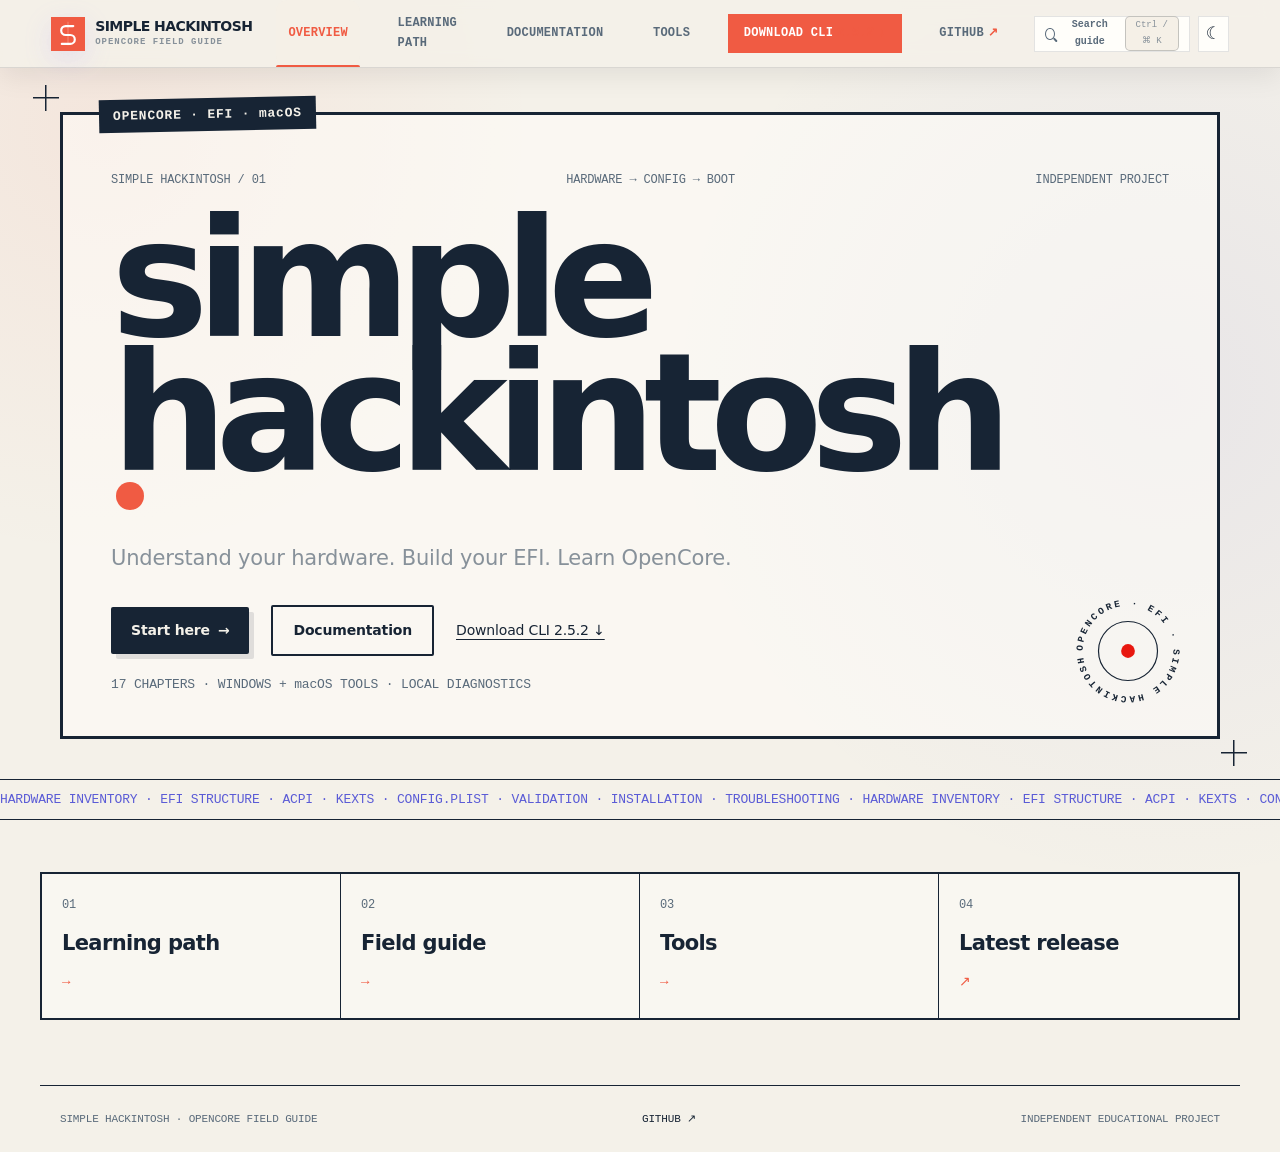
==== site/index.html @ 99a2e86b "Restore homepage navigation and progress hooks" ====
<!doctype html>
<html lang="en">
<head>
  <meta charset="utf-8">
  <meta name="viewport" content="width=device-width, initial-scale=1">
  <meta name="theme-color" content="#f4f1e9">
  <meta name="description" content="A hardware-first OpenCore learning studio with practical diagnostics, clear documentation, and a cross-platform CLI.">
  <meta property="og:type" content="website">
  <meta property="og:title" content="Simple Hackintosh — Hardware & OpenCore Studio">
  <meta property="og:description" content="Know your machine. Understand every check. Keep control of your tools.">
  <meta property="og:image" content="https://zevri1.github.io/Simple-Hackintosh/social-preview.jpg">
  <meta property="og:url" content="https://zevri1.github.io/Simple-Hackintosh/">
  <meta name="twitter:card" content="summary_large_image">
  <link rel="canonical" href="https://zevri1.github.io/Simple-Hackintosh/">
  <link rel="icon" href="favicon.svg" type="image/svg+xml">
  <script>
    try {
      const saved = localStorage.getItem("simple-hackintosh-theme");
      const light = window.matchMedia && window.matchMedia("(prefers-color-scheme: light)").matches;
      document.documentElement.dataset.theme = saved === "light" || saved === "dark" ? saved : (light ? "light" : "dark");
    } catch (error) {}
  </script>
  <link rel="stylesheet" href="styles.css?v=studio-20261110"><link rel="stylesheet" href="studio.css?v=2">
  <script defer src="app.js"></script><script defer src="release.js?v=1"></script>
  <title>Simple Hackintosh — Hardware & OpenCore Studio</title>
</head>
<body>
  <a id="legacy-release-fallback" hidden href="https://github.com/Zevri1/Simple-Hackintosh/releases/download/v2.5.2/Simple-Hackintosh-CLI-v2.5.2.zip">Fallback CLI v2.5.2</a>
  <a class="skip-link" href="#main-content">Skip to content</a>
  <div class="reading-progress" id="reading-progress" aria-hidden="true"><span></span></div>

  <header class="topbar">
    <a class="brand" href="#home" aria-label="Simple Hackintosh home">
      <span class="brand-symbol" aria-hidden="true">
        <svg viewBox="0 0 42 42" fill="none"><path d="M29.5 9H17.2a7.2 7.2 0 0 0 0 14.4h7.6a7.2 7.2 0 0 1 0 14.4H11" stroke="currentColor" stroke-width="3.5" stroke-linecap="round"/><path d="M21 2v38" stroke="currentColor" stroke-width="1.3" opacity=".35"/></svg>
      </span>
      <span class="brand-copy"><b>SIMPLE HACKINTOSH</b><small>OPENCORE FIELD GUIDE</small></span>
    </a>

    <nav class="top-nav" id="top-nav" aria-label="Main navigation">
      <a class="top-link active" href="#home" data-home-link>Overview</a>
      <a class="top-link" href="#chapters" data-learning-link>Learning path</a>
      <a class="top-link" href="#guide" data-guide-link>Documentation</a>
      <a class="top-link" href="tools.html">Tools</a>
      <a class="top-link top-download" href="https://github.com/Zevri1/Simple-Hackintosh/releases/latest" data-release-download data-fallback-download="https://github.com/Zevri1/Simple-Hackintosh/releases/download/v2.5.2/Simple-Hackintosh-CLI-v2.5.2.zip">Download CLI <span data-release-version>latest</span> <span>↓</span></a>
      <a class="top-link" href="https://github.com/Zevri1/Simple-Hackintosh" target="_blank" rel="noopener noreferrer">GitHub <span>↗</span></a>
    </nav>

    <div class="top-actions">
      <button class="search-trigger" id="search-open" type="button" aria-haspopup="dialog" aria-controls="search-dialog">
        <span class="search-glass" aria-hidden="true"></span><span class="search-label">Search guide</span><kbd>Ctrl / ⌘ K</kbd>
      </button>
      <button class="icon-button" id="theme-toggle" type="button" aria-label="Switch theme" title="Switch theme">◐</button>
      <button class="mobile-menu-button" id="mobile-menu" type="button" aria-label="Open navigation" aria-controls="top-nav" aria-expanded="false">☰</button>
    </div>
  </header>

  <main id="main-content">
    <section class="home-view" id="home-view">
      <div class="sh-wide">
        <section class="sh-poster" aria-labelledby="sh-title">
          <span class="sh-stamp">OPENCORE · EFI · macOS</span>
          <p class="sh-poster-meta"><span>SIMPLE HACKINTOSH / 01</span><span>HARDWARE → CONFIG → BOOT</span><span>INDEPENDENT PROJECT</span></p>
          <h1 class="sh-title" id="sh-title">simple hackintosh<span class="sh-dot" aria-hidden="true"></span></h1>
          <p class="sh-lead">Understand your hardware. Build your EFI. Learn OpenCore.</p>
          <p class="sh-links">
            <a class="sh-btn" href="#chapter/00-read-first">Start here <span>→</span></a>
            <a class="sh-btn sh-ghost" href="#guide">Documentation</a>
            <a class="sh-text-link" href="https://github.com/Zevri1/Simple-Hackintosh/releases/latest" data-release-download>Download CLI <span data-release-version>latest</span> ↓</a>
          </p>
          <p class="sh-meta">17 CHAPTERS · WINDOWS + macOS TOOLS · LOCAL DIAGNOSTICS</p>
          <svg class="sh-seal" viewBox="0 0 120 120" aria-hidden="true"><defs><path id="sh-ring" d="M60 60 m-46 0 a46 46 0 1 1 92 0 a46 46 0 1 1 -92 0"/></defs><text font-family="monospace" font-weight="700" font-size="9.6" letter-spacing="2.6" fill="currentColor"><textPath href="#sh-ring">OPENCORE · EFI · SIMPLE HACKINTOSH · </textPath></text><circle cx="60" cy="60" r="30" fill="none" stroke="currentColor" stroke-width="1.2"/><circle cx="60" cy="60" r="7" fill="#e8170f"/></svg>
        </section>
      </div>
      <div class="sh-ticker" aria-hidden="true"><span>HARDWARE INVENTORY · EFI STRUCTURE · ACPI · KEXTS · CONFIG.PLIST · VALIDATION · INSTALLATION · TROUBLESHOOTING · HARDWARE INVENTORY · EFI STRUCTURE · ACPI · KEXTS · CONFIG.PLIST · VALIDATION · INSTALLATION · TROUBLESHOOTING ·</span></div>
      <div id="chapter-grid" hidden></div><div id="chapter-filters" hidden></div><span id="completed-count" hidden>00</span>
      <div class="sh-wide sh-home-links" id="chapters">
        <a href="#chapters"><span>01</span><strong>Learning path</strong><b>→</b></a>
        <a href="#guide"><span>02</span><strong>Field guide</strong><b>→</b></a>
        <a href="tools.html"><span>03</span><strong>Tools</strong><b>→</b></a>
        <a href="https://github.com/Zevri1/Simple-Hackintosh/releases/latest"><span>04</span><strong>Latest release</strong><b>↗</b></a>
      </div>
      <footer class="sh-footer"><span>SIMPLE HACKINTOSH · OPENCORE FIELD GUIDE</span><a href="https://github.com/Zevri1/Simple-Hackintosh">GITHUB ↗</a><span>INDEPENDENT EDUCATIONAL PROJECT</span></footer>
    </section>

    <section class="docs-view" id="docs-view" hidden>
      <div class="docs-toolbar">
        <a href="#home" class="back-home">← <span>Back to overview</span></a>
        <div class="docs-toolbar-right"><span class="docs-label">FIELD GUIDE / DOCUMENTATION</span><button class="sidebar-toggle" id="sidebar-toggle" type="button" aria-controls="docs-sidebar" aria-expanded="false">☷ Chapters</button></div>
      </div>
      <div class="docs-layout">
        <aside class="docs-sidebar" id="docs-sidebar">
          <div class="docs-sidebar-top"><span class="section-kicker">CONTENTS</span><span class="docs-count">17 CHAPTERS</span></div>
          <label class="docs-search"><span>⌕</span><input id="docs-search" type="search" placeholder="Find a chapter…" autocomplete="off"></label>
          <nav id="chapter-nav" class="chapter-nav" aria-label="Chapter list"></nav>
          <div class="sidebar-progress"><div class="progress-caption"><span>YOUR PROGRESS</span><b id="progress-label">0 / 17</b></div><div class="progress-track"><span id="chapter-progress"></span></div></div>
        </aside>
        <div class="docs-main">
          <div class="doc-breadcrumb"><a href="#home">Home</a><span>/</span><span>Documentation</span><span>/</span><b id="breadcrumb-title">Read this first</b></div>
          <div class="article-layout">
            <article class="doc-article" id="doc-article">
              <div class="loading-state"><span class="loading-dot"></span><p>Loading chapter…</p></div>
            </article>
            <aside class="doc-toc" id="doc-toc"><span class="toc-label">ON THIS PAGE</span><nav id="toc-links"></nav><div class="toc-help"><b>Need help?</b><p>Prepare a redacted report with the exact hardware and failure stage.</p><a href="https://github.com/Zevri1/Simple-Hackintosh/blob/main/templates/problem-report.md" target="_blank" rel="noopener noreferrer">Problem report ↗</a></div></aside>
          </div>
          <div class="chapter-pagination" id="chapter-pagination"></div>
        </div>
      </div>
      <footer class="docs-footer"><span> SIMPLE HACKINTOSH / OPENCORE FIELD GUIDE</span><a href="https://github.com/Zevri1/Simple-Hackintosh" target="_blank" rel="noopener noreferrer">View source on GitHub ↗</a></footer>
    </section>
  </main>

  <dialog class="search-dialog" id="search-dialog" aria-labelledby="search-title">
    <div class="search-dialog-head"><div><span class="section-kicker">QUICK FIND</span><h2 id="search-title">Search the field guide.</h2></div><button type="button" id="search-close" class="dialog-close" aria-label="Close search">×</button></div>
    <label class="search-dialog-input"><span>⌕</span><input id="global-search" type="search" placeholder="Try ACPI, config.plist, Wi-Fi…" autocomplete="off"></label>
    <div class="search-dialog-hint"><span>SEARCH ALL 17 CHAPTERS</span><kbd>ESC</kbd></div>
    <div class="global-results" id="global-results" aria-live="polite"><p>Type to search chapter titles and content.</p></div>
  </dialog>

  <div class="sr-only" id="site-announcer" aria-live="polite" aria-atomic="true"></div>
  <noscript><div class="noscript-note">This guide uses JavaScript to load chapters. Enable JavaScript, or <a href="https://github.com/Zevri1/Simple-Hackintosh/tree/main/docs">read the Markdown chapters on GitHub</a>.</div></noscript>
</body>
</html>
---- site/styles.css ----
:root {
  color-scheme: dark;
  --bg: #0b1117;
  --bg-2: #101922;
  --panel: #141f29;
  --panel-2: #1a2934;
  --panel-3: #20313d;
  --line: rgba(191, 209, 218, .12);
  --line-strong: rgba(191, 209, 218, .22);
  --text: #eff5f4;
  --muted: #99a9ad;
  --soft: #687d84;
  --accent: #c6f36c;
  --accent-2: #78dbc1;
  --warm: #f0a66b;
  --danger: #f18c83;
  --accent-ink: #142016;
  --topbar: 76px;
  --sidebar: 258px;
  --radius: 18px;
  --shadow: 0 24px 80px rgba(0,0,0,.28);
}
:root[data-theme="light"] {
  color-scheme: light;
  --bg: #f4f6f2;
  --bg-2: #eaf0eb;
  --panel: #fff;
  --panel-2: #f1f5f0;
  --panel-3: #e6eee8;
  --line: rgba(33, 54, 46, .12);
  --line-strong: rgba(33, 54, 46, .22);
  --text: #17251f;
  --muted: #5f7168;
  --soft: #82928a;
  --accent: #578d27;
  --accent-2: #267e69;
  --warm: #b66c35;
  --danger: #b7423a;
  --accent-ink: #f4faef;
  --shadow: 0 24px 80px rgba(34,54,43,.10);
}
* { box-sizing: border-box; }
html { scroll-behavior: smooth; scroll-padding-top: 100px; }
body {
  margin: 0;
  min-width: 320px;
  background:
    radial-gradient(ellipse at 78% -20%, rgba(120,219,193,.055), transparent 34rem),
    var(--bg);
  color: var(--text);
  font: 15px/1.65 Inter, ui-sans-serif, system-ui, -apple-system, BlinkMacSystemFont, "Segoe UI", sans-serif;
}
body, button, input { font-family: Inter, ui-sans-serif, system-ui, -apple-system, BlinkMacSystemFont, "Segoe UI", sans-serif; }
a { color: inherit; text-decoration: none; }
button, input { color: inherit; font: inherit; }
button { cursor: pointer; }
::selection { color: var(--accent-ink); background: var(--accent); }
:focus-visible { outline: 2px solid var(--accent); outline-offset: 3px; }
[hidden] { display: none !important; }
.skip-link {
  position: fixed; z-index: 1000; top: 10px; left: 14px;
  padding: 10px 15px; border-radius: 9px; background: var(--accent);
  color: var(--accent-ink); font-size: 12px; font-weight: 800;
  transform: translateY(-150%);
}
.skip-link:focus { transform: translateY(0); }
.sr-only {
  position: absolute !important; width: 1px !important; height: 1px !important;
  padding: 0 !important; margin: -1px !important; overflow: hidden !important;
  clip: rect(0,0,0,0) !important; white-space: nowrap !important; border: 0 !important;
}
.reading-progress { position: fixed; z-index: 1001; inset: 0 0 auto; height: 3px; pointer-events: none; }
.reading-progress span {
  display: block; height: 100%; width: 100%; background: var(--accent);
  transform: scaleX(0); transform-origin: left center; box-shadow: 0 0 16px rgba(198,243,108,.4);
}
.topbar {
  height: var(--topbar); position: sticky; top: 0; z-index: 100;
  display: flex; align-items: center; justify-content: space-between;
  padding: 0 clamp(20px, 4vw, 64px);
  background: color-mix(in srgb, var(--bg) 88%, transparent);
  border-bottom: 1px solid var(--line); backdrop-filter: blur(18px);
}
.brand { display: inline-flex; align-items: center; gap: 11px; flex: 0 0 auto; }
.brand-symbol {
  display: grid; place-items: center; width: 39px; height: 39px;
  border: 1px solid color-mix(in srgb, var(--accent) 50%, transparent);
  border-radius: 12px; color: var(--accent);
  background: linear-gradient(145deg, color-mix(in srgb, var(--accent) 12%, transparent), transparent);
}
.brand-symbol svg { display: block; width: 27px; height: 27px; }
.brand-copy { display: flex; flex-direction: column; gap: 3px; line-height: 1.1; }
.brand-copy b { font-size: 10px; font-weight: 850; letter-spacing: .16em; }
.brand-copy small { color: var(--soft); font-size: 8px; font-weight: 700; letter-spacing: .22em; }
.top-nav { display: flex; align-items: center; gap: clamp(18px, 3vw, 38px); height: 100%; }
.top-link {
  position: relative; display: inline-flex; align-items: center; height: 100%;
  color: var(--muted); font-size: 12px; font-weight: 650; transition: color .18s ease;
}
.top-link:hover, .top-link.active { color: var(--text); }
.top-link.active::after {
  content: ""; position: absolute; height: 2px; bottom: 0; left: 0; right: 0; background: var(--accent);
}
.top-link span { color: var(--accent); padding-left: 4px; }
.top-actions { display: flex; align-items: center; gap: 9px; }
.search-trigger {
  height: 38px; display: inline-flex; align-items: center; gap: 9px;
  padding: 0 10px; border: 1px solid var(--line-strong); border-radius: 10px;
  background: var(--panel); color: var(--muted); font-size: 10px; font-weight: 650;
}
.search-trigger:hover, .icon-button:hover { color: var(--accent); border-color: var(--accent); }
.search-glass {
  width: 12px; height: 12px; position: relative; display: inline-block;
  border: 1.6px solid currentColor; border-radius: 50%;
}
.search-glass::after {
  content: ""; position: absolute; width: 5px; height: 1.5px; right: -4px; bottom: -2px;
  background: currentColor; transform: rotate(48deg); border-radius: 2px;
}
kbd {
  border: 1px solid var(--line-strong); border-radius: 5px; padding: 1px 5px;
  color: var(--soft); background: var(--panel-2); font: 9px/1.7 ui-monospace, SFMono-Regular, Menlo, monospace;
}
.icon-button, .mobile-menu-button {
  width: 38px; height: 38px; display: grid; place-items: center;
  border: 1px solid var(--line-strong); border-radius: 10px;
  background: transparent; color: var(--muted); font-size: 17px;
}
.mobile-menu-button { display: none; }

main { min-height: calc(100vh - var(--topbar)); }
.home-view { overflow: hidden; }
.hero-wrap {
  max-width: 1440px; min-height: 580px; margin: 0 auto;
  padding: 88px clamp(24px, 7.2vw, 112px) 74px;
  display: grid; grid-template-columns: minmax(0, 1.04fr) minmax(400px, .96fr);
  align-items: center; gap: clamp(34px, 6vw, 94px); position: relative; isolation: isolate;
}
.hero-gridline {
  position: absolute; z-index: -1; inset: 0 0 0 46%;
  opacity: .26; pointer-events: none;
  background-image: linear-gradient(var(--line) 1px, transparent 1px), linear-gradient(90deg, var(--line) 1px, transparent 1px);
  background-size: 46px 46px;
  mask-image: linear-gradient(90deg, transparent, #000 24%, #000 80%, transparent);
}
.hero-copy { max-width: 610px; position: relative; z-index: 2; }
.eyebrow, .section-kicker {
  display: inline-flex; align-items: center; gap: 9px;
  color: var(--accent); font-size: 9px; font-weight: 850; letter-spacing: .18em;
}
.eyebrow-pulse { width: 7px; height: 7px; border-radius: 50%; background: var(--accent); box-shadow: 0 0 13px color-mix(in srgb, var(--accent) 70%, transparent); }
.eyebrow-year { color: var(--soft); font-weight: 650; }
.hero-copy h1 {
  margin: 25px 0 19px; font-size: clamp(57px, 7.3vw, 98px); line-height: .99;
  letter-spacing: -.075em; font-weight: 780;
}
.hero-copy h1 em, .section-heading h2 em, .principle-lead h2 em, .closing-cta h2 em {
  color: var(--accent); font-family: Georgia, "Times New Roman", serif; font-weight: 500; letter-spacing: -.065em;
}
.hero-lede { max-width: 550px; color: var(--muted); font-size: 15px; line-height: 1.9; }
.hero-actions { display: flex; flex-wrap: wrap; gap: 11px; margin-top: 29px; }
.button {
  min-height: 46px; display: inline-flex; align-items: center; justify-content: center; gap: 16px;
  padding: 0 17px; border: 1px solid transparent; border-radius: 10px;
  font-size: 11px; font-weight: 800; transition: transform .2s ease, border-color .2s ease, background .2s ease;
}
.button:hover { transform: translateY(-2px); }
.button-primary { color: var(--accent-ink); background: var(--accent); box-shadow: 0 8px 28px color-mix(in srgb, var(--accent) 17%, transparent); }
.button-primary:hover { background: color-mix(in srgb, var(--accent) 85%, white); }
.button-primary span { font-size: 16px; line-height: 1; }
.button-secondary { border-color: var(--line-strong); background: var(--panel); color: var(--text); }
.button-secondary:hover { border-color: var(--accent); }
.hero-footnote { display: flex; gap: 9px; align-items: center; margin-top: 25px; color: var(--soft); font-size: 10px; }
.footnote-mark { width: 17px; height: 17px; display: grid; place-items: center; border: 1px solid var(--line-strong); border-radius: 50%; color: var(--warm); font-size: 10px; font-weight: 800; }

.hero-visual {
  position: relative; min-height: 410px; border: 1px solid var(--line-strong);
  border-radius: 22px; overflow: hidden; background:
    radial-gradient(circle at 50% 46%, color-mix(in srgb, var(--accent-2) 14%, transparent), transparent 44%),
    linear-gradient(145deg, var(--panel), color-mix(in srgb, var(--panel) 74%, var(--bg)));
  box-shadow: var(--shadow);
}
.hero-visual::before {
  content: ""; position: absolute; inset: 0; pointer-events: none; opacity: .4;
  background-image: linear-gradient(var(--line) 1px, transparent 1px), linear-gradient(90deg, var(--line) 1px, transparent 1px);
  background-size: 28px 28px;
}
.visual-topline, .visual-bottom {
  position: absolute; left: 22px; right: 22px; z-index: 3;
  display: flex; justify-content: space-between; color: var(--soft);
  font: 750 8px/1.4 ui-monospace, SFMono-Regular, Menlo, monospace; letter-spacing: .13em;
}
.visual-topline { top: 21px; }
.visual-bottom { bottom: 19px; padding-top: 14px; border-top: 1px solid var(--line); }
.live-indicator { display: inline-flex; gap: 7px; align-items: center; color: var(--accent-2); }
.live-indicator i { width: 6px; height: 6px; border-radius: 50%; background: var(--accent-2); box-shadow: 0 0 9px var(--accent-2); }
.visual-center { position: absolute; inset: 45px 0 38px; display: grid; place-items: center; }
.visual-orbit { position: absolute; border: 1px solid var(--line-strong); border-radius: 50%; }
.orbit-a { width: 245px; height: 245px; border-style: dashed; animation: rotate 50s linear infinite; }
.orbit-b { width: 325px; height: 325px; border-color: color-mix(in srgb, var(--accent-2) 20%, transparent); }
.orbit-c { width: 180px; height: 180px; border-color: color-mix(in srgb, var(--accent) 25%, transparent); }
.visual-core {
  width: 120px; height: 120px; display: grid; place-items: center; z-index: 1;
  border: 1px solid color-mix(in srgb, var(--accent) 55%, transparent); border-radius: 30px;
  background: linear-gradient(145deg, color-mix(in srgb, var(--accent) 17%, var(--panel)), var(--panel));
  transform: rotate(45deg); box-shadow: 0 0 65px color-mix(in srgb, var(--accent-2) 12%, transparent), inset 0 0 25px rgba(255,255,255,.025);
}
.core-inner { transform: rotate(-45deg); display: flex; flex-direction: column; align-items: center; }
.core-inner span { color: var(--accent); font-size: 37px; font-weight: 850; letter-spacing: -.1em; }
.core-inner small { color: var(--soft); font: 750 7px/1.3 ui-monospace, monospace; letter-spacing: .19em; }
.visual-lines { position: absolute; inset: 0; width: 100%; height: 100%; color: var(--accent-2); }
.visual-node {
  position: absolute; z-index: 2; min-width: 106px; padding: 9px 11px;
  display: flex; align-items: center; gap: 8px; border: 1px solid var(--line-strong);
  border-radius: 8px; background: color-mix(in srgb, var(--panel) 92%, transparent);
  box-shadow: 0 9px 24px rgba(0,0,0,.12);
}
.visual-node b { color: var(--accent); font: 800 9px/1 ui-monospace, monospace; }
.visual-node span { color: var(--muted); font: 800 7px/1.3 ui-monospace, monospace; letter-spacing: .07em; }
.node-a { top: 15%; left: 8%; }
.node-b { top: 15%; right: 7%; }
.node-c { bottom: 13%; left: 8%; }
.node-d { bottom: 13%; right: 7%; }
.visual-index { position: absolute; bottom: 60px; right: 24px; color: var(--soft); font: 800 9px/1 ui-monospace, monospace; }
.visual-index span { color: var(--accent); }

.proof-strip {
  max-width: 1240px; margin: 0 auto; padding: 25px 28px;
  border: 1px solid var(--line); border-radius: 15px; background: var(--panel);
  display: grid; grid-template-columns: 1.7fr repeat(4, 1fr); align-items: center; gap: 18px;
}
.proof-intro { display: flex; flex-direction: column; gap: 5px; }
.proof-intro span { color: var(--soft); font-size: 8px; font-weight: 850; letter-spacing: .16em; }
.proof-intro b { font-size: 13px; letter-spacing: -.02em; }
.proof-metric { padding-left: 20px; border-left: 1px solid var(--line); display: flex; flex-direction: column; gap: 1px; }
.proof-metric strong { font-size: 24px; line-height: 1.1; font-weight: 800; letter-spacing: -.06em; }
.proof-metric span { color: var(--soft); font-size: 8px; font-weight: 800; letter-spacing: .11em; }
.proof-open strong { color: var(--accent); font-size: 16px; letter-spacing: .02em; }

.section { max-width: 1240px; margin: 0 auto; padding: 112px 0 30px; }
.section-heading { display: flex; align-items: end; justify-content: space-between; gap: 36px; margin-bottom: 38px; }
.section-kicker { color: var(--accent-2); font-size: 8px; }
.section-heading h2, .principle-lead h2, .closing-cta h2 {
  margin: 13px 0 0; font-size: clamp(34px, 4vw, 49px); line-height: 1.1;
  letter-spacing: -.065em; font-weight: 760;
}
.section-heading > p { max-width: 340px; margin: 0 0 4px; color: var(--muted); font-size: 12px; line-height: 1.85; }
.pathway { display: grid; grid-template-columns: 1fr 24px 1fr 24px 1fr 24px 1fr; align-items: stretch; gap: 9px; }
.path-step {
  min-height: 258px; padding: 20px 19px; position: relative; overflow: hidden;
  border: 1px solid var(--line); border-radius: 14px; background: var(--panel);
  transition: transform .2s ease, border-color .2s ease, background .2s ease;
}
.path-step:hover { transform: translateY(-4px); border-color: color-mix(in srgb, var(--accent) 42%, var(--line)); background: var(--panel-2); }
.path-head { display: flex; justify-content: space-between; color: var(--soft); font: 800 8px/1.4 ui-monospace, monospace; letter-spacing: .1em; }
.path-no { color: var(--accent); }
.path-icon { width: 44px; height: 44px; display: grid; place-items: center; margin: 23px 0 14px; border: 1px solid var(--line-strong); border-radius: 12px; color: var(--accent); background: var(--panel-2); font-size: 22px; }
.icon-config { font: 700 16px/1 ui-monospace, monospace; }
.path-step h3 { margin: 0 0 6px; font-size: 17px; letter-spacing: -.035em; }
.path-step p { min-height: 58px; margin: 0; color: var(--muted); font-size: 10px; line-height: 1.75; }
.path-step a { display: inline-flex; gap: 8px; align-items: center; margin-top: 15px; color: var(--accent); font-size: 9px; font-weight: 800; }
.path-step a b { font-size: 14px; }
.path-connector { align-self: center; height: 1px; background: linear-gradient(90deg, var(--line-strong), var(--accent), var(--line-strong)); position: relative; }
.path-connector::after { content: "›"; position: absolute; right: -2px; top: -11px; color: var(--accent); font-size: 15px; }

.library-section { padding-top: 124px; }
.library-heading { margin-bottom: 24px; }
.inline-link { display: inline-flex; gap: 10px; align-items: center; color: var(--accent); font-size: 10px; font-weight: 800; }
.inline-link span { font-size: 16px; }
.library-toolbar { display: flex; justify-content: space-between; align-items: center; gap: 24px; padding: 16px 0; border-top: 1px solid var(--line); border-bottom: 1px solid var(--line); }
.library-toolbar p { margin: 0; color: var(--muted); font-size: 10px; }
.filter-pills { display: flex; flex-wrap: wrap; gap: 5px; }
.filter-pill {
  min-height: 31px; padding: 0 11px; border: 1px solid transparent; border-radius: 7px;
  background: transparent; color: var(--muted); font-size: 9px; font-weight: 750;
}
.filter-pill:hover { color: var(--text); background: var(--panel-2); }
.filter-pill.active { color: var(--accent); border-color: color-mix(in srgb, var(--accent) 25%, transparent); background: var(--accent-dark, color-mix(in srgb, var(--accent) 10%, var(--panel))); }
.chapter-grid { display: grid; grid-template-columns: repeat(3, 1fr); gap: 11px; padding-top: 18px; }
.chapter-card {
  min-height: 154px; padding: 17px 18px; display: flex; flex-direction: column;
  border: 1px solid var(--line); border-radius: 12px; background: var(--panel);
  transition: transform .2s ease, border-color .2s ease, background .2s ease;
}
.chapter-card:hover { transform: translateY(-3px); border-color: color-mix(in srgb, var(--accent) 45%, var(--line)); background: var(--panel-2); }
.chapter-card-top { display: flex; align-items: center; justify-content: space-between; gap: 10px; }
.chapter-card-number { color: var(--accent); font: 800 10px/1 ui-monospace, monospace; }
.chapter-card-group { color: var(--soft); font: 750 7px/1 ui-monospace, monospace; letter-spacing: .11em; text-align: right; }
.chapter-card h3 { margin: 16px 0 6px; font-size: 14px; font-weight: 760; letter-spacing: -.02em; }
.chapter-card p { margin: 0; color: var(--muted); font-size: 9px; line-height: 1.65; }
.chapter-card-bottom { display: flex; align-items: center; justify-content: space-between; margin-top: auto; padding-top: 14px; color: var(--soft); font-size: 8px; }
.chapter-card-bottom b { color: var(--accent); font-size: 13px; }
.chapter-card.is-complete { border-color: color-mix(in srgb, var(--accent) 32%, var(--line)); }
.chapter-card.is-complete .chapter-card-number::after { content: " ✓"; color: var(--accent-2); }
.library-footer { display: flex; align-items: center; justify-content: space-between; gap: 20px; margin-top: 18px; color: var(--soft); font-size: 8px; font-weight: 750; letter-spacing: .08em; }
.library-footer > span:first-child { display: inline-flex; align-items: center; gap: 8px; }
.status-dot { width: 6px; height: 6px; border-radius: 50%; background: var(--accent-2); box-shadow: 0 0 9px var(--accent-2); }

.principles-section { display: grid; grid-template-columns: .78fr 1.22fr; gap: clamp(50px, 9vw, 130px); padding-top: 140px; padding-bottom: 120px; }
.principle-lead h2 { font-size: clamp(36px, 4.4vw, 52px); }
.principle-lead p { max-width: 275px; margin-top: 17px; color: var(--muted); font-size: 11px; line-height: 1.8; }
.principle-list { border-top: 1px solid var(--line-strong); }
.principle { display: grid; grid-template-columns: 42px 1fr 20px; gap: 14px; align-items: start; padding: 23px 0; border-bottom: 1px solid var(--line); }
.principle > span { color: var(--accent); font: 800 10px/1.8 ui-monospace, monospace; }
.principle h3 { margin: 0 0 5px; font-size: 15px; letter-spacing: -.025em; }
.principle p { max-width: 550px; margin: 0; color: var(--muted); font-size: 10px; line-height: 1.8; }
.principle > b { color: var(--soft); font-size: 13px; }

.closing-cta {
  max-width: 1240px; min-height: 250px; margin: 0 auto 100px; padding: 40px 50px;
  display: flex; align-items: center; justify-content: space-between; gap: 34px;
  position: relative; overflow: hidden; border: 1px solid color-mix(in srgb, var(--accent) 25%, var(--line));
  border-radius: 19px; background:
    radial-gradient(ellipse at 82% 50%, color-mix(in srgb, var(--accent-2) 13%, transparent), transparent 26rem),
    var(--panel);
}
.closing-cta > div:first-child { position: relative; z-index: 2; }
.closing-cta h2 { margin-top: 10px; font-size: 39px; }
.closing-cta p { max-width: 420px; margin: 11px 0 0; color: var(--muted); font-size: 10px; line-height: 1.8; }
.closing-cta .button { position: relative; z-index: 2; flex: 0 0 auto; }
.cta-decoration { position: absolute; right: 21%; top: -55px; color: color-mix(in srgb, var(--accent) 7%, transparent); font-size: 260px; font-weight: 900; letter-spacing: -.15em; line-height: 1; pointer-events: none; }
.site-footer { max-width: 1240px; margin: 0 auto; padding: 26px 0 40px; border-top: 1px solid var(--line); display: flex; justify-content: space-between; gap: 30px; align-items: center; }
.footer-brand .brand-symbol { width: 33px; height: 33px; }
.footer-brand .brand-symbol svg { width: 22px; height: 22px; }
.footer-brand .brand-copy b { font-size: 9px; }
.footer-brand .brand-copy small { font-size: 7px; }
.footer-right { text-align: right; }
.footer-links { display: flex; gap: 20px; justify-content: flex-end; }
.footer-links a { color: var(--muted); font-size: 9px; font-weight: 700; }
.footer-links a:hover { color: var(--accent); }
.footer-right p { max-width: 560px; margin: 9px 0 0 auto; color: var(--soft); font-size: 8px; line-height: 1.6; }

/* Documentation reader */
.docs-view { min-height: calc(100vh - var(--topbar)); }
.docs-toolbar {
  min-height: 57px; padding: 0 clamp(20px, 4vw, 64px); display: flex; justify-content: space-between; align-items: center;
  border-bottom: 1px solid var(--line); background: var(--bg-2);
}
.back-home { color: var(--muted); font-size: 10px; font-weight: 700; }
.back-home:hover { color: var(--accent); }
.docs-toolbar-right { display: flex; gap: 16px; align-items: center; }
.docs-label { color: var(--soft); font: 750 8px/1 ui-monospace, monospace; letter-spacing: .14em; }
.sidebar-toggle { display: none; border: 1px solid var(--line-strong); border-radius: 8px; padding: 7px 10px; background: var(--panel); color: var(--muted); font-size: 10px; font-weight: 700; }
.docs-layout { display: grid; grid-template-columns: var(--sidebar) minmax(0, 1fr); max-width: 1600px; margin: 0 auto; }
.docs-sidebar {
  height: calc(100vh - var(--topbar) - 57px); min-height: 560px; position: sticky; top: calc(var(--topbar) + 57px);
  padding: 26px 17px 18px 23px; overflow-y: auto; display: flex; flex-direction: column;
  border-right: 1px solid var(--line); background: var(--bg);
}
.docs-sidebar-top { display: flex; justify-content: space-between; align-items: center; margin-bottom: 16px; }
.docs-count { color: var(--soft); font: 750 7px/1 ui-monospace, monospace; letter-spacing: .08em; }
.docs-search { height: 38px; display: flex; align-items: center; gap: 8px; padding: 0 10px; border: 1px solid var(--line); border-radius: 8px; background: var(--panel); color: var(--soft); }
.docs-search > span { font-size: 18px; line-height: 1; }
.docs-search input { min-width: 0; width: 100%; border: 0; outline: 0; background: transparent; color: var(--text); font-size: 10px; }
.docs-search input::placeholder { color: var(--soft); }
.chapter-nav { padding: 19px 0 24px; }
.nav-group { margin-bottom: 19px; }
.nav-label { display: block; padding: 0 8px 8px; color: var(--soft); font: 800 8px/1.3 ui-monospace, monospace; letter-spacing: .13em; }
.chapter-link {
  min-height: 34px; display: flex; align-items: center; gap: 9px; padding: 5px 8px;
  border-radius: 7px; color: var(--muted); font-size: 9px; font-weight: 620; transition: background .16s ease, color .16s ease;
}
.chapter-link:hover { color: var(--text); background: var(--panel); }
.chapter-link.active { color: var(--accent); background: color-mix(in srgb, var(--accent) 10%, var(--panel)); }
.chapter-number { width: 23px; height: 22px; flex: 0 0 23px; display: grid; place-items: center; border: 1px solid var(--line); border-radius: 5px; color: var(--soft); font: 800 8px/1 ui-monospace, monospace; }
.chapter-link.active .chapter-number { color: var(--accent); border-color: color-mix(in srgb, var(--accent) 35%, transparent); }
.chapter-link.is-complete .chapter-number::after { content: "✓"; font-size: 8px; color: var(--accent-2); }
.chapter-link.is-complete .chapter-number { font-size: 0; }
.sidebar-progress { margin-top: auto; padding: 15px 9px 3px; border-top: 1px solid var(--line); }
.progress-caption { display: flex; justify-content: space-between; gap: 8px; color: var(--soft); font: 750 8px/1.4 ui-monospace, monospace; letter-spacing: .08em; }
.progress-caption b { color: var(--accent); }
.progress-track { height: 4px; margin-top: 10px; overflow: hidden; border-radius: 10px; background: var(--panel-3); }
.progress-track span { display: block; height: 100%; width: 0; border-radius: inherit; background: var(--accent); transition: width .25s ease; }

.docs-main { min-width: 0; padding: 0 clamp(23px, 4.5vw, 72px) 48px; }
.doc-breadcrumb { min-height: 63px; display: flex; gap: 10px; align-items: center; border-bottom: 1px solid var(--line); color: var(--soft); font-size: 9px; }
.doc-breadcrumb a:hover { color: var(--accent); }
.doc-breadcrumb b { color: var(--muted); font-weight: 700; }
.article-layout { display: grid; grid-template-columns: minmax(0, 820px) 180px; justify-content: space-between; gap: 42px; max-width: 1120px; margin: 0 auto; }
.doc-article { min-width: 0; padding: 42px 0 16px; color: var(--text); }
.article-meta { display: flex; flex-wrap: wrap; justify-content: space-between; align-items: center; gap: 12px; margin-bottom: 20px; padding-bottom: 12px; border-bottom: 1px solid var(--line); color: var(--soft); font: 800 8px/1.4 ui-monospace, monospace; letter-spacing: .1em; }
.article-meta button { min-height: 28px; padding: 4px 9px; border: 1px solid var(--line); border-radius: 7px; background: var(--panel); color: var(--muted); font: 700 8px/1.3 ui-monospace, SFMono-Regular, Menlo, monospace; letter-spacing: 0; }
.article-meta button:hover { color: var(--accent); border-color: var(--accent); }
.doc-article h1 { margin: 0 0 20px; font-size: clamp(34px, 4vw, 46px); font-weight: 780; line-height: 1.12; letter-spacing: -.06em; }
.doc-article h2 { margin: 40px 0 13px; padding-top: 4px; font-size: 24px; line-height: 1.25; letter-spacing: -.045em; }
.doc-article h3 { margin: 29px 0 10px; font-size: 17px; line-height: 1.3; letter-spacing: -.025em; }
.doc-article h4 { margin: 23px 0 8px; font-size: 13px; line-height: 1.3; }
.doc-article p { margin: 0 0 17px; color: var(--muted); font-size: 13px; line-height: 1.9; }
.doc-article strong { color: var(--text); font-weight: 760; }
.doc-article a { color: var(--accent-2); text-decoration: underline; text-decoration-color: color-mix(in srgb, var(--accent-2) 35%, transparent); text-underline-offset: 3px; }
.doc-article a:hover { text-decoration-color: currentColor; }
.doc-article ul, .doc-article ol { margin: 8px 0 21px; padding-left: 22px; color: var(--muted); }
.doc-article li { margin: 6px 0; padding-left: 3px; font-size: 12px; line-height: 1.8; }
.doc-article li::marker { color: var(--accent); }
.doc-article blockquote { margin: 21px 0; padding: 14px 18px; border-left: 3px solid var(--accent); border-radius: 0 9px 9px 0; background: var(--panel); }
.doc-article blockquote p { margin: 0; }
.doc-article hr { border: 0; border-top: 1px solid var(--line); margin: 34px 0; }
.doc-article code { padding: 2px 5px; border: 1px solid var(--line); border-radius: 5px; background: var(--panel-2); color: var(--accent-2); font: 11px/1.5 ui-monospace, SFMono-Regular, Menlo, monospace; overflow-wrap: anywhere; }
.doc-article pre { position: relative; margin: 18px 0 23px; padding: 43px 16px 16px; overflow: auto; border: 1px solid var(--line-strong); border-radius: 11px; background: #091016; color: #d6e3de; }
.doc-article pre code { padding: 0; border: 0; background: transparent; color: inherit; font-size: 11px; white-space: pre; }
.copy-code { position: absolute; top: 9px; right: 10px; min-height: 26px; padding: 3px 8px; border: 1px solid rgba(255,255,255,.16); border-radius: 6px; background: #16242b; color: #c0d1c9; font-size: 9px; font-weight: 750; }
.copy-code:hover { color: var(--accent); border-color: var(--accent); }
.doc-article table { width: 100%; margin: 20px 0 26px; border-collapse: collapse; font-size: 10px; }
.doc-article th, .doc-article td { padding: 10px 11px; border: 1px solid var(--line); text-align: left; vertical-align: top; }
.doc-article th { background: var(--panel-2); color: var(--text); font-weight: 800; }
.doc-article td { color: var(--muted); }
.doc-article img { display: block; max-width: 100%; height: auto; margin: 18px auto; border: 1px solid var(--line); border-radius: 10px; }
.doc-article h2, .doc-article h3 { scroll-margin-top: 100px; }
.heading-anchor { margin-left: 8px; border: 0; background: transparent; color: var(--soft); opacity: 0; font-size: 14px; }
.doc-article h2:hover .heading-anchor, .doc-article h3:hover .heading-anchor, .heading-anchor:focus-visible { opacity: 1; }
.doc-article h2 .heading-anchor:hover, .doc-article h3 .heading-anchor:hover { color: var(--accent); }
.doc-toc { position: sticky; top: calc(var(--topbar) + 85px); align-self: start; padding-top: 48px; }
.toc-label { display: block; margin-bottom: 12px; color: var(--soft); font: 800 8px/1.4 ui-monospace, monospace; letter-spacing: .13em; }
.doc-toc nav { display: flex; flex-direction: column; gap: 4px; padding-left: 8px; border-left: 1px solid var(--line-strong); }
.doc-toc nav a { padding: 5px 7px; border-left: 2px solid transparent; margin-left: -9px; color: var(--soft); font-size: 9px; line-height: 1.45; }
.doc-toc nav a:hover, .doc-toc nav a.active { color: var(--accent); border-left-color: var(--accent); }
.doc-toc nav a.toc-sub { padding-left: 17px; }
.toc-help { margin-top: 30px; padding: 13px; border: 1px solid var(--line); border-radius: 9px; background: var(--panel); }
.toc-help b { font-size: 10px; }
.toc-help p { margin: 6px 0 9px; color: var(--muted); font-size: 9px; line-height: 1.65; }
.toc-help a { color: var(--accent); font-size: 8px; font-weight: 800; }
.chapter-pagination { display: grid; grid-template-columns: 1fr 1fr; gap: 12px; max-width: 1120px; margin: 32px auto 0; }
.page-nav { min-height: 76px; padding: 14px 16px; display: flex; flex-direction: column; justify-content: center; gap: 5px; border: 1px solid var(--line); border-radius: 10px; background: var(--panel); }
.page-nav:hover { border-color: color-mix(in srgb, var(--accent) 42%, var(--line)); background: var(--panel-2); }
.page-nav.next { text-align: right; align-items: flex-end; }
.page-nav small { color: var(--soft); font: 800 7px/1.4 ui-monospace, monospace; letter-spacing: .1em; }
.page-nav b { font-size: 12px; }
.docs-footer { display: flex; justify-content: space-between; gap: 20px; padding: 19px clamp(20px, 4vw, 64px); border-top: 1px solid var(--line); color: var(--soft); font: 750 8px/1.4 ui-monospace, monospace; letter-spacing: .08em; }
.docs-footer a { color: var(--accent); }

.loading-state, .error-state { min-height: 220px; display: grid; place-content: center; justify-items: center; text-align: center; color: var(--muted); }
.loading-dot { width: 9px; height: 9px; margin-bottom: 12px; border-radius: 50%; background: var(--accent); box-shadow: 0 0 0 7px color-mix(in srgb, var(--accent) 14%, transparent); animation: pulse 1.2s ease-in-out infinite; }
.loading-state p, .error-state p { font-size: 11px; }
.error-state h2 { font-size: 21px; }

.search-dialog {
  width: min(580px, calc(100vw - 30px)); max-height: min(680px, calc(100vh - 34px));
  padding: 0; overflow: hidden; border: 1px solid var(--line-strong); border-radius: 17px;
  background: var(--panel); color: var(--text); box-shadow: 0 30px 120px rgba(0,0,0,.45);
}
.search-dialog::backdrop { background: rgba(4,9,12,.72); backdrop-filter: blur(8px); }
.search-dialog-head { display: flex; justify-content: space-between; align-items: flex-start; padding: 22px 23px 16px; }
.search-dialog-head h2 { margin: 7px 0 0; font-size: 21px; letter-spacing: -.04em; }
.dialog-close { width: 30px; height: 30px; border: 1px solid var(--line); border-radius: 8px; background: var(--panel-2); color: var(--muted); font-size: 20px; line-height: 1; }
.search-dialog-input { display: flex; align-items: center; gap: 11px; margin: 0 22px; padding: 0 14px; height: 50px; border: 1px solid color-mix(in srgb, var(--accent) 46%, var(--line)); border-radius: 10px; background: var(--bg); color: var(--accent); }
.search-dialog-input > span { font-size: 23px; }
.search-dialog-input input { width: 100%; border: 0; outline: 0; background: transparent; color: var(--text); font-size: 12px; }
.search-dialog-input input::placeholder { color: var(--soft); }
.search-dialog-hint { display: flex; justify-content: space-between; padding: 15px 24px 9px; color: var(--soft); font: 750 8px/1.3 ui-monospace, monospace; letter-spacing: .12em; }
.global-results { max-height: 390px; padding: 4px 12px 16px; overflow: auto; }
.global-results > p { margin: 12px; color: var(--muted); font-size: 10px; }
.global-result { display: block; padding: 11px 12px; border-radius: 8px; }
.global-result:hover, .global-result:focus-visible { background: var(--panel-2); }
.global-result strong { display: block; font-size: 11px; }
.global-result small { display: block; margin-top: 4px; color: var(--muted); font-size: 9px; line-height: 1.6; }
.noscript-note { padding: 15px; text-align: center; background: var(--panel); color: var(--muted); font-size: 12px; }
.noscript-note a { color: var(--accent); text-decoration: underline; }

@keyframes rotate { to { transform: rotate(360deg); } }
@keyframes pulse { 50% { opacity: .35; transform: scale(.8); } }

@media (max-width: 1320px) {
  .section, .proof-strip, .closing-cta, .site-footer { max-width: calc(100% - 72px); }
  .hero-wrap { padding-left: 60px; padding-right: 60px; }
  .article-layout { grid-template-columns: minmax(0, 1fr) 160px; gap: 26px; }
}
@media (max-width: 1050px) {
  .hero-wrap { grid-template-columns: minmax(0, 1fr) minmax(330px, .88fr); gap: 32px; padding-top: 68px; }
  .hero-visual { min-height: 360px; }
  .visual-node { min-width: 90px; padding: 7px 8px; }
  .visual-node span { font-size: 6px; }
  .proof-strip { grid-template-columns: 1.5fr repeat(4,1fr); padding: 22px; gap: 10px; }
  .section { padding-top: 92px; }
  .pathway { grid-template-columns: repeat(2,1fr); gap: 12px; }
  .path-connector { display: none; }
  .path-step { min-height: 230px; }
  .chapter-grid { grid-template-columns: repeat(2,1fr); }
}
@media (max-width: 760px) {
  :root { --topbar: 66px; }
  .topbar { padding: 0 17px; }
  .brand-symbol { width: 35px; height: 35px; }
  .brand-copy b { font-size: 9px; }
  .brand-copy small { font-size: 7px; }
  .top-nav {
    position: absolute; display: none; top: calc(100% + 1px); left: 10px; right: 10px; height: auto;
    padding: 9px; border: 1px solid var(--line-strong); border-radius: 12px;
    background: var(--panel); box-shadow: var(--shadow); flex-direction: column; align-items: stretch; gap: 0;
  }
  body.nav-open .top-nav { display: flex; }
  .top-link { height: auto; min-height: 42px; padding: 0 10px; border-radius: 7px; }
  .top-link.active::after { display: none; }
  .top-link.active { background: var(--panel-2); color: var(--accent); }
  .search-trigger { width: 38px; justify-content: center; padding: 0; }
  .search-label, .search-trigger kbd { display: none; }
  .mobile-menu-button { display: grid; }
  .hero-wrap { min-height: 0; grid-template-columns: 1fr; padding: 66px 22px 38px; gap: 38px; }
  .hero-gridline { inset: 0; }
  .hero-copy h1 { font-size: clamp(55px, 14vw, 78px); }
  .hero-lede { max-width: 600px; font-size: 13px; }
  .hero-visual { min-height: 340px; }
  .proof-strip { max-width: calc(100% - 34px); grid-template-columns: repeat(4,1fr); gap: 12px 6px; padding: 18px 13px; }
  .proof-intro { grid-column: 1/-1; padding-bottom: 11px; border-bottom: 1px solid var(--line); }
  .proof-intro b { font-size: 12px; }
  .proof-metric { padding-left: 9px; }
  .proof-metric:first-of-type { border-left: 0; padding-left: 0; }
  .proof-metric strong { font-size: 20px; }
  .proof-metric span { font-size: 7px; letter-spacing: .05em; }
  .proof-open strong { font-size: 14px; }
  .section, .closing-cta, .site-footer { max-width: calc(100% - 36px); }
  .section { padding-top: 78px; }
  .section-heading { align-items: flex-start; flex-direction: column; gap: 13px; margin-bottom: 24px; }
  .section-heading h2 { font-size: 37px; }
  .section-heading > p { max-width: 520px; font-size: 11px; }
  .pathway { grid-template-columns: 1fr 1fr; gap: 9px; }
  .path-step { min-height: 220px; padding: 15px; }
  .path-step h3 { font-size: 15px; }
  .path-step p { min-height: 70px; font-size: 9px; }
  .path-icon { margin: 16px 0 11px; }
  .library-section { padding-top: 87px; }
  .library-heading { flex-direction: row; align-items: end; }
  .library-heading .inline-link { font-size: 9px; }
  .library-toolbar { align-items: flex-start; flex-direction: column; gap: 13px; }
  .chapter-grid { grid-template-columns: 1fr 1fr; gap: 8px; }
  .chapter-card { min-height: 164px; padding: 13px; }
  .chapter-card h3 { margin-top: 13px; font-size: 12px; }
  .chapter-card p { font-size: 8px; }
  .chapter-card-group { font-size: 6px; }
  .library-footer { align-items: flex-start; flex-direction: column; gap: 8px; }
  .principles-section { grid-template-columns: 1fr; gap: 25px; padding-top: 93px; padding-bottom: 75px; }
  .principle-lead h2 { font-size: 43px; }
  .closing-cta { min-height: 0; margin-bottom: 60px; padding: 26px 24px; flex-direction: column; align-items: flex-start; gap: 23px; }
  .closing-cta h2 { font-size: 35px; }
  .cta-decoration { right: 4%; top: 28px; font-size: 165px; }
  .site-footer { padding-bottom: 30px; align-items: flex-start; flex-direction: column; }
  .footer-right { text-align: left; }
  .footer-links { justify-content: flex-start; flex-wrap: wrap; gap: 12px 17px; }
  .footer-right p { margin-left: 0; }
  .docs-toolbar { padding: 0 17px; }
  .docs-label { display: none; }
  .sidebar-toggle { display: block; }
  .docs-layout { display: block; }
  .docs-sidebar {
    position: fixed; z-index: 90; top: var(--topbar); bottom: 0; left: 0;
    width: min(315px, 86vw); height: auto; min-height: 0; padding: 23px 17px 20px;
    background: var(--bg); box-shadow: var(--shadow); transform: translateX(-105%);
    transition: transform .22s ease;
  }
  body.docs-menu-open .docs-sidebar { transform: translateX(0); }
  body.docs-menu-open::after {
    content: ""; position: fixed; z-index: 80; inset: var(--topbar) 0 0;
    background: rgba(0,0,0,.52); backdrop-filter: blur(2px);
  }
  .docs-main { padding: 0 20px 38px; }
  .doc-breadcrumb { min-height: 54px; font-size: 8px; }
  .article-layout { display: block; }
  .doc-article { padding-top: 30px; }
  .doc-article h1 { font-size: 35px; }
  .doc-article h2 { font-size: 22px; margin-top: 33px; }
  .doc-article p { font-size: 12px; }
  .doc-article li { font-size: 11px; }
  .doc-toc { position: static; padding: 18px 0 22px; }
  .doc-toc nav { display: grid; grid-template-columns: 1fr 1fr; gap: 3px 9px; }
  .toc-help { display: none; }
  .chapter-pagination { margin-top: 18px; grid-template-columns: 1fr 1fr; }
  .page-nav { min-height: 68px; padding: 10px; }
  .page-nav b { font-size: 10px; }
  .docs-footer { padding: 16px 20px; font-size: 7px; }
}
@media (max-width: 440px) {
  .hero-visual { min-height: 290px; }
  .orbit-a { width: 190px; height: 190px; }
  .orbit-b { width: 255px; height: 255px; }
  .orbit-c { width: 145px; height: 145px; }
  .visual-core { width: 95px; height: 95px; }
  .core-inner span { font-size: 29px; }
  .visual-node { min-width: 80px; padding: 6px; gap: 5px; }
  .visual-node b { font-size: 7px; }
  .visual-node span { font-size: 5px; }
  .node-a, .node-c { left: 3%; }
  .node-b, .node-d { right: 3%; }
  .visual-topline, .visual-bottom { left: 12px; right: 12px; font-size: 6px; }
  .pathway { grid-template-columns: 1fr; }
  .path-step { min-height: 0; }
  .path-step p { min-height: 0; }
  .path-step a { margin-top: 11px; }
  .chapter-grid { grid-template-columns: 1fr; }
  .chapter-card { min-height: 140px; }
  .filter-pill { padding: 0 8px; font-size: 8px; }
  .library-heading { flex-direction: column; align-items: flex-start; }
  .docs-toolbar { min-height: 52px; }
  .chapter-pagination { grid-template-columns: 1fr; }
  .docs-footer { flex-direction: column; gap: 8px; }
  .search-dialog-head { padding: 18px 17px 14px; }
  .search-dialog-input { margin: 0 16px; }
}
@media (prefers-reduced-motion: reduce) {
  *, *::before, *::after { scroll-behavior: auto !important; animation-duration: .01ms !important; animation-iteration-count: 1 !important; transition-duration: .01ms !important; }
}
@media print {
  :root, :root[data-theme="light"] {
    color-scheme: light; --bg: #fff; --panel: #fff; --panel-2: #f6f6f6;
    --text: #111; --muted: #444; --soft: #666; --line: rgba(0,0,0,.2); --accent: #315d19;
  }
  .topbar, .docs-sidebar, .doc-toc, .docs-toolbar, .chapter-pagination, .docs-footer,
  .reading-progress, .copy-code, .heading-anchor, .article-meta button { display: none !important; }
  .docs-layout, .docs-main, .article-layout, .doc-article { display: block !important; width: 100% !important; max-width: none !important; margin: 0 !important; padding: 0 !important; border: 0 !important; }
  body { background: #fff !important; color: #111 !important; }
  .doc-article pre { white-space: pre-wrap; overflow-wrap: anywhere; }
  a { color: #111 !important; text-decoration: underline !important; }
}

.nav-empty { padding: 12px 8px; color: var(--soft); font-size: 10px; }
.error-state a { color: var(--accent); text-decoration: underline; text-underline-offset: 3px; }

/* ── 2026 visual identity: Hardware Studio ───────────────────────────── */
:root {
  color-scheme: light;
  --bg:#f4f1e9 !important; --bg-2:#ebe7dd !important;
  --panel:#fffefa !important; --panel-2:#f5f0e7 !important; --panel-3:#e9e2d5 !important;
  --line:rgba(24,35,49,.12) !important; --line-strong:rgba(24,35,49,.22) !important;
  --text:#172434 !important; --muted:#596a7a !important; --soft:#87919a !important;
  --accent:#f05b43 !important; --accent-2:#5a5bd6 !important; --warm:#dda83f !important;
  --danger:#c64c42 !important; --accent-ink:#fffaf4 !important;
  --shadow:0 24px 70px rgba(32,42,53,.10) !important;
}
:root[data-theme="dark"] {
  color-scheme:dark;
  --bg:#0d1420 !important; --bg-2:#121d2b !important;
  --panel:#172334 !important; --panel-2:#1c2b3e !important; --panel-3:#26384b !important;
  --line:rgba(220,231,241,.12) !important; --line-strong:rgba(220,231,241,.22) !important;
  --text:#f0f3f5 !important; --muted:#a8b7c4 !important; --soft:#7b8d9a !important;
  --accent:#ff765b !important; --accent-2:#9c9bff !important; --warm:#e5b955 !important;
  --danger:#ff897e !important; --accent-ink:#1a1e25 !important;
  --shadow:0 28px 90px rgba(0,0,0,.28) !important;
}
html { scroll-padding-top:94px; }
body {
  background:
    radial-gradient(circle at 8% 11%,rgba(240,91,67,.075),transparent 27rem),
    radial-gradient(circle at 91% 34%,rgba(90,91,214,.075),transparent 31rem),var(--bg) !important;
  font-family:Inter,ui-sans-serif,system-ui,-apple-system,BlinkMacSystemFont,"Segoe UI",sans-serif;
  letter-spacing:-.01em;
}
.topbar {
  height:78px; padding-inline:clamp(18px,5vw,76px);
  background:color-mix(in srgb,var(--bg) 88%,transparent) !important;
  border-color:var(--line) !important; box-shadow:0 5px 28px rgba(30,40,50,.035);
}
.brand { gap:13px; }
.brand-symbol {
  width:42px;height:42px;border-radius:13px;background:var(--accent) !important;color:#fff !important;
  box-shadow:0 9px 25px rgba(240,91,67,.2);
}
.brand-copy b { font-size:11px;letter-spacing:.13em; }
.brand-copy small { letter-spacing:.18em; }
.top-nav { gap:clamp(12px,2vw,28px); }
.top-link { font-weight:700; }
.top-link.active:after { height:3px;border-radius:3px 3px 0 0;background:var(--accent) !important; }
.top-download {
  height:auto !important;align-self:center;padding:9px 15px !important;border-radius:999px;
  background:var(--accent) !important;color:#fff !important;border:1px solid var(--accent) !important;font-weight:850;
}
.top-download:after { display:none !important; }
.search-trigger,.icon-button,.mobile-menu-button { border-radius:12px; }
.hero-wrap {
  width:min(1320px,calc(100% - 64px));min-height:0;margin:36px auto 0;padding:clamp(28px,5vw,70px);
  grid-template-columns:minmax(0,1fr) minmax(390px,.92fr);gap:clamp(30px,5vw,78px);
  border:1px solid var(--line);border-radius:34px;
  background:linear-gradient(120deg,color-mix(in srgb,var(--panel) 96%,transparent),color-mix(in srgb,var(--panel-2) 86%,transparent));
  box-shadow:var(--shadow);overflow:hidden;
}
.hero-gridline { opacity:.18; }
.eyebrow,.section-kicker,.hero-footnote,.visual-topline,.visual-bottom,.visual-node span,
.proof-intro>span,.proof-metric span,.path-head,.chapter-card-group,.chapter-card-bottom,
.library-footer,.download-kicker,.download-version,.download-notes {
  font-family:ui-monospace,SFMono-Regular,Menlo,Consolas,monospace;letter-spacing:.12em;
}
.eyebrow { color:var(--accent-2) !important;font-weight:850; }
.eyebrow-pulse { background:var(--accent) !important;box-shadow:0 0 0 5px color-mix(in srgb,var(--accent) 15%,transparent); }
.hero-copy h1 {
  max-width:750px;margin:25px 0 22px;font-size:clamp(47px,6.8vw,88px);
  line-height:.99;letter-spacing:-.075em;font-weight:850;
}
.hero-copy h1 em { color:var(--accent) !important; }
.hero-lede { max-width:590px;font-size:clamp(16px,1.55vw,20px);line-height:1.7;color:var(--muted) !important; }
.hero-actions { gap:12px;flex-wrap:wrap;margin-top:30px; }
.button { min-height:49px;padding:0 20px;border-radius:999px;font-weight:850;transition:transform .2s ease,box-shadow .2s ease; }
.button:hover { transform:translateY(-3px);box-shadow:0 12px 26px rgba(25,35,45,.12); }
.button-primary,.button-download { background:var(--accent) !important;color:#fff !important;border-color:var(--accent) !important; }
.button-secondary { background:transparent !important;border:1px solid var(--line-strong) !important;color:var(--text) !important; }
.hero-footnote { margin-top:25px;color:var(--muted) !important;font-size:10px;letter-spacing:.04em; }
.footnote-mark { background:var(--panel-3) !important;color:var(--accent-2) !important; }
.hero-visual {
  min-height:440px;border:0;border-radius:28px;color:#eaf1f6 !important;
  background:radial-gradient(circle at 50% 45%,rgba(255,118,91,.17),transparent 23%),linear-gradient(145deg,#172a41,#111b2d 78%);
  box-shadow:0 28px 65px rgba(13,25,42,.25);
}
.visual-orbit { border-color:rgba(203,222,236,.22) !important; }
.orbit-a { border-style:solid; }
.orbit-b { border-style:dashed; }
.orbit-c { border-color:rgba(255,118,91,.38) !important; }
.visual-core { background:linear-gradient(145deg,#ff8065,#e34c3d);box-shadow:0 0 65px rgba(255,118,91,.32); }
.core-inner { border:1px solid rgba(255,255,255,.35);border-radius:50%; }
.visual-node { background:rgba(18,31,49,.92) !important;border:1px solid rgba(216,230,242,.18) !important;border-radius:12px;box-shadow:0 12px 30px rgba(0,0,0,.22); }
.visual-node b { color:#ff9078 !important; }
.visual-lines { opacity:.55; }
.visual-index { color:rgba(255,255,255,.4) !important; }
.download-band {
  width:min(1320px,calc(100% - 64px));margin:24px auto 0;padding:26px 32px;
  display:grid;grid-template-columns:auto minmax(0,1fr) auto;gap:25px;align-items:center;
  border-radius:26px;color:#f5f4ef;background:linear-gradient(115deg,#172a41,#25375a 70%,#353776);
  box-shadow:0 18px 42px rgba(25,39,59,.14);
}
.download-band-mark {
  width:68px;height:68px;display:grid;place-items:center;border-radius:20px;background:#ff7055;
  color:#fff;font-weight:900;font-size:18px;letter-spacing:-.08em;
}
.download-band-mark span { opacity:.55; }
.download-kicker { color:#ffaf9e !important;font-size:9px;font-weight:850; }
.download-band h2 { margin:6px 0 4px;font-size:clamp(22px,2.5vw,31px);letter-spacing:-.05em; }
.download-band p { max-width:680px;margin:0;color:#bac7d5;font-size:13px; }
.download-band-action { min-width:220px;display:flex;flex-direction:column;align-items:flex-start;gap:8px; }
.download-version { font-size:9px;color:#bfcbd9; }
.download-band-action .button { min-height:44px; }
.download-notes { font-size:9px;color:#d7e0ea;letter-spacing:.04em; }
.proof-strip {
  width:min(1320px,calc(100% - 64px));margin:26px auto 0;padding:22px 26px;
  border:1px solid var(--line);border-radius:22px;background:var(--panel) !important;
  box-shadow:0 10px 30px rgba(20,32,44,.035);
}
.proof-intro b { color:var(--text) !important;font-size:15px; }
.proof-metric strong { color:var(--accent) !important;font-size:29px;letter-spacing:-.08em; }
.proof-metric span { color:var(--muted) !important;font-size:9px; }
.section { width:min(1240px,calc(100% - 64px)); }
.section-heading { align-items:end;margin-bottom:30px; }
.section-heading h2,.principle-lead h2 { font-size:clamp(32px,4.2vw,52px);line-height:1.04;letter-spacing:-.065em; }
.section-heading h2 em,.principle-lead h2 em { color:var(--accent) !important; }
.section-heading>p { color:var(--muted) !important;max-width:430px; }
.pathway { gap:12px; }
.path-step {
  border:1px solid var(--line) !important;border-radius:19px !important;background:var(--panel) !important;
  padding:23px !important;box-shadow:0 10px 30px rgba(20,32,44,.035);transition:transform .2s ease,box-shadow .2s ease;
}
.path-step:hover { transform:translateY(-5px);box-shadow:var(--shadow); }
.path-head,.path-step p { color:var(--muted) !important; }
.path-no { color:var(--accent) !important; }
.path-icon { width:54px;height:54px;display:grid;place-items:center;border-radius:17px;background:color-mix(in srgb,var(--accent) 12%,var(--panel));color:var(--accent) !important; }
.path-step h3 { font-size:23px;letter-spacing:-.045em; }
.path-step a { color:var(--accent-2) !important;font-weight:850; }
.path-connector { display:none; }
.library-toolbar { border-color:var(--line) !important; }
.filter-pill { border-radius:999px !important;border-color:var(--line-strong) !important; }
.filter-pill.active { background:var(--text) !important;color:var(--bg) !important;border-color:var(--text) !important; }
.chapter-grid { gap:14px; }
.chapter-card {
  min-height:210px;border:1px solid var(--line) !important;border-radius:20px !important;
  background:var(--panel) !important;padding:22px !important;
  box-shadow:0 10px 30px rgba(20,32,44,.03);transition:transform .2s ease,box-shadow .2s ease;
}
.chapter-card:hover { transform:translateY(-4px);box-shadow:var(--shadow);border-color:color-mix(in srgb,var(--accent) 44%,var(--line)) !important; }
.chapter-card-number { background:var(--panel-3) !important;color:var(--accent) !important;border-radius:9px; }
.chapter-card h3 { font-size:21px;letter-spacing:-.045em; }
.chapter-card p { color:var(--muted) !important; }
.chapter-card-bottom { border-color:var(--line) !important; }
.chapter-card-bottom b { color:var(--accent) !important; }
.principle { border-color:var(--line) !important; }
.principle>span { color:var(--accent) !important; }
.principle p { color:var(--muted) !important; }
.closing-cta {
  width:min(1320px,calc(100% - 64px));border-radius:28px;overflow:hidden;color:#f5f4ef !important;
  background:linear-gradient(125deg,#172a41,#25375a 70%,#353776) !important;box-shadow:var(--shadow);
}
.closing-cta p { color:#c0ccda !important; }
.closing-cta h2 em { color:#ff987f !important; }
.closing-cta .section-kicker { color:#ffb6a5 !important; }
.closing-cta .button-primary { background:#ff7055 !important;border-color:#ff7055 !important; }
.cta-decoration { color:rgba(255,255,255,.08) !important; }
.site-footer { border-color:var(--line) !important; }
.docs-view { background:var(--bg) !important; }
.docs-toolbar,.docs-sidebar,.doc-article,.doc-toc,.chapter-pagination { border-color:var(--line) !important; }
.docs-sidebar { background:var(--panel) !important; }
.docs-search,.search-dialog { background:var(--panel) !important;border-color:var(--line) !important; }
.doc-article h1,.doc-article h2,.doc-article h3 { letter-spacing:-.045em; }
.doc-article a { color:var(--accent-2) !important; }
.doc-article code { background:var(--panel-3) !important;border-radius:5px; }
.doc-article table { border-color:var(--line) !important; }
.doc-article th { background:var(--panel-2) !important; }
.doc-article td,.doc-article th { border-color:var(--line) !important; }
.search-dialog { border:1px solid var(--line) !important;border-radius:22px;box-shadow:var(--shadow); }
.dialog-close { border-radius:10px; }
@media(max-width:1050px) {
  .hero-wrap { grid-template-columns:1fr; }
  .hero-visual { min-height:390px; }
  .download-band { grid-template-columns:auto 1fr; }
  .download-band-action { grid-column:2; }
}
@media(max-width:760px) {
  .topbar { padding-inline:17px; }
  .hero-wrap,.download-band,.proof-strip,.section,.closing-cta { width:min(100% - 28px,620px); }
  .hero-wrap { margin-top:14px;padding:26px 20px;border-radius:23px; }
  .hero-copy h1 { font-size:clamp(43px,12vw,68px); }
  .hero-visual { min-height:330px; }
  .download-band { grid-template-columns:1fr;padding:22px;gap:14px; }
  .download-band-mark { width:52px;height:52px;border-radius:15px; }
  .download-band-action { grid-column:auto; }
  .proof-strip { grid-template-columns:1fr 1fr;gap:16px;padding:18px; }
  .proof-intro { grid-column:1/-1; }
  .section { padding-top:54px;padding-bottom:20px; }
  .section-heading { display:block; }
  .section-heading>p { margin-top:14px; }
  .pathway { grid-template-columns:1fr 1fr; }
  .closing-cta { padding:27px 22px; }
  .top-download { display:none !important; }
}
@media(max-width:480px) {
  .pathway { grid-template-columns:1fr; }
  .hero-visual { min-height:285px; }
  .download-band p { font-size:12px; }
  .hero-actions .button { width:100%;justify-content:center; }
}

/* v2.5.2 polish: stronger hierarchy, clearer focus, and consistent mobile navigation */
:root { --page-width:1320px; }
body::before {
  content:"";position:fixed;inset:0;z-index:-1;pointer-events:none;opacity:.24;
  background-image:radial-gradient(rgba(40,54,71,.16) .55px,transparent .55px);
  background-size:5px 5px;
  mask-image:linear-gradient(180deg,rgba(0,0,0,.45),transparent 72%);
}
.topbar { box-shadow:0 8px 30px rgba(25,37,50,.055); }
.top-link { transition:color .18s ease,background .18s ease,transform .18s ease; }
.top-link:hover { color:var(--accent) !important; }
.top-link:focus-visible,.button:focus-visible,.filter-pill:focus-visible {
  outline:3px solid color-mix(in srgb,var(--accent) 72%,white) !important;outline-offset:3px;
}
.hero-wrap {
  position:relative;isolation:isolate;
  background:
    radial-gradient(ellipse at 95% 12%,color-mix(in srgb,var(--accent-2) 8%,transparent),transparent 35%),
    linear-gradient(135deg,color-mix(in srgb,var(--panel) 96%,white),var(--panel-2));
}
.hero-wrap::after {
  content:"";position:absolute;z-index:-1;right:-100px;top:-160px;width:430px;height:430px;
  border:1px solid color-mix(in srgb,var(--accent) 22%,transparent);border-radius:50%;
  box-shadow:0 0 0 38px color-mix(in srgb,var(--accent-2) 4%,transparent),0 0 0 78px color-mix(in srgb,var(--accent) 3%,transparent);
  pointer-events:none;
}
.hero-copy h1 { max-width:720px;text-wrap:balance; }
.hero-lede { max-width:610px; }
.hero-actions { align-items:center; }
.hero-actions .button { box-shadow:0 5px 15px rgba(22,34,49,.055); }
.hero-visual {
  border:1px solid rgba(255,255,255,.1);
  background:
    radial-gradient(circle at 50% 45%,rgba(255,118,91,.2),transparent 27%),
    radial-gradient(circle at 15% 10%,rgba(120,139,255,.16),transparent 32%),
    linear-gradient(145deg,#1b2b43,#101a2a 78%);
}
.visual-node { backdrop-filter:blur(12px); }
.visual-core { border:1px solid rgba(255,255,255,.32); }
.download-band {
  position:relative;overflow:hidden;
  background:
    radial-gradient(circle at 92% 12%,rgba(255,125,96,.2),transparent 19rem),
    linear-gradient(115deg,#172a41,#25375a 70%,#353776);
}
.download-band::after {
  content:"";position:absolute;right:25%;top:-100px;width:260px;height:260px;border:1px solid rgba(255,255,255,.09);
  border-radius:50%;box-shadow:0 0 0 28px rgba(255,255,255,.025),0 0 0 58px rgba(255,255,255,.02);pointer-events:none;
}
.download-band-action { position:relative;z-index:1; }
.proof-metric { border-left:1px solid var(--line);padding-left:20px; }
.proof-intro { min-width:190px; }
.path-step { position:relative;overflow:hidden; }
.path-step::after {
  content:"";position:absolute;width:110px;height:110px;right:-45px;bottom:-55px;border:1px solid color-mix(in srgb,var(--accent) 18%,transparent);
  border-radius:50%;pointer-events:none;
}
.chapter-card { transition:transform .22s ease,border-color .22s ease,box-shadow .22s ease; }
.chapter-card:focus-visible { outline:3px solid var(--accent);outline-offset:3px; }
.site-footer { margin-top:50px; }
@media(max-width:760px) {
  .hero-wrap::after { right:-210px;top:-140px; }
  .proof-metric { border-left:0;padding-left:0; }
  .download-band::after { right:-60px;top:-115px; }
}


/* ─────────────────────────────────────────────────────────────
   SIMPLE HACKINTOSH — 2026 visual refresh
   Editorial dark UI · indigo / cyan accents · responsive
   ───────────────────────────────────────────────────────────── */
:root {
  --bg:#080b12; --bg-2:#0c111b; --panel:#101725; --panel-2:#151e2e; --panel-3:#1b2940;
  --line:rgba(174,193,226,.12); --line-strong:rgba(174,193,226,.22);
  --text:#edf2ff; --muted:#a0aec7; --soft:#687895;
  --accent:#a78bfa; --accent-2:#67e8f9; --warm:#fbbf74; --danger:#fb7185;
  --accent-ink:#100b20; --topbar:72px; --sidebar:270px; --radius:20px;
  --shadow:0 28px 90px rgba(0,0,0,.42);
}
:root[data-theme="light"] {
  --bg:#f6f7fb; --bg-2:#edf0f8; --panel:#fff; --panel-2:#f4f6fc; --panel-3:#e8edfa;
  --line:rgba(43,54,89,.11); --line-strong:rgba(43,54,89,.2);
  --text:#171c31; --muted:#606b88; --soft:#8993aa;
  --accent:#7252d5; --accent-2:#087e9c; --warm:#a85c13; --danger:#be3453;
  --accent-ink:#fff; --shadow:0 22px 70px rgba(39,48,88,.11);
}
html{scroll-padding-top:90px}
body{
 background:radial-gradient(ellipse at 82% 0%,rgba(103,232,249,.075),transparent 34rem),
 radial-gradient(ellipse at 12% 16%,rgba(167,139,250,.09),transparent 30rem),var(--bg);
 font-family:Inter,ui-sans-serif,system-ui,-apple-system,"Segoe UI",sans-serif;
 letter-spacing:-.012em;
}
::selection{background:rgba(167,139,250,.35);color:var(--text)}
a{transition:color .18s ease,background .18s ease,border-color .18s ease,transform .18s ease}
.topbar{
 height:var(--topbar);padding-inline:clamp(18px,4vw,64px);
 background:color-mix(in srgb,var(--bg) 82%,transparent);backdrop-filter:blur(22px);
 border-bottom:1px solid var(--line);box-shadow:0 8px 28px rgba(0,0,0,.08)
}
.brand{gap:12px}.brand-symbol{width:42px;height:42px;border-radius:14px;background:linear-gradient(135deg,var(--accent),var(--accent-2));color:#090c15;box-shadow:0 8px 28px rgba(167,139,250,.2)}
.brand-copy b{letter-spacing:.14em;font-size:12px}.brand-copy small{letter-spacing:.16em;color:var(--soft)}
.top-nav{gap:5px}.top-link{border-radius:11px;padding:9px 12px;color:var(--muted);font-size:13px}
.top-link:hover,.top-link.active{color:var(--text);background:var(--panel-2)}
.top-link.top-download{background:linear-gradient(120deg,var(--accent),var(--accent-2));color:#0b1020;font-weight:750}
.search-trigger,.icon-button,.mobile-menu-button{border:1px solid var(--line);background:var(--panel);border-radius:12px;color:var(--muted)}
.search-trigger:hover,.icon-button:hover{border-color:var(--accent);color:var(--text)}
.hero-wrap{max-width:1440px;padding:clamp(54px,8vw,112px) clamp(20px,5vw,76px) 70px;gap:clamp(30px,5vw,80px)}
.hero-copy{max-width:660px}.eyebrow,.section-kicker,.download-kicker{letter-spacing:.16em;color:var(--accent-2);font-size:11px;font-weight:800}
.eyebrow-pulse{background:var(--accent-2);box-shadow:0 0 0 5px rgba(103,232,249,.1)}
.hero-copy h1{font-size:clamp(46px,7.1vw,94px);line-height:.98;letter-spacing:-.075em;font-weight:800}
.hero-copy h1 em,.section-heading h2 em,.principle-lead h2 em,.closing-cta h2 em{color:var(--accent);font-family:Georgia,serif;font-weight:500}
.hero-lede{font-size:clamp(16px,1.5vw,19px);line-height:1.8;color:var(--muted);max-width:580px}
.button{border-radius:13px;padding:13px 18px;font-weight:720;letter-spacing:-.02em}
.button-primary{background:linear-gradient(115deg,var(--accent),#8b9cfb 55%,var(--accent-2));color:#090c16;border:0;box-shadow:0 12px 32px rgba(139,156,251,.2)}
.button-primary:hover{transform:translateY(-2px);box-shadow:0 16px 38px rgba(139,156,251,.3)}
.button-secondary,.button-download{border:1px solid var(--line-strong);background:var(--panel);color:var(--text)}
.button-secondary:hover,.button-download:hover{border-color:var(--accent);background:var(--panel-2)}
.hero-visual{border:1px solid var(--line-strong);border-radius:28px;background:linear-gradient(145deg,rgba(167,139,250,.1),transparent 46%),var(--panel);box-shadow:var(--shadow);overflow:hidden}
.visual-topline,.visual-bottom{padding:17px 22px;color:var(--soft);letter-spacing:.13em;font-size:10px}
.visual-center{min-height:360px}.visual-core{background:linear-gradient(145deg,var(--accent),var(--accent-2));box-shadow:0 0 65px rgba(167,139,250,.22);border:0}
.core-inner{background:var(--bg);border-radius:50%;color:var(--text)}
.core-inner span{color:var(--accent);font-weight:850}.core-inner small{color:var(--muted)}
.visual-orbit{border-color:rgba(167,139,250,.25)}.visual-node{background:var(--bg-2);border:1px solid var(--line-strong);border-radius:12px;box-shadow:0 12px 30px rgba(0,0,0,.18)}
.visual-node b{color:var(--accent-2)}.visual-node span{color:var(--muted)}
.visual-index{color:var(--accent);opacity:.6}
.download-band{max-width:1320px;margin:0 auto 40px;border:1px solid var(--line-strong);border-radius:22px;background:linear-gradient(110deg,rgba(167,139,250,.1),rgba(103,232,249,.035)),var(--panel);padding:clamp(22px,4vw,38px);gap:24px}
.download-band-mark{color:var(--accent);font-weight:900}.download-band-copy h2{letter-spacing:-.05em;font-size:clamp(23px,3vw,34px)}
.download-band-copy p{color:var(--muted)}.download-version{color:var(--accent-2);letter-spacing:.12em;font-size:10px;font-weight:800}
.proof-strip{max-width:1320px;margin:0 auto 90px;border:1px solid var(--line);border-radius:18px;background:var(--panel);padding:22px 28px}
.proof-intro b{color:var(--text)}.proof-metric strong{color:var(--accent);font-size:26px;letter-spacing:-.06em}.proof-metric span{color:var(--soft);letter-spacing:.12em;font-size:10px}
.section{max-width:1320px;padding-inline:clamp(20px,4vw,56px);margin-bottom:110px}
.section-heading h2,.principle-lead h2{font-size:clamp(32px,4.5vw,58px);letter-spacing:-.065em;line-height:1.06}
.section-heading>p{color:var(--muted);max-width:440px}
.path-step{background:linear-gradient(150deg,rgba(167,139,250,.055),transparent 45%),var(--panel);border:1px solid var(--line);border-radius:18px;padding:24px;transition:transform .2s,border-color .2s}
.path-step:hover{transform:translateY(-4px);border-color:rgba(167,139,250,.45)}
.path-head{color:var(--soft);font-size:10px;letter-spacing:.13em}.path-no{color:var(--accent-2)}
.path-icon{width:46px;height:46px;border-radius:14px;background:var(--panel-3);color:var(--accent);font-size:23px}
.path-step h3{font-size:23px;letter-spacing:-.045em}.path-step p{color:var(--muted);line-height:1.7}.path-step>a{color:var(--accent-2);font-weight:700}
.path-connector{background:linear-gradient(var(--accent),var(--accent-2));opacity:.4}
.library-toolbar{border:1px solid var(--line);border-radius:16px;padding:16px 18px;background:var(--panel)}
.library-toolbar p{color:var(--muted)}.filter-pill{border:1px solid var(--line);border-radius:999px;background:var(--bg-2);color:var(--muted);padding:8px 13px}
.filter-pill.active,.filter-pill:hover{background:var(--panel-3);border-color:var(--accent);color:var(--text)}
.chapter-grid{gap:13px}.chapter-card{background:var(--panel);border:1px solid var(--line);border-radius:17px;transition:transform .18s,border-color .18s,background .18s}
.chapter-card:hover{transform:translateY(-3px);border-color:rgba(167,139,250,.42);background:var(--panel-2)}
.chapter-card .chapter-number{color:var(--accent-2)}.chapter-card h3{letter-spacing:-.035em}.chapter-card p{color:var(--muted)}
.library-footer{color:var(--soft);border-top:1px solid var(--line)}.status-dot{background:var(--accent-2);box-shadow:0 0 0 4px rgba(103,232,249,.1)}
.principle-list{border-top:1px solid var(--line)}.principle{border-bottom:1px solid var(--line);padding:25px 0}.principle>span{color:var(--accent);font-weight:800}.principle h3{letter-spacing:-.035em}.principle p{color:var(--muted)}.principle>b{color:var(--accent-2)}
.closing-cta{max-width:1320px;margin:0 auto 90px;border:1px solid var(--line-strong);border-radius:26px;padding:clamp(28px,5vw,58px);background:radial-gradient(ellipse at 90% 10%,rgba(103,232,249,.12),transparent 24rem),linear-gradient(120deg,rgba(167,139,250,.12),transparent 65%),var(--panel);position:relative;overflow:hidden}
.closing-cta h2{font-size:clamp(36px,5vw,66px);letter-spacing:-.065em;line-height:1.02}.closing-cta p{color:var(--muted);max-width:530px}.cta-decoration{color:var(--accent);opacity:.08;font-weight:900}
.site-footer,.docs-footer{border-top:1px solid var(--line);padding:30px clamp(20px,4vw,64px);color:var(--muted)}
.footer-links a{color:var(--text)}.footer-links a:hover{color:var(--accent-2)}
.docs-toolbar{border-bottom:1px solid var(--line);padding:20px clamp(20px,4vw,64px)}
.back-home{color:var(--muted)}.docs-label{color:var(--accent-2);letter-spacing:.14em;font-size:10px}
.docs-sidebar{background:var(--panel);border-right:1px solid var(--line)}
.docs-sidebar-top{color:var(--muted)}.docs-search{background:var(--bg-2);border:1px solid var(--line);border-radius:12px}
.chapter-nav a{border-radius:10px;color:var(--muted)}.chapter-nav a:hover,.chapter-nav a.active{background:var(--panel-3);color:var(--text)}.chapter-nav a.active{border-left:2px solid var(--accent)}
.progress-track{background:var(--panel-3)}.progress-track span{background:linear-gradient(90deg,var(--accent),var(--accent-2))}
.doc-breadcrumb{color:var(--soft)}.doc-breadcrumb b{color:var(--text)}
.doc-article{background:var(--panel);border:1px solid var(--line);border-radius:22px;padding:clamp(24px,4vw,52px)}
.doc-article h1,.doc-article h2,.doc-article h3{letter-spacing:-.045em;line-height:1.15}
.doc-article h1{font-size:clamp(34px,4vw,52px)}.doc-article h2{font-size:clamp(25px,3vw,34px);border-bottom:1px solid var(--line);padding-bottom:12px;margin-top:2.2em}
.doc-article p,.doc-article li{color:var(--muted);line-height:1.85}.doc-article strong{color:var(--text)}
.doc-article a{color:var(--accent-2);text-decoration:underline;text-decoration-color:rgba(103,232,249,.35);text-underline-offset:3px}
.doc-article blockquote{border-left:3px solid var(--accent);background:var(--panel-2);padding:14px 18px;border-radius:0 12px 12px 0;color:var(--muted)}
.doc-article pre{border:1px solid var(--line);border-radius:14px;background:#070a10;padding:18px;overflow:auto}
.doc-article code{color:var(--accent-2);font-size:.9em}.doc-article table{border-collapse:collapse;width:100%;display:block;overflow-x:auto}.doc-article th,.doc-article td{border:1px solid var(--line);padding:10px 12px;text-align:left}
.doc-toc{color:var(--muted)}.toc-label{color:var(--accent-2);letter-spacing:.13em;font-size:10px}.doc-toc a{color:var(--muted)}.doc-toc a:hover{color:var(--accent)}
.chapter-pagination a{border:1px solid var(--line);border-radius:14px;background:var(--panel);padding:16px}
.search-dialog{background:var(--panel);color:var(--text);border:1px solid var(--line-strong);border-radius:22px;box-shadow:var(--shadow)}
.search-dialog::backdrop{background:rgba(3,5,12,.7);backdrop-filter:blur(8px)}
.search-dialog-input{background:var(--bg-2);border:1px solid var(--line);border-radius:14px}
.global-results a{border-radius:12px}.global-results a:hover{background:var(--panel-2)}
:focus-visible{outline:2px solid var(--accent-2);outline-offset:3px}
@media(max-width:1100px){.topbar{padding-inline:20px}.top-nav{gap:2px}.top-link{padding:8px}.search-label,.search-trigger kbd{display:none}.hero-wrap{padding-top:70px}.download-band,.proof-strip,.closing-cta{margin-inline:20px}}
@media(max-width:760px){.topbar{height:64px}.hero-wrap{grid-template-columns:1fr;padding:52px 20px 48px}.hero-copy h1{font-size:clamp(48px,13vw,76px)}.hero-visual{min-height:420px}.visual-center{min-height:330px}.download-band{grid-template-columns:1fr;margin-inline:16px}.proof-strip{grid-template-columns:1fr 1fr;margin-inline:16px;gap:18px}.proof-intro{grid-column:1/-1}.section{padding-inline:20px;margin-bottom:76px}.section-heading{align-items:flex-start;gap:18px}.pathway{grid-template-columns:1fr}.path-connector{height:22px;width:1px;margin-inline:auto}.chapter-grid{grid-template-columns:1fr}.library-toolbar{align-items:flex-start;gap:12px}.filter-pills{flex-wrap:wrap}.closing-cta{margin-inline:16px}.site-footer{align-items:flex-start;gap:24px}.docs-layout{grid-template-columns:1fr}.docs-sidebar{position:relative;max-height:none;border-right:0;border-bottom:1px solid var(--line)}.article-layout{grid-template-columns:1fr}.doc-toc{display:none}.doc-article{padding:24px 20px}.docs-toolbar{padding-inline:20px}}
@media(prefers-reduced-motion:reduce){*,*::before,*::after{animation-duration:.01ms!important;animation-iteration-count:1!important;scroll-behavior:auto!important;transition-duration:.01ms!important}}
---- site/studio.css ----
/* HakiOS-inspired editorial system: warm paper, olive ink, red signal, grid + mono labels. */
:root{
 --bg:#ece6d3;--bg-2:#e2dbc4;--panel:#f3eedf;--panel-2:#e9e2cd;--text:#24251c;--soft:#45473a;--muted:#6f705b;--line:#cfc6a8;--line-strong:#aaa17e;
 --accent:#e8170f;--accent-2:#585c3e;--accent-ink:#fff;--warm:#9a6a00;--grid:rgba(36,37,28,.055);
 --radius:3px;--shadow:0 18px 50px rgba(42,39,24,.10);
 --sans:system-ui,-apple-system,"Segoe UI",sans-serif;--mono:ui-monospace,"SFMono-Regular",Consolas,monospace;
 color-scheme:light;
}
:root[data-theme=dark]{
 --bg:#17180f;--bg-2:#212318;--panel:#1d1e15;--panel-2:#28291d;--text:#ece6d3;--soft:#cfc8b0;--muted:#9a967c;--line:#36382b;--line-strong:#555742;
 --accent:#f04435;--accent-2:#b7b08e;--accent-ink:#fff;--warm:#e0b04a;--grid:rgba(236,230,211,.045);--shadow:0 18px 50px rgba(0,0,0,.28);color-scheme:dark;
}
html{background:var(--bg);scroll-behavior:smooth}
body{font-family:var(--sans);background-color:var(--bg);background-image:linear-gradient(var(--grid) 1px,transparent 1px),linear-gradient(90deg,var(--grid) 1px,transparent 1px);background-size:96px 96;background-position:-1px -1px;color:var(--text);line-height:1.65}
body::before{content:"";position:fixed;inset:0;pointer-events:none;z-index:-1;opacity:.16;background-image:url("data:image/svg+xml,%3Csvg xmlns='http://www.w3.org/2000/svg' width='160' height='160'%3E%3Cfilter id='n'%3E%3CfeTurbulence type='fractalNoise' baseFrequency='.9' numOctaves='3' stitchTiles='stitch'/%3E%3C/filter%3E%3Crect width='160' height='160' filter='url(%23n)' opacity='.5'/%3E%3C/svg%3E")}
a{color:var(--text);text-decoration-color:var(--line-strong);text-underline-offset:4px}a:hover{ text-decoration-color:var(--accent);color:var(--accent)}
::selection{background:var(--accent);color:#fff}
h1,h2,h3{letter-spacing:-.055em}
code,kbd,.eyebrow,.section-kicker,.download-kicker,.download-version,.visual-topline,.visual-bottom,.proof-intro>span,.proof-metric>span,.path-head,.chapter-card-number,.chapter-meta,.site-footer,.release-state{font-family:var(--mono)}
.topbar{background:color-mix(in srgb,var(--bg) 92%,transparent);backdrop-filter:blur(10px);border-bottom:1.5px solid var(--text);height:68px;padding-inline:clamp(18px,4vw,64px)}
.brand-symbol{background:var(--text);color:var(--bg);border:0;border-radius:0;width:34px;height:34px}.brand-symbol svg{width:26px}
.brand-copy b{letter-spacing:-.04em;font-size:14px}.brand-copy small{letter-spacing:.11em;font-family:var(--mono);font-size:9px}
.top-nav{gap:clamp(12px,2vw,26px)}.top-link{font-size:12px;font-family:var(--mono);text-transform:uppercase;letter-spacing:.02em}.top-link.active{color:var(--accent)}.top-link.active::after{height:2px;background:var(--accent)}
.top-download{border:1px solid var(--text);border-radius:0;background:var(--text);color:var(--bg);padding:9px 12px}.top-download:hover{background:var(--accent);border-color:var(--accent);color:#fff}
.search-trigger,.icon-button,.mobile-menu-button{border-radius:0;border-color:var(--line);background:var(--panel)}
.hero-wrap{max-width:1440px;min-height:620px;padding:clamp(55px,8vw,112px) clamp(22px,6vw,92px) 80px;grid-template-columns:1.05fr .95fr;gap:clamp(28px,5vw,76px)}
.hero-gridline{inset:0 0 0 45%;opacity:.38;background-size:48px 48%;background-image:linear-gradient(var(--line) 1px,transparent 1px),linear-gradient(90deg,var(--line) 1px,transparent 1px)}
.eyebrow,.section-kicker{font-family:var(--mono);font-size:11px;letter-spacing:.07em;color:var(--muted)}.eyebrow-pulse{background:var(--accent);box-shadow:none;width:8px;height:8px;border-radius:0}
.hero-copy h1{font-size:clamp(58px,8.3vw,112px);letter-spacing:-.09em;line-height:.91;margin:30px 0}
.hero-copy h1 em,.section-heading h2 em,.principle-lead h2 em,.closing-cta h2 em{color:var(--accent);background:none;-webkit-text-fill-color:currentColor}
.hero-lede{font-size:16px;line-height:1.8;max-width:560px;color:var(--soft)}
.button{border-radius:0;min-height:45px;padding:12px 16px;font-family:var(--mono);font-size:11px;text-transform:uppercase;letter-spacing:.025em}
.button-primary{background:var(--text);color:var(--bg);box-shadow:none;border:1px solid var(--text)}.button-primary:hover{background:var(--accent);border-color:var(--accent);color:white}
.button-secondary{border:1px solid var(--text);background:transparent}.button-secondary:hover{background:var(--panel-2)}
.button-download{border:1px solid var(--line-strong);border-radius:0;background:transparent;color:var(--accent-2)}
.hero-footnote{font-family:var(--mono);font-size:10px;color:var(--muted)}
.hero-visual{background:var(--panel);border:1px solid var(--text);border-radius:0;box-shadow:8px 8px 0 var(--line);min-height:420px}
.visual-topline,.visual-bottom{padding:14px 18px;border-color:var(--line);font-size:10px;letter-spacing:.06em}
.live-indicator{color:var(--accent)}.live-indicator i{background:var(--accent);box-shadow:none}
.visual-center{min-height:330px}.visual-core{border:1px solid var(--text);border-radius:0;background:var(--text);box-shadow:none}.core-inner span{color:var(--bg);font-family:var(--mono);letter-spacing:-.08em}.core-inner small{color:var(--bg);font-family:var(--mono)}
.visual-orbit{border-color:var(--line);border-radius:0}.visual-node{border:1px solid var(--text);border-radius:0;background:var(--bg);box-shadow:3px 3px 0 var(--line);font-family:var(--mono)}.visual-node b{color:var(--accent)}.visual-node span{font-size:9px}.visual-index{color:var(--accent);font-family:var(--mono)}
.download-band{max-width:1240px;border:1px solid var(--text);border-radius:0;background:var(--panel);box-shadow:6px 6px 0 var(--line);padding:28px clamp(20px,4vw,48px);margin:0 auto 55px}
.download-band-mark{font-family:var(--mono);font-weight:900;color:var(--accent);font-size:15px}.download-kicker,.download-version{font-size:10px;letter-spacing:.04em;color:var(--muted)}
.download-band-copy h2{font-size:clamp(24px,3.3vw,38px);letter-spacing:-.07em}.download-band-copy p{color:var(--soft);font-size:14px}.download-band-action .button{white-space:nowrap}.download-notes{font-family:var(--mono);font-size:10px;color:var(--muted)}
.latest-pill{border-radius:0;border:1px solid var(--accent);background:transparent;color:var(--accent);font:10px var(--mono);padding:4px 7px}.latest-pill i{border-radius:0;width:6px;height:6px;background:var(--accent)}
.release-state{font-size:10px;color:var(--muted)}
.proof-strip{max-width:1240px;border-block:1px solid var(--text);margin:0 auto 90px;padding:20px 0}.proof-intro>span{font-size:10px;color:var(--muted)}.proof-intro b{font-size:14px}.proof-metric strong{color:var(--accent);font-family:var(--mono);font-size:28px}.proof-metric>span{font-size:9px;letter-spacing:.06em;color:var(--muted)}
.section{max-width:1240px;padding-inline:clamp(22px,5vw,65px)}.section-heading h2,.principle-lead h2,.closing-cta h2{font-size:clamp(38px,5.5vw,68px);line-height:.98;letter-spacing:-.08em}.section-heading>p{font-size:14px;color:var(--muted)}
.path-step,.chapter-card,.principle{border:1px solid var(--line);border-radius:0;background:var(--panel);box-shadow:3px 3px 0 var(--line);transition:transform .15s,border-color .15s}
.path-step:hover,.chapter-card:hover{transform:translate(-2px,-2px);border-color:var(--text);box-shadow:5px 5px 0 var(--text)}
.path-head,.chapter-card-number{color:var(--muted);font-size:10px}.path-no{color:var(--accent)}.path-icon{border-radius:0;background:var(--text);color:var(--bg)}.path-step a,.inline-link{color:var(--accent)}
.filter-pill{border-radius:0;font-family:var(--mono);font-size:10px;text-transform:uppercase}.filter-pill.active{background:var(--text);color:var(--bg);border-color:var(--text)}
.chapter-card{padding:22px}.chapter-card-number{color:var(--accent)}.chapter-card h3{letter-spacing:-.045em}
.principle-list{gap:10px}.principle{padding:20px}.principle>span{color:var(--accent)}
.closing-cta{max-width:1240px;margin:35px auto 85px;padding:clamp(28px,5vw,60px);border:1px solid var(--text);border-radius:0;background:var(--panel);box-shadow:7px 7px 0 var(--line)}
.site-footer{border-top:1px solid var(--text);font-size:10px;color:var(--muted);padding:26px clamp(20px,5vw,70px)}
.docs-toolbar,.docs-sidebar,.doc-article,.doc-toc{border-color:var(--line)}.docs-sidebar{background:var(--bg-2)}.doc-article{background:var(--panel);border:1px solid var(--line);border-radius:0;padding:clamp(20px,4vw,48px)}.doc-article a{color:var(--accent)}
.search-dialog{background:var(--panel);border:1px solid var(--text);border-radius:0;box-shadow:8px 8px 0 var(--line)}.search-dialog input{border-radius:0;background:var(--bg-2)}
@media(max-width:1100px){.hero-wrap{grid-template-columns:1fr minmax(280px,.9fr);padding-top:70px}.top-nav{gap:12px}.search-label,.search-trigger kbd{display:none}}
@media(max-width:850px){.hero-wrap{grid-template-columns:1fr;min-height:auto;padding-top:65px}.hero-visual{max-width:650px;width:100%;margin-inline:auto}.download-band{margin-inline:20px;grid-template-columns:auto 1fr}.download-band-action{grid-column:2}.proof-strip{margin-inline:24px}.top-nav{display:none;position:absolute;top:68px;left:16px;right:16px;height:auto;padding:12px;flex-direction:column;align-items:stretch;background:var(--panel);border:1px solid var(--text);border-radius:0;box-shadow:4px 4px 0 var(--line)}.top-nav.open{display:flex}.top-link{height:42px;padding:0 12px}.top-link.active::after{display:none}.mobile-menu-button{display:grid}}
@media(max-width:560px){.hero-wrap{padding:48px 20px}.hero-copy h1{font-size:clamp(58px,17vw,82px)}.hero-actions .button{width:100%;justify-content:space-between}.hero-visual{min-height:360px}.visual-center{min-height:280px;transform:scale(.82);transform-origin:center}.download-band{display:flex;flex-direction:column;align-items:flex-start;padding:22px}.download-band-action{display:flex;flex-direction:column;align-items:flex-start}.proof-strip{flex-wrap:wrap;gap:18px}.proof-intro{width:100%}.section-heading{display:block}.section-heading>p{margin-top:18px}.closing-cta{margin-inline:20px}.site-footer{gap:20px}}
@media(prefers-reduced-motion:reduce){*,*::before,*::after{animation-duration:.01ms!important;transition-duration:.01ms!important;scroll-behavior:auto!important}}

/* tools page: matching the same printed technical-manual language */
.tools-skip-link{font-family:var(--mono)}
.tools-menu-toggle,.tools-theme-toggle,.header-download{border-radius:0;font-family:var(--mono);font-size:10px;text-transform:uppercase}
.header-download{background:var(--text);color:var(--bg);border:1px solid var(--text)}
.header-download:hover{background:var(--accent);border-color:var(--accent);color:#fff}
.page{max-width:1240px}
.intro{border-bottom:1.5px solid var(--text)}
.intro h1{font-size:clamp(50px,7vw,92px);letter-spacing:-.085em;font-weight:850;line-height:.92}
.intro h1 em{color:var(--accent)}
.privacy-card{border:1px solid var(--text);border-radius:0;background:var(--panel);box-shadow:4px 4px 0 var(--line)}
.privacy-icon{border-radius:0;background:var(--text);color:var(--bg);border:0}
.privacy-lock{color:var(--accent)}
.intro-meta{font-family:var(--mono)}
.tool-rail,.tool-stage{border:1px solid var(--text);border-radius:0;background:var(--panel);box-shadow:4px 4px 0 var(--line)}
.tool-rail{padding:18px 12px}
.tool-tab{border-radius:0;font-family:var(--mono)}
.tool-tab.active{background:var(--bg-2);border-color:var(--text);box-shadow:3px 3px 0 var(--line)}
.tool-tab.active .tool-icon{background:var(--text);color:var(--bg);border-radius:0}
.tool-icon,.path-icon{border-radius:0}
.rail-note{border-top:1px solid var(--line)}
.panel-heading{border-bottom:1px solid var(--line)}
.panel-tag,.panel-kicker{font-family:var(--mono)}
.dropzone{border:1px dashed var(--line-strong);border-radius:0;background:var(--bg)}
.drop-icon{border-radius:0;background:var(--text);color:var(--bg)}
.action-button,.run-button,.file-actions label{border-radius:0;font-family:var(--mono);text-transform:uppercase;font-size:10px;letter-spacing:.02em}
.action-button.primary,.run-button{background:var(--text);color:var(--bg);border-color:var(--text)}
.action-button.primary:hover,.run-button:hover{background:var(--accent);border-color:var(--accent);color:#fff}
.action-button.secondary{border-color:var(--text);background:transparent}
.tool-download-banner{border:1px solid var(--text);border-radius:0;background:var(--panel);box-shadow:5px 5px 0 var(--line)}
.tool-download-icon{border-radius:0;background:var(--text);color:var(--bg)}
.tool-download-icon span{color:var(--accent)}
.tool-download-banner h2{letter-spacing:-.06em}
.results,.result-card,.privacy-card,.tool-panel{border-radius:0}
@media(max-width:850px){.tool-rail,.tool-stage{box-shadow:3px 3px 0 var(--line)}}


/* Editorial HakiOS-like polish — layout, rhythm, and responsive behavior */
:root{--paper-edge:color-mix(in srgb,var(--text) 14%,var(--bg));--accent-red:var(--accent)}
*{box-sizing:border-box}
body{margin:0;min-width:320px;font-size:14px;letter-spacing:-.012em}
main{isolation:isolate}
.topbar{position:sticky;top:0;z-index:100;display:flex;align-items:center;justify-content:space-between;gap:24px}
.brand{gap:10px;text-decoration:none!important}
.brand-symbol{flex:0 0 auto}
.top-actions{gap:8px}
.search-trigger{height:36px;padding-inline:10px;font-family:var(--mono);font-size:10px}
.icon-button,.mobile-menu-button{width:36px;height:36px;display:grid;place-items:center;border:1px solid var(--line);color:var(--text)}
.mobile-menu-button{display:none}
.hero-wrap{position:relative;overflow:hidden;align-items:center}
.hero-copy,.hero-visual{position:relative;z-index:1}
.hero-copy h1{max-width:760px;font-weight:900;text-wrap:balance}
.hero-copy h1 em{font-style:normal}
.hero-actions{display:flex;flex-wrap:wrap;gap:9px;margin-top:28px}
.hero-actions .button{display:inline-flex;align-items:center;justify-content:center;gap:10px;text-decoration:none}
.hero-footnote{display:flex;flex-wrap:wrap;gap:12px;margin-top:25px}
.hero-footnote span{border-top:1px solid var(--line);padding-top:8px}
.hero-visual{overflow:hidden}
.visual-topline,.visual-bottom{display:flex;align-items:center;justify-content:space-between;gap:12px}
.visual-center{position:relative;display:grid;place-items:center}
.visual-core{display:grid;place-items:center;width:150px;height:150px;position:relative;z-index:2}
.core-inner{display:flex;flex-direction:column;align-items:center;gap:4px}
.core-inner span{font-size:44px;font-weight:900;line-height:1}
.core-inner small{font-size:9px;letter-spacing:.12em}
.visual-orbit{position:absolute;width:270px;height:270px;border:1px solid;border-radius:50%;opacity:.7}
.visual-node{position:absolute;z-index:3;padding:10px 12px;min-width:92px;display:flex;flex-direction:column;gap:3px}
.visual-node b{font-size:10px}.visual-node span{color:var(--muted)}
.node-one{top:12%;left:8%}.node-two{right:7%;top:18%}.node-three{bottom:12%;left:37%}
.visual-index{position:absolute;right:18px;bottom:18px;font-size:10px}
.download-band{display:grid;grid-template-columns:auto minmax(0,1fr) auto;align-items:center;gap:22px}
.download-band-copy h2{margin:5px 0 8px}.download-band-copy p{margin:0;max-width:650px}
.download-band-action{display:flex;align-items:center;gap:12px}
.download-notes{margin-top:9px}
.proof-strip{display:grid;grid-template-columns:1.3fr repeat(3,1fr);align-items:center;gap:28px}
.proof-intro{display:flex;flex-direction:column;gap:4px}.proof-intro b{font-weight:750}
.proof-metric{display:flex;flex-direction:column;gap:2px}
.section{margin-inline:auto}
.section-heading{display:flex;align-items:end;justify-content:space-between;gap:30px;margin-bottom:32px}
.section-heading h2{margin:0}
.section-heading>p{max-width:420px;margin:0}
.path-grid,.chapter-grid{display:grid;gap:14px}
.path-step{padding:22px;min-height:180px}
.chapter-card{display:flex;flex-direction:column;gap:12px;min-height:220px;text-decoration:none!important}
.chapter-card h3{margin:0;font-size:22px}.chapter-card p{margin:0;color:var(--muted)}
.chapter-card .inline-link{margin-top:auto;font-family:var(--mono);font-size:11px}
.principle-lead h2{margin:0}.principle{display:flex;gap:14px;align-items:flex-start}.principle>span{font-family:var(--mono);font-size:11px;padding-top:3px}
.closing-cta{display:flex;align-items:center;justify-content:space-between;gap:28px}.closing-cta h2{margin:0}
.site-footer{display:flex;align-items:center;justify-content:space-between;gap:18px}
button,a{transition:color .18s ease,background-color .18s ease,border-color .18s ease,transform .18s ease}
button:focus-visible,a:focus-visible{outline:2px solid var(--accent);outline-offset:4px}
.top-download{white-space:nowrap;text-decoration:none!important}
.top-link{text-decoration:none!important}
.docs-toolbar{background:var(--bg);backdrop-filter:blur(12px)}
.doc-article h1,.doc-article h2,.doc-article h3{font-weight:850}
.doc-article pre{border:1px solid var(--line);border-radius:0;background:var(--bg-2)}
.doc-article code{font-size:.9em}
.search-dialog{max-width:min(650px,calc(100vw - 28px))}
@media(min-width:1000px){.path-grid{grid-template-columns:repeat(4,minmax(0,1fr))}.chapter-grid{grid-template-columns:repeat(3,minmax(0,1fr))}}
@media(min-width:650px) and (max-width:999px){.path-grid{grid-template-columns:repeat(2,minmax(0,1fr))}.chapter-grid{grid-template-columns:repeat(2,minmax(0,1fr))}}
@media(max-width:850px){
 .topbar{height:68px}.mobile-menu-button{display:grid}
 .top-actions{margin-left:auto}.top-nav{top:68px}
 .download-band{grid-template-columns:auto minmax(0,1fr)}
 .download-band-action{grid-column:2;justify-content:flex-start}
 .proof-strip{grid-template-columns:repeat(3,minmax(0,1fr))}.proof-intro{grid-column:1/-1}
 .section-heading{align-items:flex-start;flex-direction:column}
 .closing-cta{align-items:flex-start;flex-direction:column}
}
@media(max-width:560px){
 .brand-copy b{font-size:11px}.brand-copy small{font-size:8px}
 .search-trigger{width:36px;justify-content:center;padding:0}.search-label,.search-trigger kbd{display:none}
 .hero-actions{display:grid;grid-template-columns:1fr}
 .download-band{display:flex;align-items:flex-start;flex-direction:column}
 .download-band-action{display:flex;flex-direction:column;align-items:flex-start}
 .proof-strip{grid-template-columns:repeat(2,minmax(0,1fr))}
 .section{padding-inline:20px}
 .chapter-card{min-height:190px}
 .site-footer{align-items:flex-start;flex-direction:column}
}

/* Homepage rebuilt from the HakiOS poster/landing composition (not a font-only skin). */
.sh-wide{max-width:1200px;margin:0 auto;padding-inline:20px}
.sh-poster{position:relative;margin-top:44px;border:3px solid var(--text);padding:56px 48px 40px;background:color-mix(in srgb,var(--panel) 55%,transparent)}
.sh-poster:before,.sh-poster:after{content:"";position:absolute;width:26px;height:26px;background:linear-gradient(var(--text),var(--text)) center/100% 1.5px no-repeat,linear-gradient(var(--text),var(--text)) center/1.5px 100% no-repeat}
.sh-poster:before{left:-30px;top:-30px}.sh-poster:after{right:-30px;bottom:-30px}
.sh-stamp{position:absolute;top:-17px;left:36px;background:var(--text);color:var(--bg);font-family:var(--mono);font-weight:700;font-size:13px;letter-spacing:.06em;padding:6px 14px;transform:rotate(-1.2deg)}
.sh-poster-meta{display:flex;justify-content:space-between;gap:16px;flex-wrap:wrap;font-family:var(--mono);font-size:12px;color:var(--muted);margin:0 0 22px}
.sh-title{font-size:clamp(65px,13.8vw,164px)!important;font-weight:900!important;letter-spacing:-.075em!important;line-height:.82!important;margin:0 0 26px!important;display:flex;align-items:flex-end;flex-wrap:wrap}
.sh-dot{display:inline-block;width:.17em;height:.17em;border-radius:50%;background:var(--accent);margin-left:.03em;margin-bottom:.03em}
.sh-lead{font-size:clamp(17px,2.1vw,21px);color:var(--soft);margin:0 0 30px;max-width:760px}
.sh-links{display:flex;flex-wrap:wrap;align-items:center;gap:10px 22px;margin:0 0 6px}
.sh-btn{display:inline-flex;align-items:center;gap:8px;background:var(--text);color:var(--bg)!important;text-decoration:none!important;font-weight:700;padding:12px 20px;border-radius:2px;box-shadow:5px 5px 0 var(--line);transition:transform .12s,box-shadow .12s}
.sh-btn:hover{background:var(--accent);color:#fff!important;transform:translate(-2px,-2px);box-shadow:7px 7px 0 var(--line)}
.sh-btn.sh-ghost{background:none;color:var(--text)!important;border:2px solid var(--text);box-shadow:none}
.sh-btn.sh-ghost:hover{border-color:var(--accent);color:var(--accent)!important;background:none;transform:none}
.sh-text-link{text-decoration:underline!important;text-underline-offset:4px}
.sh-meta{font-family:var(--mono);font-size:13px;color:var(--muted);margin:18px 0 0}
.sh-seal{position:absolute;right:30px;bottom:26px;width:118px;height:118px;color:var(--text);animation:sh-turn 30s linear infinite}
@keyframes sh-turn{to{transform:rotate(360deg)}}
.sh-ticker{overflow:hidden;border-block:1.5px solid var(--text);margin-top:40px;white-space:nowrap;font-family:var(--mono);font-size:13px;color:var(--accent-2)}
.sh-ticker span{display:inline-block;padding:9px 0;animation:sh-tick 60s linear infinite}
@keyframes sh-tick{to{transform:translateX(-50%)}}
.sh-home-links{display:grid;grid-template-columns:repeat(4,1fr);margin-top:52px;margin-bottom:65px;border:2px solid var(--text);padding:0}
.sh-home-links a{display:flex;flex-direction:column;gap:10px;padding:22px 20px 24px;text-decoration:none!important;border-right:1.5px solid var(--text);background:color-mix(in srgb,var(--panel) 50%,transparent)}
.sh-home-links a:last-child{border-right:0}
.sh-home-links a:hover{background:var(--panel)}
.sh-home-links span{font-family:var(--mono);font-size:12px;color:var(--muted)}
.sh-home-links strong{font-size:21px;font-weight:800;letter-spacing:-.03em}
.sh-home-links b{font-family:var(--mono);font-weight:500;color:var(--accent)}
.sh-footer{max-width:1200px;margin:0 auto;padding:24px 20px;border-top:1.5px solid var(--text);display:flex;justify-content:space-between;align-items:center;gap:20px;font-family:var(--mono);font-size:11px;color:var(--muted)}
.sh-footer a{text-decoration:none}
@media(max-width:760px){.sh-poster{padding:44px 20px 30px}.sh-seal{display:none}.sh-poster:before,.sh-poster:after{display:none}.sh-home-links{grid-template-columns:1fr 1fr}.sh-home-links a:nth-child(2){border-right:0}.sh-home-links a:nth-child(-n+2){border-bottom:1.5px solid var(--text)}.sh-footer{flex-wrap:wrap}}
@media(max-width:520px){.sh-title{font-size:clamp(54px,16vw,82px)!important}.sh-poster-meta{flex-direction:column;gap:5px}.sh-links{align-items:stretch;flex-direction:column}.sh-btn{justify-content:center}.sh-home-links{grid-template-columns:1fr}.sh-home-links a{border-right:0!important;border-bottom:1.5px solid var(--text)}.sh-home-links a:last-child{border-bottom:0}}
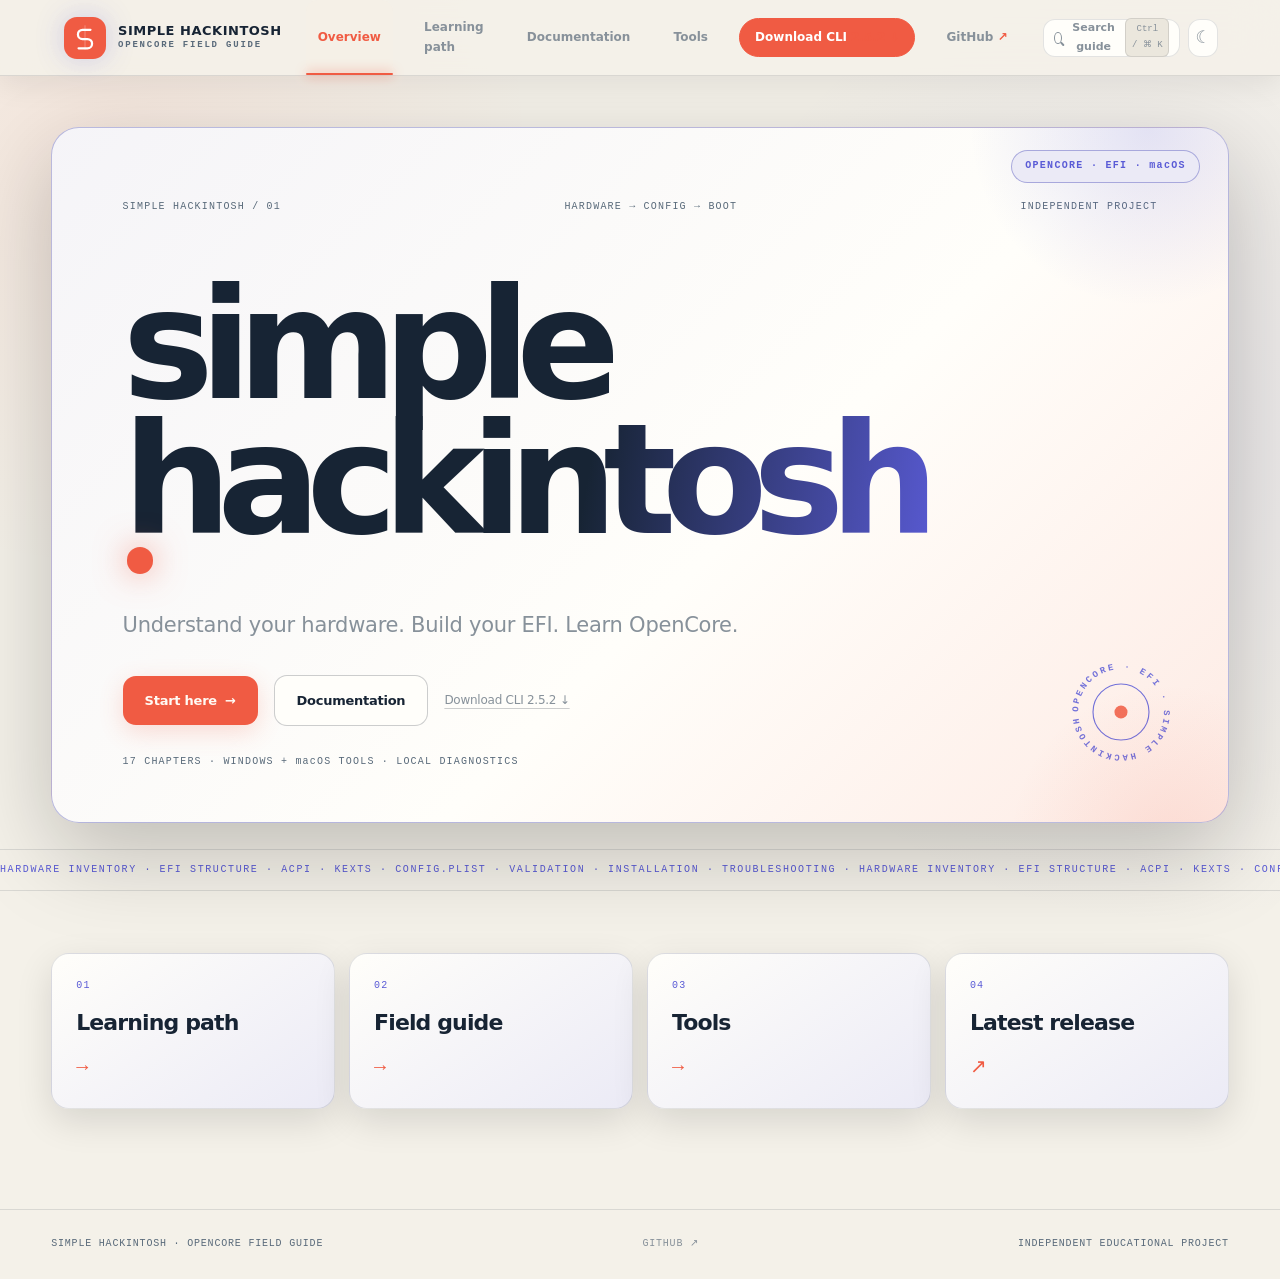
==== commit 89ec41d1: "Refresh Signal Studio stylesheet cache" ====
--- a/site/index.html
+++ b/site/index.html
@@ -20,8 +20,8 @@
       document.documentElement.dataset.theme = saved === "light" || saved === "dark" ? saved : (light ? "light" : "dark");
     } catch (error) {}
   </script>
-  <link rel="stylesheet" href="styles.css?v=studio-20261110"><link rel="stylesheet" href="studio.css?v=2">
-  <script defer src="app.js"></script><script defer src="release.js?v=1"></script>
+  <link rel="stylesheet" href="styles.css?v=studio-20261111"><link rel="stylesheet" href="studio.css?v=4">
+  <script defer src="app.js"></script><script defer src="release.js?v=2"></script>
   <title>Simple Hackintosh — Hardware & OpenCore Studio</title>
 </head>
 <body>
--- a/site/studio.css
+++ b/site/studio.css
@@ -213,3 +213,40 @@
 .sh-footer a{text-decoration:none}
 @media(max-width:760px){.sh-poster{padding:44px 20px 30px}.sh-seal{display:none}.sh-poster:before,.sh-poster:after{display:none}.sh-home-links{grid-template-columns:1fr 1fr}.sh-home-links a:nth-child(2){border-right:0}.sh-home-links a:nth-child(-n+2){border-bottom:1.5px solid var(--text)}.sh-footer{flex-wrap:wrap}}
 @media(max-width:520px){.sh-title{font-size:clamp(54px,16vw,82px)!important}.sh-poster-meta{flex-direction:column;gap:5px}.sh-links{align-items:stretch;flex-direction:column}.sh-btn{justify-content:center}.sh-home-links{grid-template-columns:1fr}.sh-home-links a{border-right:0!important;border-bottom:1.5px solid var(--text)}.sh-home-links a:last-child{border-bottom:0}}
+
+/* Signal Studio v4 — modern neon/gradient visual refresh */
+:root{--bg:#080b12;--bg-2:#0d1220;--panel:#111827;--panel-2:#151e30;--text:#f4f7ff;--soft:#b4bfd7;--muted:#7f8ba8;--line:#273249;--line-strong:#3b4b69;--accent:#a6ff5b;--accent-2:#64e7ff;--accent-ink:#07110a;--warm:#ffb86b;--grid:rgba(137,165,218,.055);--radius:18px;--shadow:0 24px 80px rgba(0,0,0,.38);--sans:Inter,ui-sans-serif,system-ui,-apple-system,"Segoe UI",sans-serif;color-scheme:dark}
+:root[data-theme=light]{--bg:#f5f7fc;--bg-2:#eaf0fb;--panel:#fff;--panel-2:#f0f5ff;--text:#10182b;--soft:#44516c;--muted:#75819b;--line:#dce4f2;--line-strong:#bdcbe2;--accent:#4d9d13;--accent-2:#087fa5;--accent-ink:#fff;--warm:#a75b16;--grid:rgba(42,72,120,.045);--shadow:0 22px 70px rgba(38,58,92,.12);color-scheme:light}
+html{background:var(--bg);scroll-padding-top:92px}
+body{background:radial-gradient(ellipse at 50% -22%,color-mix(in srgb,var(--accent-2) 15%,transparent),transparent 42rem),radial-gradient(ellipse at 100% 20%,color-mix(in srgb,var(--accent) 8%,transparent),transparent 34rem),var(--bg);font-family:var(--sans);letter-spacing:-.018em}
+body::before{opacity:.06}h1,h2,h3{letter-spacing:-.065em}
+.topbar{height:76px;padding-inline:clamp(18px,5vw,76px);background:color-mix(in srgb,var(--bg) 78%,transparent);backdrop-filter:blur(22px);border-bottom:1px solid var(--line);box-shadow:0 8px 30px rgba(0,0,0,.08)}
+.brand{gap:12px}.brand-symbol{width:42px;height:42px;border-radius:13px;background:linear-gradient(135deg,var(--accent),var(--accent-2));color:#07110a;box-shadow:0 0 28px color-mix(in srgb,var(--accent-2) 25%,transparent)}.brand-symbol svg{width:30px}
+.brand-copy b{font-size:13px;letter-spacing:.04em;font-weight:850}.brand-copy small{font-size:9px;letter-spacing:.2em;color:var(--muted)}
+.top-nav{gap:clamp(10px,1.5vw,22px)}.top-link{font-family:var(--sans);font-size:12px;font-weight:650;letter-spacing:0;text-transform:none;color:var(--soft)}.top-link.active{color:var(--accent)}.top-link.active::after{height:2px;border-radius:8px;background:var(--accent);box-shadow:0 0 12px var(--accent)}
+.top-download{border:1px solid color-mix(in srgb,var(--accent) 35%,var(--line));background:color-mix(in srgb,var(--accent) 12%,var(--panel));color:var(--accent);border-radius:999px;padding:10px 15px}.top-download:hover{background:var(--accent);color:var(--accent-ink);border-color:var(--accent);box-shadow:0 0 24px color-mix(in srgb,var(--accent) 25%,transparent)}
+.search-trigger,.icon-button,.mobile-menu-button{border-radius:12px;border:1px solid var(--line);background:var(--panel);color:var(--soft)}.search-trigger{height:38px;font-family:var(--sans);font-size:11px}.search-trigger kbd{border-radius:6px;background:var(--bg-2);border:1px solid var(--line);padding:3px 5px}.icon-button,.mobile-menu-button{width:38px;height:38px}
+.sh-wide{max-width:1320px;padding-inline:clamp(18px,4vw,56px)}
+.sh-poster{margin-top:clamp(24px,4vw,54px);padding:clamp(30px,5.5vw,78px) clamp(24px,5.5vw,76px) clamp(28px,4vw,56px);border:1px solid color-mix(in srgb,var(--accent-2) 30%,var(--line));border-radius:28px;background:linear-gradient(135deg,color-mix(in srgb,var(--panel) 94%,var(--accent-2) 6%),var(--panel) 58%,color-mix(in srgb,var(--panel) 88%,var(--accent) 12%));box-shadow:0 30px 90px rgba(0,0,0,.22),inset 0 1px 0 rgba(255,255,255,.05);overflow:hidden}
+.sh-poster:before{width:360px;height:360px;left:auto;right:-100px;top:-180px;background:radial-gradient(circle,color-mix(in srgb,var(--accent-2) 17%,transparent),transparent 70%);border:0;pointer-events:none}.sh-poster:after{width:320px;height:320px;right:-100px;bottom:-180px;background:radial-gradient(circle,color-mix(in srgb,var(--accent) 11%,transparent),transparent 70%);border:0;pointer-events:none}
+.sh-stamp{top:22px;left:auto;right:28px;background:color-mix(in srgb,var(--accent-2) 12%,var(--panel));color:var(--accent-2);border:1px solid color-mix(in srgb,var(--accent-2) 35%,var(--line));border-radius:999px;padding:7px 13px;font-size:10px;letter-spacing:.13em;transform:none}
+.sh-poster-meta{font-size:10px;letter-spacing:.12em;color:var(--muted);margin-bottom:clamp(32px,5vw,62px)}
+.sh-title{font-size:clamp(66px,12vw,156px)!important;line-height:.88!important;letter-spacing:-.095em!important;max-width:1100px;font-weight:900!important;background:linear-gradient(100deg,var(--text) 5%,var(--text) 46%,var(--accent-2) 80%,var(--accent));background-clip:text;-webkit-background-clip:text;color:transparent}
+.sh-dot{background:var(--accent);box-shadow:0 0 32px color-mix(in srgb,var(--accent) 55%,transparent)}
+.sh-lead{max-width:680px;font-size:clamp(16px,2vw,21px);line-height:1.65;color:var(--soft);margin:30px 0 32px}.sh-links{gap:12px 16px;position:relative;z-index:2}
+.sh-btn{border-radius:13px;padding:14px 22px;background:var(--accent);color:var(--accent-ink)!important;box-shadow:0 7px 25px color-mix(in srgb,var(--accent) 20%,transparent);font-size:13px;font-weight:800}.sh-btn:hover{background:var(--accent-2);color:#061019!important;box-shadow:0 10px 34px color-mix(in srgb,var(--accent-2) 28%,transparent);transform:translateY(-2px)}
+.sh-btn.sh-ghost{background:var(--panel);border:1px solid var(--line-strong);color:var(--text)!important;border-radius:13px}.sh-btn.sh-ghost:hover{border-color:var(--accent-2);background:color-mix(in srgb,var(--accent-2) 8%,var(--panel));color:var(--accent-2)!important;transform:translateY(-2px)}
+.sh-text-link{font-size:12px;color:var(--soft);text-decoration-color:var(--line-strong)!important}.sh-text-link:hover{color:var(--accent-2)}
+.sh-meta{font-size:10px;letter-spacing:.12em;margin-top:28px;color:var(--muted)}.sh-seal{right:clamp(20px,4vw,52px);bottom:clamp(20px,4vw,52px);width:clamp(72px,9vw,112px);color:var(--accent-2);opacity:.85}.sh-seal circle:last-child{fill:var(--accent)}
+.sh-ticker{border-block:1px solid var(--line);margin-top:26px;color:var(--accent-2);font-size:10px;letter-spacing:.16em}.sh-ticker span{padding:12px 0}
+.sh-home-links{margin-top:clamp(28px,5vw,62px);margin-bottom:clamp(48px,8vw,100px);gap:14px;border:0}
+.sh-home-links a{position:relative;min-height:150px;padding:24px;border:1px solid var(--line)!important;border-radius:18px;background:linear-gradient(145deg,var(--panel),color-mix(in srgb,var(--panel) 88%,var(--accent-2) 12%));box-shadow:0 12px 36px rgba(0,0,0,.12);transition:transform .22s,border-color .22s,box-shadow .22s}
+.sh-home-links a:last-child{border-right:1px solid var(--line)}.sh-home-links a:hover{background:var(--panel);border-color:color-mix(in srgb,var(--accent-2) 55%,var(--line))!important;transform:translateY(-4px);box-shadow:0 20px 45px rgba(0,0,0,.2),0 0 0 1px color-mix(in srgb,var(--accent-2) 12%,transparent)}
+.sh-home-links span{font-size:10px;color:var(--accent-2);letter-spacing:.12em}.sh-home-links strong{font-size:clamp(17px,2vw,22px);letter-spacing:-.04em}.sh-home-links b{font-size:20px;color:var(--accent);margin-top:auto}
+.sh-footer{max-width:1320px;border-top:1px solid var(--line);font-size:10px;letter-spacing:.08em;padding:26px clamp(18px,4vw,56px);color:var(--muted)}.sh-footer a{color:var(--soft)}.sh-footer a:hover{color:var(--accent)}
+.docs-toolbar{background:color-mix(in srgb,var(--bg) 85%,transparent);backdrop-filter:blur(18px)}.docs-sidebar{background:var(--bg-2);border-color:var(--line)}
+.doc-article,.doc-toc,.docs-sidebar,.tool-rail,.tool-stage,.privacy-card,.tool-download-banner{border-radius:18px}.doc-article{background:var(--panel);border:1px solid var(--line);box-shadow:var(--shadow)}.doc-article pre{border-radius:12px;background:var(--bg-2);border-color:var(--line)}
+.search-dialog{background:var(--panel);border:1px solid var(--line-strong);border-radius:22px;box-shadow:0 30px 100px rgba(0,0,0,.5)}.search-dialog input{border-radius:12px;background:var(--bg-2)}
+@media(max-width:850px){.topbar{height:68px}.top-nav{top:68px;border:1px solid var(--line);border-radius:16px;background:var(--panel);box-shadow:var(--shadow);padding:14px}.top-link{border-radius:10px}.top-link:hover{background:var(--panel-2)}.sh-poster{padding-top:62px}.sh-stamp{top:18px;left:22px;right:auto}.sh-home-links{grid-template-columns:repeat(2,minmax(0,1fr))}}
+@media(max-width:560px){.sh-poster{border-radius:20px;padding:56px 22px 28px}.sh-title{font-size:clamp(55px,15.5vw,86px)!important}.sh-poster-meta{gap:7px}.sh-lead{margin:22px 0 26px}.sh-links{display:flex;flex-direction:column;align-items:stretch}.sh-btn{justify-content:center}.sh-home-links{grid-template-columns:1fr;gap:10px}.sh-home-links a{min-height:120px}.sh-footer{gap:12px}}
+@media(prefers-reduced-motion:reduce){.sh-seal,.sh-ticker span{animation:none!important}}
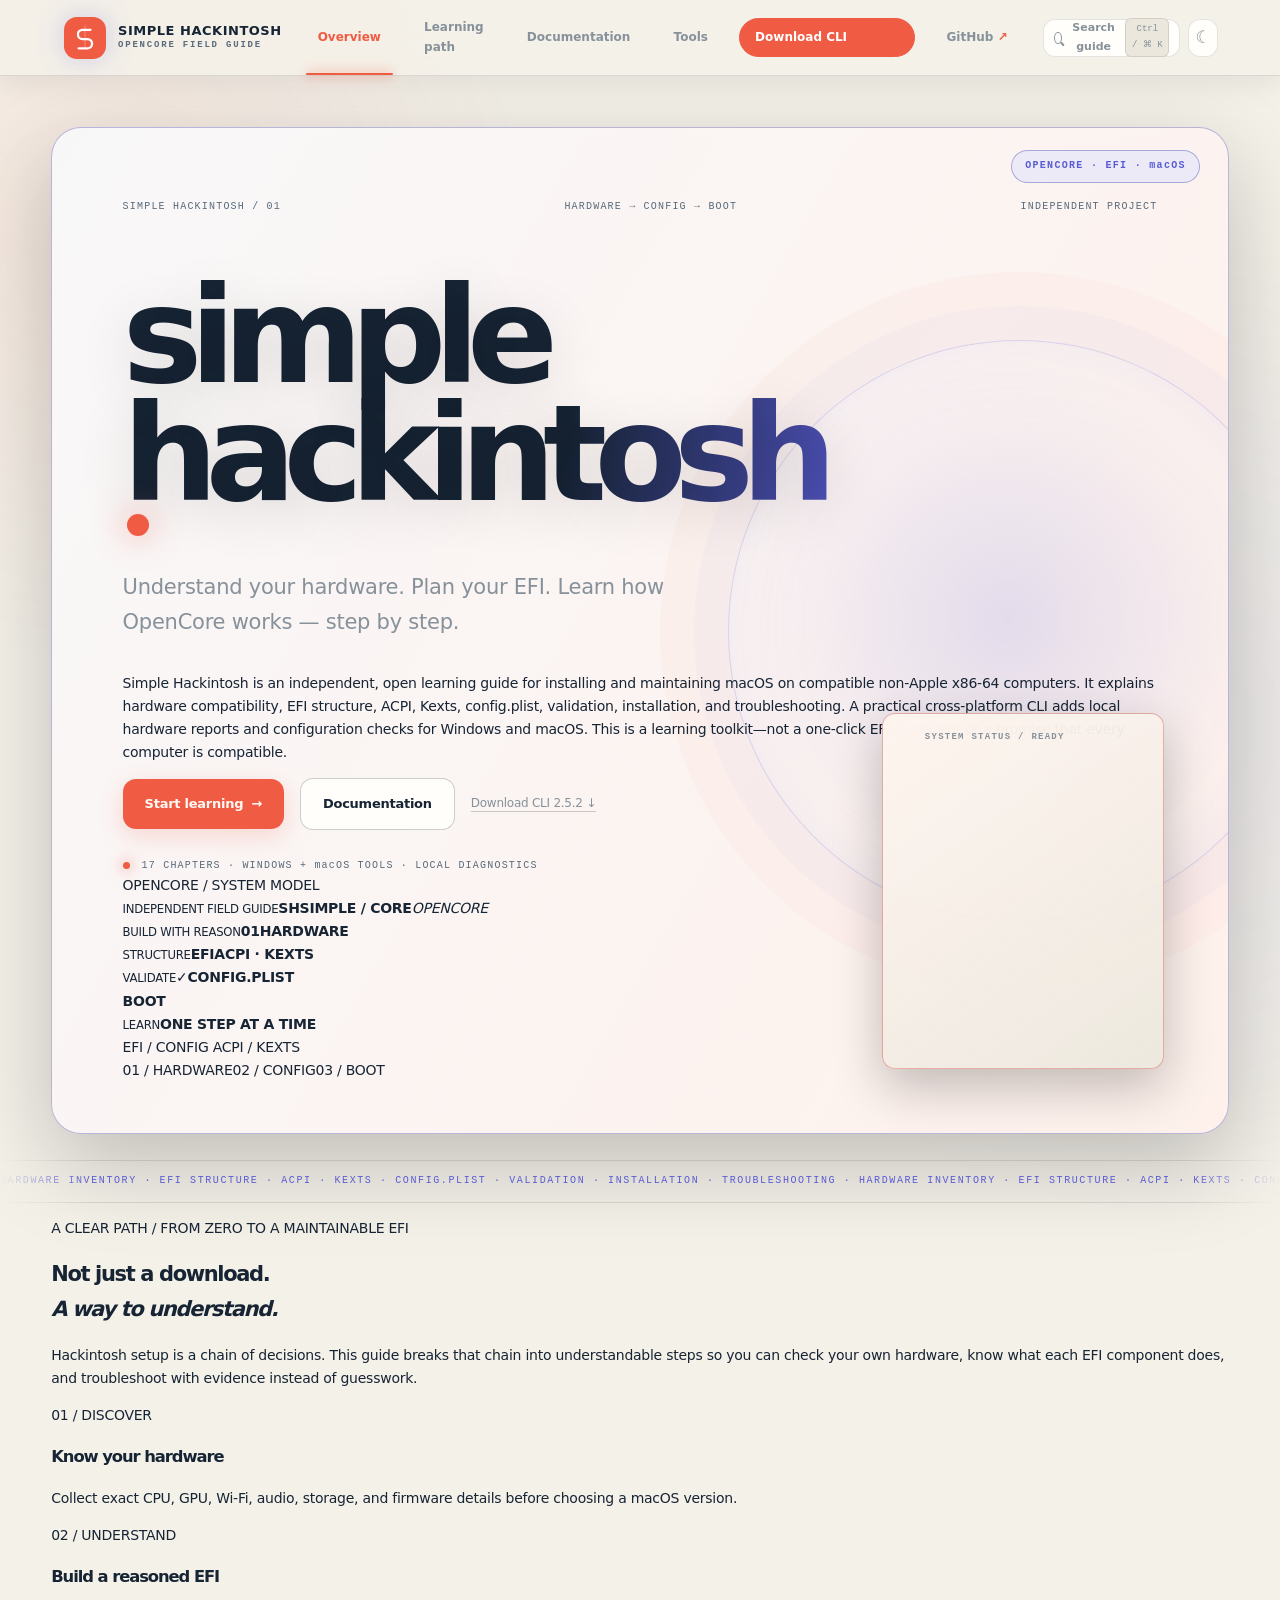
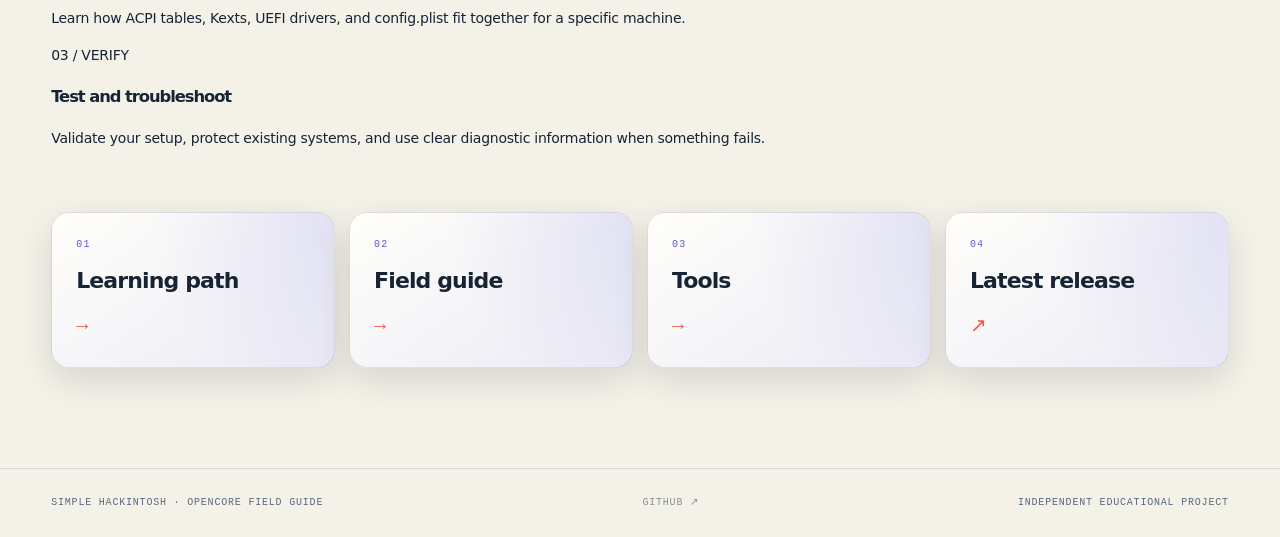
==== commit b0709c4e: "Add real 3D hero and explain the project on homepage" ====
--- a/site/index.html
+++ b/site/index.html
@@ -20,7 +20,7 @@
       document.documentElement.dataset.theme = saved === "light" || saved === "dark" ? saved : (light ? "light" : "dark");
     } catch (error) {}
   </script>
-  <link rel="stylesheet" href="styles.css?v=studio-20261111"><link rel="stylesheet" href="studio.css?v=4">
+  <link rel="stylesheet" href="styles.css?v=studio-20261111"><link rel="stylesheet" href="studio.css?v=6">
   <script defer src="app.js"></script><script defer src="release.js?v=2"></script>
   <title>Simple Hackintosh — Hardware & OpenCore Studio</title>
 </head>
@@ -60,19 +60,53 @@
       <div class="sh-wide">
         <section class="sh-poster" aria-labelledby="sh-title">
           <span class="sh-stamp">OPENCORE · EFI · macOS</span>
-          <p class="sh-poster-meta"><span>SIMPLE HACKINTOSH / 01</span><span>HARDWARE → CONFIG → BOOT</span><span>INDEPENDENT PROJECT</span></p>
-          <h1 class="sh-title" id="sh-title">simple hackintosh<span class="sh-dot" aria-hidden="true"></span></h1>
-          <p class="sh-lead">Understand your hardware. Build your EFI. Learn OpenCore.</p>
-          <p class="sh-links">
-            <a class="sh-btn" href="#chapter/00-read-first">Start here <span>→</span></a>
-            <a class="sh-btn sh-ghost" href="#guide">Documentation</a>
-            <a class="sh-text-link" href="https://github.com/Zevri1/Simple-Hackintosh/releases/latest" data-release-download>Download CLI <span data-release-version>latest</span> ↓</a>
-          </p>
-          <p class="sh-meta">17 CHAPTERS · WINDOWS + macOS TOOLS · LOCAL DIAGNOSTICS</p>
-          <svg class="sh-seal" viewBox="0 0 120 120" aria-hidden="true"><defs><path id="sh-ring" d="M60 60 m-46 0 a46 46 0 1 1 92 0 a46 46 0 1 1 -92 0"/></defs><text font-family="monospace" font-weight="700" font-size="9.6" letter-spacing="2.6" fill="currentColor"><textPath href="#sh-ring">OPENCORE · EFI · SIMPLE HACKINTOSH · </textPath></text><circle cx="60" cy="60" r="30" fill="none" stroke="currentColor" stroke-width="1.2"/><circle cx="60" cy="60" r="7" fill="#e8170f"/></svg>
+          <div class="sh-hero-copy">
+            <p class="sh-poster-meta"><span>SIMPLE HACKINTOSH / 01</span><span>HARDWARE → CONFIG → BOOT</span><span>INDEPENDENT PROJECT</span></p>
+            <h1 class="sh-title" id="sh-title">simple hackintosh<span class="sh-dot" aria-hidden="true"></span></h1>
+            <p class="sh-lead">Understand your hardware. Plan your EFI. Learn how OpenCore works — step by step.</p>
+            <p class="sh-description">Simple Hackintosh is an independent, open learning guide for installing and maintaining macOS on compatible non‑Apple x86‑64 computers. It explains hardware compatibility, EFI structure, ACPI, Kexts, config.plist, validation, installation, and troubleshooting. A practical cross‑platform CLI adds local hardware reports and configuration checks for Windows and macOS. This is a learning toolkit—not a one‑click EFI generator or a promise that every computer is compatible.</p>
+            <p class="sh-links">
+              <a class="sh-btn" href="#chapter/00-read-first">Start learning <span>→</span></a>
+              <a class="sh-btn sh-ghost" href="#guide">Documentation</a>
+              <a class="sh-text-link" href="https://github.com/Zevri1/Simple-Hackintosh/releases/latest" data-release-download>Download CLI <span data-release-version>latest</span> ↓</a>
+            </p>
+            <p class="sh-meta">17 CHAPTERS · WINDOWS + macOS TOOLS · LOCAL DIAGNOSTICS</p>
+          </div>
+          <div class="sh-3d-stage" aria-hidden="true">
+            <span class="sh-stage-label sh-stage-label-top">OPENCORE / SYSTEM MODEL</span>
+            <div class="sh-3d-orbit sh-orbit-one"></div>
+            <div class="sh-3d-orbit sh-orbit-two"></div>
+            <div class="sh-3d-orbit sh-orbit-three"></div>
+            <div class="sh-chip-platform"></div>
+            <div class="sh-chip-float">
+              <div class="sh-chip-cube">
+                <div class="sh-cube-face sh-face-front"><small>INDEPENDENT FIELD GUIDE</small><strong>SH</strong><b>SIMPLE / CORE</b><i>OPENCORE</i></div>
+                <div class="sh-cube-face sh-face-back"><small>BUILD WITH REASON</small><strong>01</strong><b>HARDWARE</b></div>
+                <div class="sh-cube-face sh-face-right"><small>STRUCTURE</small><strong>EFI</strong><b>ACPI · KEXTS</b></div>
+                <div class="sh-cube-face sh-face-left"><small>VALIDATE</small><strong>✓</strong><b>CONFIG.PLIST</b></div>
+                <div class="sh-cube-face sh-face-top"><span class="sh-circuit-mark"></span><b>BOOT</b></div>
+                <div class="sh-cube-face sh-face-bottom"><small>LEARN</small><b>ONE STEP AT A TIME</b></div>
+              </div>
+            </div>
+            <span class="sh-chip-callout sh-callout-a"><i></i> EFI / CONFIG</span>
+            <span class="sh-chip-callout sh-callout-b"><i></i> ACPI / KEXTS</span>
+            <div class="sh-stage-footer"><span>01 / HARDWARE</span><span>02 / CONFIG</span><span>03 / BOOT</span></div>
+          </div>
         </section>
       </div>
       <div class="sh-ticker" aria-hidden="true"><span>HARDWARE INVENTORY · EFI STRUCTURE · ACPI · KEXTS · CONFIG.PLIST · VALIDATION · INSTALLATION · TROUBLESHOOTING · HARDWARE INVENTORY · EFI STRUCTURE · ACPI · KEXTS · CONFIG.PLIST · VALIDATION · INSTALLATION · TROUBLESHOOTING ·</span></div>
+      <section class="sh-about sh-wide" aria-labelledby="sh-about-title">
+        <div class="sh-about-heading">
+          <p class="sh-about-kicker">A CLEAR PATH / FROM ZERO TO A MAINTAINABLE EFI</p>
+          <h2 id="sh-about-title">Not just a download.<br><em>A way to understand.</em></h2>
+          <p>Hackintosh setup is a chain of decisions. This guide breaks that chain into understandable steps so you can check your own hardware, know what each EFI component does, and troubleshoot with evidence instead of guesswork.</p>
+        </div>
+        <div class="sh-about-grid">
+          <article class="sh-about-card"><span>01 / DISCOVER</span><h3>Know your hardware</h3><p>Collect exact CPU, GPU, Wi‑Fi, audio, storage, and firmware details before choosing a macOS version.</p></article>
+          <article class="sh-about-card"><span>02 / UNDERSTAND</span><h3>Build a reasoned EFI</h3><p>Learn how ACPI tables, Kexts, UEFI drivers, and config.plist fit together for a specific machine.</p></article>
+          <article class="sh-about-card"><span>03 / VERIFY</span><h3>Test and troubleshoot</h3><p>Validate your setup, protect existing systems, and use clear diagnostic information when something fails.</p></article>
+        </div>
+      </section>
       <div id="chapter-grid" hidden></div><div id="chapter-filters" hidden></div><span id="completed-count" hidden>00</span>
       <div class="sh-wide sh-home-links" id="chapters">
         <a href="#chapters"><span>01</span><strong>Learning path</strong><b>→</b></a>
--- a/site/studio.css
+++ b/site/studio.css
@@ -250,3 +250,35 @@
 @media(max-width:850px){.topbar{height:68px}.top-nav{top:68px;border:1px solid var(--line);border-radius:16px;background:var(--panel);box-shadow:var(--shadow);padding:14px}.top-link{border-radius:10px}.top-link:hover{background:var(--panel-2)}.sh-poster{padding-top:62px}.sh-stamp{top:18px;left:22px;right:auto}.sh-home-links{grid-template-columns:repeat(2,minmax(0,1fr))}}
 @media(max-width:560px){.sh-poster{border-radius:20px;padding:56px 22px 28px}.sh-title{font-size:clamp(55px,15.5vw,86px)!important}.sh-poster-meta{gap:7px}.sh-lead{margin:22px 0 26px}.sh-links{display:flex;flex-direction:column;align-items:stretch}.sh-btn{justify-content:center}.sh-home-links{grid-template-columns:1fr;gap:10px}.sh-home-links a{min-height:120px}.sh-footer{gap:12px}}
 @media(prefers-reduced-motion:reduce){.sh-seal,.sh-ticker span{animation:none!important}}
+
+
+/* ── Signal Studio v5: cinematic layer ── */
+:root{--signal-glow:color-mix(in srgb,var(--accent-2) 32%,transparent)}
+body{background-image:radial-gradient(ellipse at 12% 8%,color-mix(in srgb,var(--accent) 10%,transparent),transparent 34rem),radial-gradient(ellipse at 88% 28%,color-mix(in srgb,var(--accent-2) 12%,transparent),transparent 40rem),linear-gradient(var(--grid) 1px,transparent 1px),linear-gradient(90deg,var(--grid) 1px,transparent 1px);background-size:auto,auto,72px 72px,72px 72px;background-position:center,center,-1px -1px,-1px -1px}
+.topbar{position:sticky;top:0;z-index:30}
+.brand-symbol{position:relative;overflow:hidden}.brand-symbol:after{content:"";position:absolute;inset:-70%;background:linear-gradient(110deg,transparent 35%,rgba(255,255,255,.48) 50%,transparent 65%);transform:translateX(-70%);animation:sh-sheen 7s ease-in-out infinite}
+.sh-poster{position:relative;isolation:isolate;min-height:clamp(540px,60vw,700px);display:flex;flex-direction:column;justify-content:center;border-radius:30px;background:linear-gradient(120deg,color-mix(in srgb,var(--panel) 96%,var(--accent-2) 4%),color-mix(in srgb,var(--panel) 92%,var(--accent) 8%));}
+.sh-poster:before{content:"";position:absolute;z-index:-1;width:min(48vw,580px);height:min(48vw,580px);right:-7%;top:50%;transform:translateY(-50%);border:1px solid color-mix(in srgb,var(--accent-2) 22%,transparent);border-radius:50%;background:radial-gradient(circle at 48% 48%,color-mix(in srgb,var(--accent-2) 15%,transparent),transparent 62%);box-shadow:0 0 0 34px color-mix(in srgb,var(--accent-2) 3%,transparent),0 0 0 68px color-mix(in srgb,var(--accent) 3%,transparent),inset 0 0 90px color-mix(in srgb,var(--accent-2) 8%,transparent);animation:sh-orbit 26s linear infinite}
+.sh-poster:after{content:"SYSTEM STATUS   /   READY";position:absolute;right:clamp(26px,5vw,72px);bottom:clamp(34px,5vw,68px);width:220px;padding:17px 18px 17px 42px;border:1px solid color-mix(in srgb,var(--accent) 34%,var(--line));border-radius:13px;background:linear-gradient(145deg,color-mix(in srgb,var(--panel) 94%,var(--accent) 6%),color-mix(in srgb,var(--bg-2) 88%,transparent));box-shadow:0 18px 50px rgba(0,0,0,.24),inset 0 1px rgba(255,255,255,.07);font:700 9px/1.5 var(--mono);letter-spacing:.14em;color:var(--soft);text-align:left}
+.sh-poster-meta,.sh-title,.sh-lead,.sh-links,.sh-meta{position:relative;z-index:2}
+.sh-poster-meta{gap:14px}
+.sh-title{max-width:980px;font-size:clamp(64px,10.5vw,142px)!important;text-shadow:0 12px 55px rgba(0,0,0,.12)}
+.sh-lead{max-width:590px}
+.sh-seal{display:none}
+.sh-meta{display:flex;align-items:center;gap:12px}
+.sh-meta:before{content:"";width:7px;height:7px;flex:0 0 7px;border-radius:50%;background:var(--accent);box-shadow:0 0 14px var(--accent);animation:sh-pulse 2s ease-in-out infinite}
+.sh-ticker{overflow:hidden;white-space:nowrap;mask-image:linear-gradient(90deg,transparent,#000 7%,#000 93%,transparent)}
+.sh-ticker span{display:inline-block;min-width:max-content;animation:sh-marquee 44s linear infinite}
+.sh-home-links a{overflow:hidden;isolation:isolate}
+.sh-home-links a:before{content:"";position:absolute;z-index:-1;inset:0;background:radial-gradient(circle at 100% 0%,color-mix(in srgb,var(--accent-2) 16%,transparent),transparent 58%);opacity:.7;transition:opacity .25s}
+.sh-home-links a:after{content:"";position:absolute;left:24px;right:24px;bottom:0;height:2px;background:linear-gradient(90deg,var(--accent),var(--accent-2));transform:scaleX(0);transform-origin:left;transition:transform .3s}
+.sh-home-links a:hover:before{opacity:1}.sh-home-links a:hover:after{transform:scaleX(1)}
+.top-link,.sh-btn,.icon-button,.search-trigger{transition:all .22s cubic-bezier(.2,.75,.25,1)}
+.doc-article{backdrop-filter:blur(12px)}
+@keyframes sh-orbit{to{transform:translateY(-50%) rotate(360deg)}}
+@keyframes sh-pulse{0%,100%{opacity:1;box-shadow:0 0 14px var(--accent)}50%{opacity:.45;box-shadow:0 0 3px var(--accent)}}
+@keyframes sh-marquee{to{transform:translateX(-50%)}}
+@keyframes sh-sheen{0%,72%,100%{transform:translateX(-70%)}84%{transform:translateX(70%)}}
+@media(max-width:850px){.sh-poster{min-height:560px}.sh-poster:before{width:420px;height:420px;right:-220px;top:56%}.sh-poster:after{right:22px;bottom:24px;width:190px}.sh-title{max-width:100%}}
+@media(max-width:560px){.sh-poster{min-height:570px}.sh-poster:before{width:330px;height:330px;right:-210px;top:53%}.sh-poster:after{display:none}.sh-poster-meta{flex-wrap:wrap}.sh-title{font-size:clamp(52px,14vw,78px)!important}.sh-meta{max-width:260px;line-height:1.8}.sh-ticker span{animation-duration:55s}}
+@media(prefers-reduced-motion:reduce){.brand-symbol:after,.sh-poster:before,.sh-meta:before,.sh-ticker span{animation:none!important}.sh-home-links a:after{transition:none}}
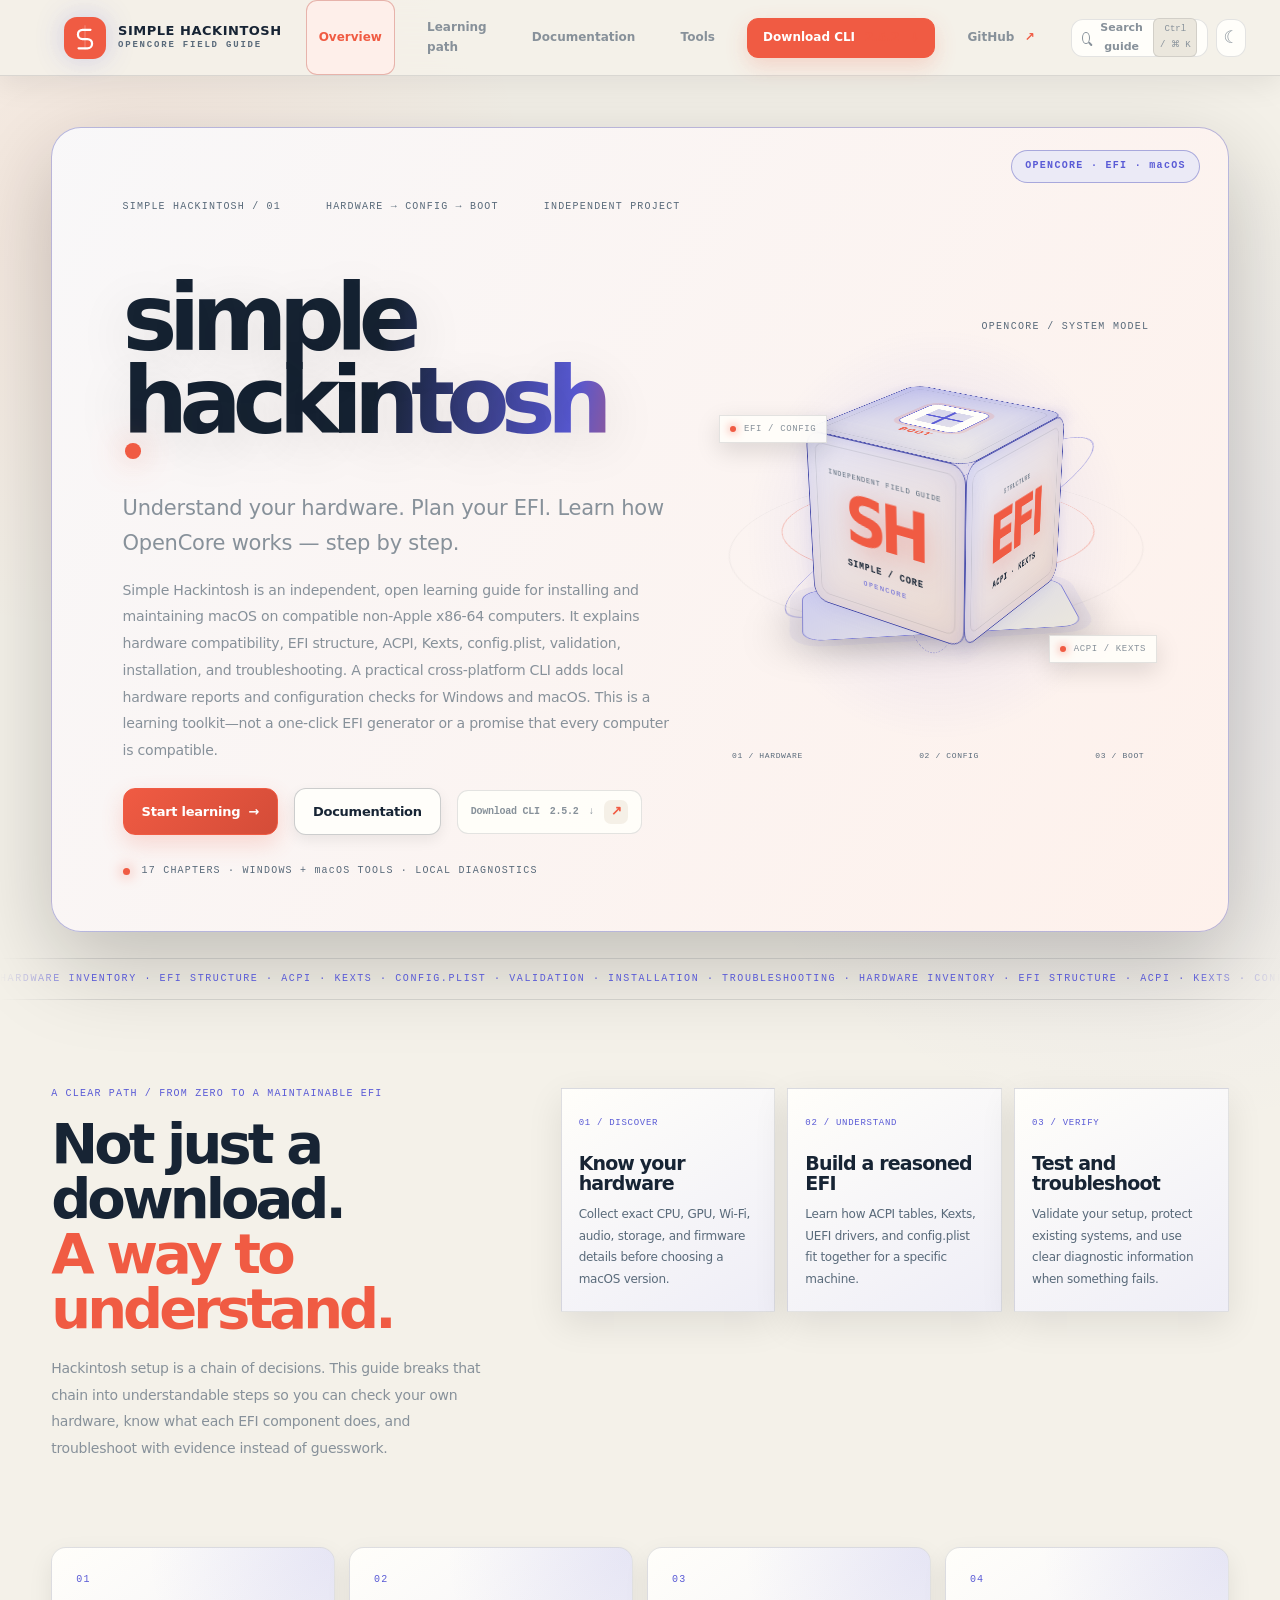
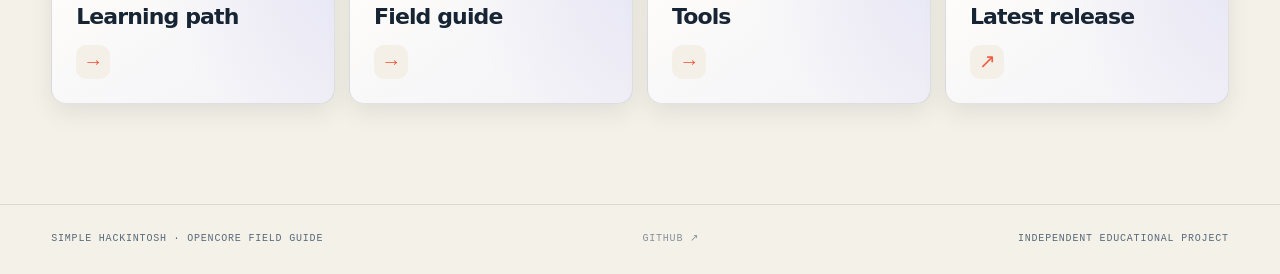
==== commit 4c80c045: "Refresh homepage button stylesheet cache version" ====
--- a/site/index.html
+++ b/site/index.html
@@ -20,7 +20,7 @@
       document.documentElement.dataset.theme = saved === "light" || saved === "dark" ? saved : (light ? "light" : "dark");
     } catch (error) {}
   </script>
-  <link rel="stylesheet" href="styles.css?v=studio-20261111"><link rel="stylesheet" href="studio.css?v=6">
+  <link rel="stylesheet" href="styles.css?v=studio-20261111"><link rel="stylesheet" href="studio.css?v=7">
   <script defer src="app.js"></script><script defer src="release.js?v=2"></script>
   <title>Simple Hackintosh — Hardware & OpenCore Studio</title>
 </head>
--- a/site/studio.css
+++ b/site/studio.css
@@ -282,3 +282,202 @@
 @media(max-width:850px){.sh-poster{min-height:560px}.sh-poster:before{width:420px;height:420px;right:-220px;top:56%}.sh-poster:after{right:22px;bottom:24px;width:190px}.sh-title{max-width:100%}}
 @media(max-width:560px){.sh-poster{min-height:570px}.sh-poster:before{width:330px;height:330px;right:-210px;top:53%}.sh-poster:after{display:none}.sh-poster-meta{flex-wrap:wrap}.sh-title{font-size:clamp(52px,14vw,78px)!important}.sh-meta{max-width:260px;line-height:1.8}.sh-ticker span{animation-duration:55s}}
 @media(prefers-reduced-motion:reduce){.brand-symbol:after,.sh-poster:before,.sh-meta:before,.sh-ticker span{animation:none!important}.sh-home-links a:after{transition:none}}
+
+
+/* ── Signal Studio v6: real CSS 3D scene + project overview ── */
+.sh-poster{
+  display:grid;grid-template-columns:minmax(0,1.12fr) minmax(300px,.88fr);
+  align-items:center;gap:clamp(18px,3vw,42px);min-height:650px;overflow:hidden;
+}
+.sh-poster:before,.sh-poster:after{content:none!important}
+.sh-hero-copy{position:relative;z-index:3;min-width:0}
+.sh-title{font-size:clamp(54px,7.2vw,100px)!important;line-height:.9!important;overflow-wrap:anywhere}
+.sh-lead{font-size:clamp(17px,1.7vw,21px);max-width:620px;margin-bottom:16px}
+.sh-description{max-width:610px;color:var(--soft);font-size:clamp(13px,1.1vw,15px);line-height:1.9;margin:0 0 24px}
+.sh-3d-stage{
+  position:relative;isolation:isolate;display:grid;place-items:center;min-width:0;
+  width:100%;height:460px;perspective:1050px;perspective-origin:50% 48%;
+  background:radial-gradient(ellipse at 50% 49%,color-mix(in srgb,var(--accent-2) 15%,transparent),transparent 62%);
+}
+.sh-3d-stage:before{
+  content:"";position:absolute;inset:9% 3%;border:1px solid color-mix(in srgb,var(--line-strong) 45%,transparent);
+  border-radius:50%;transform:rotateX(68deg) rotateZ(-18deg);opacity:.45;
+}
+.sh-stage-label{position:absolute;z-index:5;font:10px var(--mono);letter-spacing:.13em;color:var(--muted)}
+.sh-stage-label-top{top:12px;right:8px}
+.sh-3d-orbit{position:absolute;left:50%;top:47%;border:1px solid color-mix(in srgb,var(--accent-2) 55%,transparent);border-radius:50%;pointer-events:none}
+.sh-orbit-one{width:350px;height:178px;transform:translate(-50%,-50%) rotate(-29deg) rotateX(67deg);animation:sh-orbit-spin 18s linear infinite}
+.sh-orbit-two{width:310px;height:310px;transform:translate(-50%,-50%) rotateX(72deg) rotateZ(35deg);border-color:color-mix(in srgb,var(--accent) 38%,transparent);animation:sh-orbit-spin-reverse 25s linear infinite}
+.sh-orbit-three{width:255px;height:255px;transform:translate(-50%,-50%) rotateY(72deg) rotateZ(-32deg);border-style:dashed;opacity:.55;animation:sh-orbit-spin 32s linear infinite}
+.sh-chip-platform{
+  position:absolute;left:50%;top:65%;width:270px;height:110px;transform:translate(-50%,-50%) rotateX(68deg) rotateZ(-7deg);
+  border:1px solid color-mix(in srgb,var(--accent-2) 60%,var(--line));border-radius:20px;
+  background:linear-gradient(140deg,color-mix(in srgb,var(--panel) 70%,var(--accent-2) 30%),var(--bg-2));
+  box-shadow:0 0 0 12px color-mix(in srgb,var(--accent-2) 5%,transparent),0 28px 55px rgba(0,0,0,.22);
+}
+.sh-chip-float{position:absolute;left:50%;top:43%;width:180px;height:180px;transform:translate(-50%,-50%);transform-style:preserve-3d;animation:sh-chip-hover 5s ease-in-out infinite}
+.sh-chip-cube{
+  position:absolute;inset:0;width:180px;height:180px;transform-style:preserve-3d;
+  transform:rotateX(-24deg) rotateY(-34deg);animation:sh-cube-turn 19s linear infinite;
+}
+.sh-cube-face{
+  position:absolute;inset:0;display:flex;flex-direction:column;align-items:center;justify-content:center;gap:7px;
+  border:1.5px solid color-mix(in srgb,var(--accent-2) 72%,var(--text));
+  border-radius:17px;background:linear-gradient(145deg,color-mix(in srgb,var(--panel) 86%,var(--accent-2) 14%),color-mix(in srgb,var(--bg-2) 90%,var(--accent) 10%));
+  color:var(--text);box-shadow:inset 0 0 34px color-mix(in srgb,var(--accent-2) 14%,transparent),0 0 24px color-mix(in srgb,var(--accent-2) 14%,transparent);
+  backface-visibility:hidden;overflow:hidden;
+}
+.sh-cube-face:after{content:"";position:absolute;inset:9px;border:1px solid color-mix(in srgb,var(--line-strong) 45%,transparent);border-radius:10px;pointer-events:none}
+.sh-cube-face small{font:8px var(--mono);letter-spacing:.1em;color:var(--muted)}
+.sh-cube-face strong{font:900 67px/1 var(--sans);letter-spacing:-.1em;color:var(--accent);text-shadow:0 7px 28px color-mix(in srgb,var(--accent) 30%,transparent)}
+.sh-cube-face b{font:700 10px var(--mono);letter-spacing:.09em}
+.sh-cube-face i{font:8px var(--mono);letter-spacing:.22em;color:var(--accent-2);font-style:normal}
+.sh-face-front{transform:translateZ(90px)}
+.sh-face-back{transform:rotateY(180deg) translateZ(90px);background:linear-gradient(145deg,var(--panel-2),var(--bg-2))}
+.sh-face-right{transform:rotateY(90deg) translateZ(90px)}
+.sh-face-left{transform:rotateY(-90deg) translateZ(90px)}
+.sh-face-top{transform:rotateX(90deg) translateZ(90px);background:linear-gradient(145deg,color-mix(in srgb,var(--accent-2) 35%,var(--panel)),var(--panel-2))}
+.sh-face-bottom{transform:rotateX(-90deg) translateZ(90px);background:linear-gradient(145deg,var(--bg-2),var(--panel))}
+.sh-face-top b{font-size:13px;color:var(--accent)}
+.sh-circuit-mark{width:70px;height:70px;border:1px solid var(--accent-2);border-radius:12px;background:linear-gradient(90deg,transparent 47%,var(--accent-2) 48%,var(--accent-2) 52%,transparent 53%),linear-gradient(transparent 47%,var(--accent-2) 48%,var(--accent-2) 52%,transparent 53%);box-shadow:inset 0 0 0 13px var(--panel),0 0 0 5px color-mix(in srgb,var(--accent) 14%,transparent)}
+.sh-chip-callout{position:absolute;z-index:6;display:flex;align-items:center;gap:8px;padding:8px 10px;border:1px solid var(--line);background:color-mix(in srgb,var(--panel) 88%,transparent);backdrop-filter:blur(10px);font:9px var(--mono);letter-spacing:.07em;color:var(--soft);box-shadow:0 8px 25px rgba(0,0,0,.13)}
+.sh-chip-callout i{width:6px;height:6px;border-radius:50%;background:var(--accent);box-shadow:0 0 10px var(--accent)}
+.sh-callout-a{top:23%;left:0}.sh-callout-b{right:0;bottom:23%}
+.sh-stage-footer{position:absolute;left:3%;right:3%;bottom:9px;display:flex;justify-content:space-between;gap:8px;font:8px var(--mono);letter-spacing:.08em;color:var(--muted)}
+.sh-about{display:grid;grid-template-columns:minmax(230px,.8fr) minmax(0,1.2fr);gap:clamp(24px,5vw,64px);align-items:start;margin-top:clamp(55px,7vw,88px)}
+.sh-about-kicker{font:10px var(--mono);letter-spacing:.12em;color:var(--accent-2);margin:0 0 18px}
+.sh-about-heading h2{font-size:clamp(32px,4.5vw,56px);line-height:.98;letter-spacing:-.07em;margin:0 0 18px}
+.sh-about-heading h2 em{font-style:normal;color:var(--accent)}
+.sh-about-heading>p:last-child{font-size:14px;line-height:1.9;color:var(--soft);margin:0}
+.sh-about-grid{display:grid;grid-template-columns:repeat(3,minmax(0,1fr));gap:12px}
+.sh-about-card{min-height:205px;padding:20px 17px;border:1px solid var(--line);background:linear-gradient(150deg,var(--panel),color-mix(in srgb,var(--panel) 90%,var(--accent-2) 10%));box-shadow:0 12px 34px rgba(0,0,0,.09)}
+.sh-about-card>span{font:9px var(--mono);letter-spacing:.08em;color:var(--accent-2)}
+.sh-about-card h3{font-size:19px;letter-spacing:-.045em;line-height:1.1;margin:20px 0 10px}
+.sh-about-card p{font-size:12px;line-height:1.8;color:var(--muted);margin:0}
+.sh-home-links{margin-top:clamp(50px,7vw,86px)}
+@keyframes sh-cube-turn{0%{transform:rotateX(-24deg) rotateY(-34deg)}50%{transform:rotateX(336deg) rotateY(146deg)}100%{transform:rotateX(696deg) rotateY(326deg)}}
+@keyframes sh-chip-hover{0%,100%{transform:translate(-50%,-50%) translateY(0)}50%{transform:translate(-50%,-50%) translateY(-13px)}}
+@keyframes sh-orbit-spin{to{rotate:360deg}}
+@keyframes sh-orbit-spin-reverse{to{rotate:-360deg}}
+@media(max-width:980px){
+  .sh-poster{grid-template-columns:1fr;min-height:auto;gap:8px;padding:62px clamp(24px,5vw,48px) 30px}
+  .sh-hero-copy{max-width:760px}.sh-title{font-size:clamp(58px,10vw,105px)!important}
+  .sh-3d-stage{height:390px;max-width:560px;margin-inline:auto}
+  .sh-about{grid-template-columns:1fr;gap:24px}.sh-about-grid{grid-template-columns:repeat(3,minmax(0,1fr))}
+}
+@media(max-width:600px){
+  .sh-wide{padding-inline:14px}.sh-poster{margin-top:34px;padding:54px 18px 22px;min-height:0}
+  .sh-stamp{left:18px;font-size:10px}.sh-poster-meta{font-size:9px;gap:8px}
+  .sh-title{font-size:clamp(48px,13vw,75px)!important;margin-bottom:18px!important}
+  .sh-description{font-size:13px;line-height:1.8}
+  .sh-3d-stage{height:320px;margin-top:4px;transform:scale(.96);transform-origin:top center}
+  .sh-chip-float{transform:translate(-50%,-50%) scale(.82)}
+  .sh-orbit-one{width:290px;height:150px}.sh-orbit-two{width:255px;height:255px}.sh-orbit-three{width:215px;height:215px}
+  .sh-chip-platform{width:225px;height:90px}
+  .sh-callout-a{left:-5px}.sh-callout-b{right:-5px}
+  .sh-stage-footer{font-size:7px}
+  .sh-about{margin-top:44px}.sh-about-grid{grid-template-columns:1fr;gap:10px}
+  .sh-about-card{min-height:0;padding:18px}.sh-about-card h3{margin:12px 0 7px}
+}
+@media(prefers-reduced-motion:reduce){
+  .sh-chip-float,.sh-chip-cube,.sh-orbit-one,.sh-orbit-two,.sh-orbit-three{animation:none!important}
+  .sh-chip-cube{transform:rotateX(-24deg) rotateY(-34deg)}
+}
+
+
+/* ── Signal Studio v7: hub-style navigation and link actions ── */
+/* Inspired by the reference site's clear navigation / primary CTA / resource-card hierarchy. */
+.top-nav .top-link{
+  min-height:38px;padding:0 12px;border:1px solid transparent;border-radius:11px;
+  display:inline-flex;align-items:center;gap:6px;
+  transition:background .18s ease,border-color .18s ease,color .18s ease,transform .18s ease,box-shadow .18s ease;
+}
+.top-nav .top-link:hover{
+  background:var(--panel-2);border-color:var(--line);color:var(--text);transform:translateY(-1px);
+}
+.top-nav .top-link.active{
+  background:color-mix(in srgb,var(--accent) 9%,var(--panel));
+  border-color:color-mix(in srgb,var(--accent) 28%,var(--line));color:var(--accent);
+}
+.top-nav .top-link.active:after{display:none}
+.top-nav .top-download{
+  min-height:40px;padding:0 15px;border:1px solid var(--accent);
+  border-radius:11px;background:linear-gradient(135deg,var(--accent),color-mix(in srgb,var(--accent) 78%,#8e211a));
+  color:#fff!important;font-weight:800;box-shadow:0 8px 22px color-mix(in srgb,var(--accent) 20%,transparent);
+}
+.top-nav .top-download:hover{
+  background:linear-gradient(135deg,color-mix(in srgb,var(--accent) 86%,#fff),var(--accent));
+  border-color:var(--accent);color:#fff;box-shadow:0 11px 26px color-mix(in srgb,var(--accent) 28%,transparent);transform:translateY(-2px);
+}
+.sh-btn{
+  position:relative;overflow:hidden;min-height:46px;padding:12px 18px;border:1px solid var(--accent);
+  border-radius:12px;background:linear-gradient(135deg,var(--accent),color-mix(in srgb,var(--accent) 76%,#7b1d16));
+  color:#fff!important;box-shadow:0 9px 22px color-mix(in srgb,var(--accent) 20%,transparent);
+  transition:transform .2s ease,box-shadow .2s ease,filter .2s ease;
+}
+.sh-btn:before{
+  content:"";position:absolute;inset:0;pointer-events:none;
+  background:linear-gradient(112deg,transparent 28%,rgba(255,255,255,.18) 48%,transparent 68%);
+  transform:translateX(-125%);transition:transform .55s ease;
+}
+.sh-btn:hover{
+  background:linear-gradient(135deg,color-mix(in srgb,var(--accent) 86%,#fff),var(--accent));
+  color:#fff!important;transform:translateY(-3px);box-shadow:0 14px 28px color-mix(in srgb,var(--accent) 27%,transparent);
+}
+.sh-btn:hover:before{transform:translateX(125%)}
+.sh-btn.sh-ghost{
+  border:1px solid var(--line-strong);border-radius:12px;background:var(--panel);
+  color:var(--text)!important;box-shadow:0 5px 14px rgba(0,0,0,.07);
+}
+.sh-btn.sh-ghost:before{display:none}
+.sh-btn.sh-ghost:hover{
+  background:var(--panel-2);border-color:var(--accent);color:var(--accent)!important;
+  transform:translateY(-2px);box-shadow:0 9px 19px rgba(0,0,0,.1);
+}
+.sh-text-link[data-release-download]{
+  display:inline-flex;align-items:center;gap:10px;min-height:42px;padding:9px 13px;
+  border:1px solid var(--line);border-radius:11px;background:color-mix(in srgb,var(--panel) 92%,transparent);
+  color:var(--soft);font:700 10px/1.2 var(--mono);text-decoration:none!important;
+  transition:background .18s ease,border-color .18s ease,color .18s ease,transform .18s ease;
+}
+.sh-text-link[data-release-download]:after{
+  content:"↗";display:grid;place-items:center;width:24px;height:24px;border-radius:7px;
+  background:var(--panel-2);color:var(--accent);font-size:13px;
+}
+.sh-text-link[data-release-download]:hover{
+  background:var(--panel-2);border-color:var(--accent);color:var(--accent);transform:translateY(-2px);
+}
+.sh-home-links a{
+  border:1px solid var(--line)!important;border-radius:15px!important;
+  background:linear-gradient(145deg,var(--panel),color-mix(in srgb,var(--panel) 92%,var(--accent-2) 8%))!important;
+  box-shadow:0 9px 24px rgba(0,0,0,.08);transition:transform .2s ease,border-color .2s ease,box-shadow .2s ease;
+}
+.sh-home-links a:hover{
+  transform:translateY(-4px);border-color:color-mix(in srgb,var(--accent) 50%,var(--line))!important;
+  box-shadow:0 15px 30px rgba(0,0,0,.14),0 0 0 1px color-mix(in srgb,var(--accent) 10%,transparent);
+}
+.sh-home-links a:after{content:none!important}
+.sh-home-links b{
+  display:grid;place-items:center;width:34px;height:34px;border-radius:10px;
+  margin-top:auto;background:var(--panel-2);color:var(--accent);
+  transition:background .18s ease,color .18s ease,transform .18s ease;
+}
+.sh-home-links a:hover b{background:var(--accent);color:#fff;transform:translateX(2px)}
+.back-home,.toc-help a,.docs-footer a{
+  transition:color .18s ease,background .18s ease,border-color .18s ease;
+}
+a:focus-visible,button:focus-visible{
+  outline:3px solid color-mix(in srgb,var(--accent) 72%,#fff);outline-offset:3px;
+}
+@media(max-width:850px){
+  .top-nav .top-link{min-height:40px;padding:9px 12px;width:100%;justify-content:flex-start}
+  .top-nav .top-download{justify-content:center}
+}
+@media(max-width:560px){
+  .sh-links{gap:10px}
+  .sh-text-link[data-release-download]{justify-content:center}
+}
+@media(prefers-reduced-motion:reduce){
+  .top-nav .top-link,.sh-btn,.sh-text-link[data-release-download],.sh-home-links a,.sh-home-links b{transition:none!important}
+  .sh-btn:before{display:none}
+}
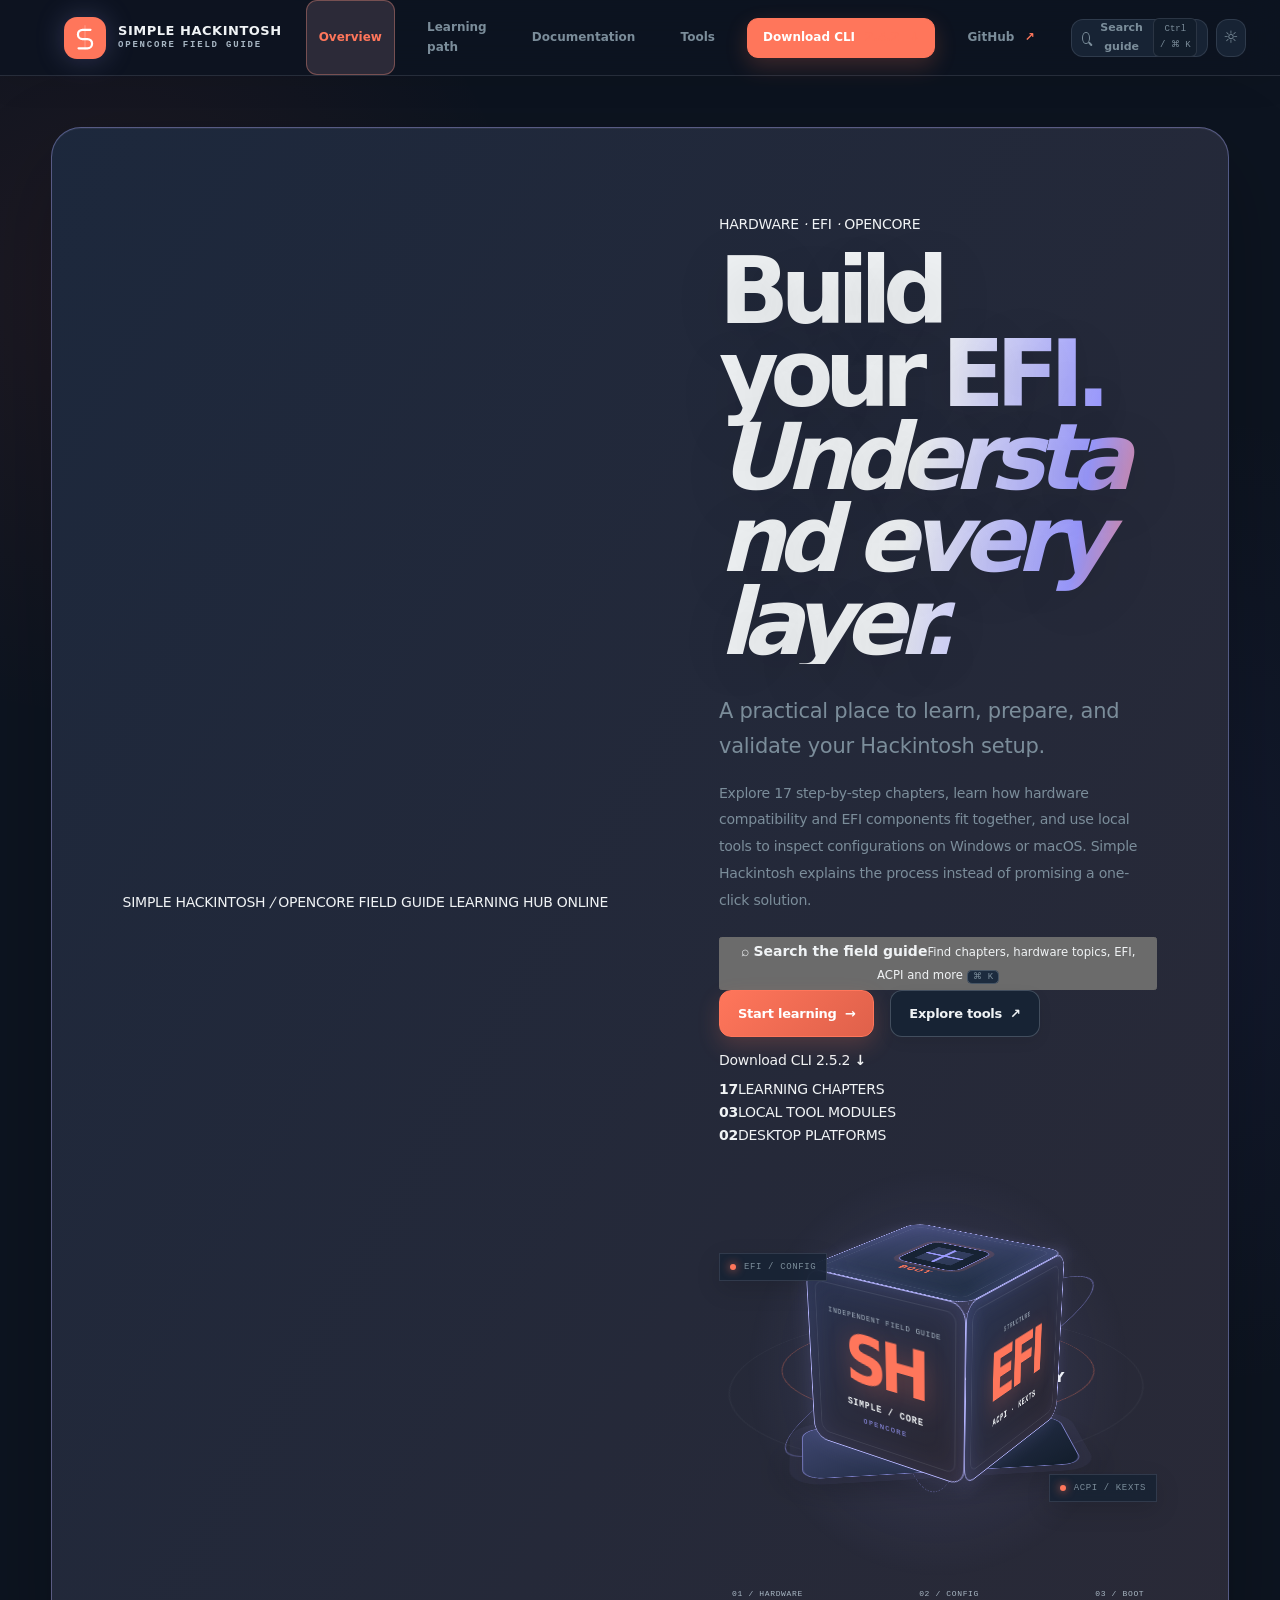
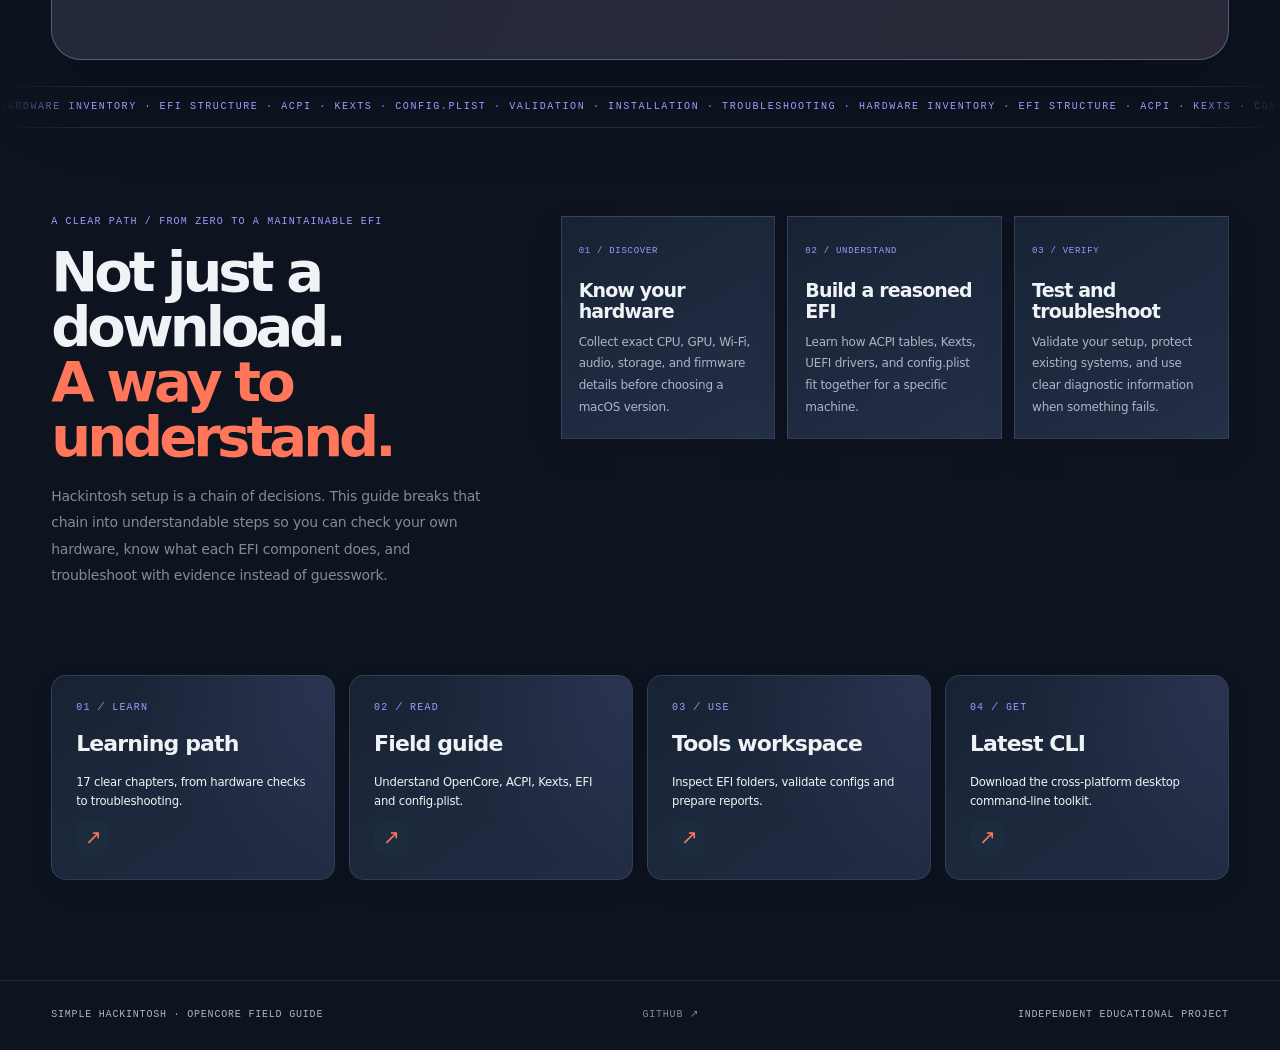
==== commit 00af7dfa: "Rebuild homepage as dark search-first OpenCore hub" ====
--- a/site/index.html
+++ b/site/index.html
@@ -3,7 +3,7 @@
 <head>
   <meta charset="utf-8">
   <meta name="viewport" content="width=device-width, initial-scale=1">
-  <meta name="theme-color" content="#f4f1e9">
+  <meta name="theme-color" content="#0b0f14">
   <meta name="description" content="A hardware-first OpenCore learning studio with practical diagnostics, clear documentation, and a cross-platform CLI.">
   <meta property="og:type" content="website">
   <meta property="og:title" content="Simple Hackintosh — Hardware & OpenCore Studio">
@@ -16,11 +16,10 @@
   <script>
     try {
       const saved = localStorage.getItem("simple-hackintosh-theme");
-      const light = window.matchMedia && window.matchMedia("(prefers-color-scheme: light)").matches;
-      document.documentElement.dataset.theme = saved === "light" || saved === "dark" ? saved : (light ? "light" : "dark");
+      document.documentElement.dataset.theme = saved === "light" ? "light" : "dark";
     } catch (error) {}
   </script>
-  <link rel="stylesheet" href="styles.css?v=studio-20261111"><link rel="stylesheet" href="studio.css?v=7">
+  <link rel="stylesheet" href="styles.css?v=studio-20261111"><link rel="stylesheet" href="studio.css?v=8">
   <script defer src="app.js"></script><script defer src="release.js?v=2"></script>
   <title>Simple Hackintosh — Hardware & OpenCore Studio</title>
 </head>
@@ -59,38 +58,52 @@
     <section class="home-view" id="home-view">
       <div class="sh-wide">
         <section class="sh-poster" aria-labelledby="sh-title">
-          <span class="sh-stamp">OPENCORE · EFI · macOS</span>
-          <div class="sh-hero-copy">
-            <p class="sh-poster-meta"><span>SIMPLE HACKINTOSH / 01</span><span>HARDWARE → CONFIG → BOOT</span><span>INDEPENDENT PROJECT</span></p>
-            <h1 class="sh-title" id="sh-title">simple hackintosh<span class="sh-dot" aria-hidden="true"></span></h1>
-            <p class="sh-lead">Understand your hardware. Plan your EFI. Learn how OpenCore works — step by step.</p>
-            <p class="sh-description">Simple Hackintosh is an independent, open learning guide for installing and maintaining macOS on compatible non‑Apple x86‑64 computers. It explains hardware compatibility, EFI structure, ACPI, Kexts, config.plist, validation, installation, and troubleshooting. A practical cross‑platform CLI adds local hardware reports and configuration checks for Windows and macOS. This is a learning toolkit—not a one‑click EFI generator or a promise that every computer is compatible.</p>
-            <p class="sh-links">
-              <a class="sh-btn" href="#chapter/00-read-first">Start learning <span>→</span></a>
-              <a class="sh-btn sh-ghost" href="#guide">Documentation</a>
-              <a class="sh-text-link" href="https://github.com/Zevri1/Simple-Hackintosh/releases/latest" data-release-download>Download CLI <span data-release-version>latest</span> ↓</a>
-            </p>
-            <p class="sh-meta">17 CHAPTERS · WINDOWS + macOS TOOLS · LOCAL DIAGNOSTICS</p>
+          <div class="sh-hub-topline">
+            <span class="sh-hub-brand">SIMPLE HACKINTOSH <i>/</i> OPENCORE FIELD GUIDE</span>
+            <span class="sh-hub-status"><i aria-hidden="true"></i> LEARNING HUB ONLINE</span>
           </div>
-          <div class="sh-3d-stage" aria-hidden="true">
-            <span class="sh-stage-label sh-stage-label-top">OPENCORE / SYSTEM MODEL</span>
-            <div class="sh-3d-orbit sh-orbit-one"></div>
-            <div class="sh-3d-orbit sh-orbit-two"></div>
-            <div class="sh-3d-orbit sh-orbit-three"></div>
-            <div class="sh-chip-platform"></div>
-            <div class="sh-chip-float">
-              <div class="sh-chip-cube">
-                <div class="sh-cube-face sh-face-front"><small>INDEPENDENT FIELD GUIDE</small><strong>SH</strong><b>SIMPLE / CORE</b><i>OPENCORE</i></div>
-                <div class="sh-cube-face sh-face-back"><small>BUILD WITH REASON</small><strong>01</strong><b>HARDWARE</b></div>
-                <div class="sh-cube-face sh-face-right"><small>STRUCTURE</small><strong>EFI</strong><b>ACPI · KEXTS</b></div>
-                <div class="sh-cube-face sh-face-left"><small>VALIDATE</small><strong>✓</strong><b>CONFIG.PLIST</b></div>
-                <div class="sh-cube-face sh-face-top"><span class="sh-circuit-mark"></span><b>BOOT</b></div>
-                <div class="sh-cube-face sh-face-bottom"><small>LEARN</small><b>ONE STEP AT A TIME</b></div>
+          <div class="sh-hub-layout">
+            <div class="sh-hero-copy">
+              <p class="sh-hub-kicker">HARDWARE <i>·</i> EFI <i>·</i> OPENCORE</p>
+              <h1 class="sh-title" id="sh-title">Build your EFI.<br><em>Understand every layer.</em></h1>
+              <p class="sh-lead">A practical place to learn, prepare, and validate your Hackintosh setup.</p>
+              <p class="sh-description">Explore 17 step-by-step chapters, learn how hardware compatibility and EFI components fit together, and use local tools to inspect configurations on Windows or macOS. Simple Hackintosh explains the process instead of promising a one-click solution.</p>
+              <button class="sh-search-launch" id="hero-search-open" type="button" aria-haspopup="dialog" aria-controls="search-dialog" aria-label="Search the field guide">
+                <span class="sh-search-symbol" aria-hidden="true">⌕</span>
+                <span class="sh-search-copy"><strong>Search the field guide</strong><small>Find chapters, hardware topics, EFI, ACPI and more</small></span>
+                <kbd>⌘ K</kbd>
+              </button>
+              <div class="sh-links">
+                <a class="sh-btn" href="#chapter/00-read-first">Start learning <span aria-hidden="true">→</span></a>
+                <a class="sh-btn sh-ghost" href="tools.html">Explore tools <span aria-hidden="true">↗</span></a>
+                <a class="sh-inline-download" href="https://github.com/Zevri1/Simple-Hackintosh/releases/latest" data-release-download>Download CLI <span data-release-version>latest</span> <b aria-hidden="true">↓</b></a>
+              </div>
+              <div class="sh-hero-metrics" aria-label="Project overview">
+                <div><strong>17</strong><span>LEARNING CHAPTERS</span></div>
+                <div><strong>03</strong><span>LOCAL TOOL MODULES</span></div>
+                <div><strong>02</strong><span>DESKTOP PLATFORMS</span></div>
               </div>
             </div>
-            <span class="sh-chip-callout sh-callout-a"><i></i> EFI / CONFIG</span>
-            <span class="sh-chip-callout sh-callout-b"><i></i> ACPI / KEXTS</span>
-            <div class="sh-stage-footer"><span>01 / HARDWARE</span><span>02 / CONFIG</span><span>03 / BOOT</span></div>
+            <div class="sh-3d-stage" aria-hidden="true">
+              <div class="sh-stage-topline"><span>OPENCORE / SYSTEM MODEL</span><b><i></i> READY</b></div>
+              <div class="sh-3d-orbit sh-orbit-one"></div>
+              <div class="sh-3d-orbit sh-orbit-two"></div>
+              <div class="sh-3d-orbit sh-orbit-three"></div>
+              <div class="sh-chip-platform"></div>
+              <div class="sh-chip-float">
+                <div class="sh-chip-cube">
+                  <div class="sh-cube-face sh-face-front"><small>INDEPENDENT FIELD GUIDE</small><strong>SH</strong><b>SIMPLE / CORE</b><i>OPENCORE</i></div>
+                  <div class="sh-cube-face sh-face-back"><small>BUILD WITH REASON</small><strong>01</strong><b>HARDWARE</b></div>
+                  <div class="sh-cube-face sh-face-right"><small>STRUCTURE</small><strong>EFI</strong><b>ACPI · KEXTS</b></div>
+                  <div class="sh-cube-face sh-face-left"><small>VALIDATE</small><strong>✓</strong><b>CONFIG.PLIST</b></div>
+                  <div class="sh-cube-face sh-face-top"><span class="sh-circuit-mark"></span><b>BOOT</b></div>
+                  <div class="sh-cube-face sh-face-bottom"><small>LEARN</small><b>ONE STEP AT A TIME</b></div>
+                </div>
+              </div>
+              <span class="sh-chip-callout sh-callout-a"><i></i> EFI / CONFIG</span>
+              <span class="sh-chip-callout sh-callout-b"><i></i> ACPI / KEXTS</span>
+              <div class="sh-stage-footer"><span>01 / HARDWARE</span><span>02 / CONFIG</span><span>03 / BOOT</span></div>
+            </div>
           </div>
         </section>
       </div>
@@ -108,11 +121,11 @@
         </div>
       </section>
       <div id="chapter-grid" hidden></div><div id="chapter-filters" hidden></div><span id="completed-count" hidden>00</span>
-      <div class="sh-wide sh-home-links" id="chapters">
-        <a href="#chapters"><span>01</span><strong>Learning path</strong><b>→</b></a>
-        <a href="#guide"><span>02</span><strong>Field guide</strong><b>→</b></a>
-        <a href="tools.html"><span>03</span><strong>Tools</strong><b>→</b></a>
-        <a href="https://github.com/Zevri1/Simple-Hackintosh/releases/latest"><span>04</span><strong>Latest release</strong><b>↗</b></a>
+      <div class="sh-wide sh-home-links" id="chapters" aria-label="Explore Simple Hackintosh">
+        <a href="#chapters"><span>01 <i>/</i> LEARN</span><strong>Learning path</strong><small>17 clear chapters, from hardware checks to troubleshooting.</small><b aria-hidden="true">↗</b></a>
+        <a href="#guide"><span>02 <i>/</i> READ</span><strong>Field guide</strong><small>Understand OpenCore, ACPI, Kexts, EFI and config.plist.</small><b aria-hidden="true">↗</b></a>
+        <a href="tools.html"><span>03 <i>/</i> USE</span><strong>Tools workspace</strong><small>Inspect EFI folders, validate configs and prepare reports.</small><b aria-hidden="true">↗</b></a>
+        <a href="https://github.com/Zevri1/Simple-Hackintosh/releases/latest"><span>04 <i>/</i> GET</span><strong>Latest CLI</strong><small>Download the cross-platform desktop command-line toolkit.</small><b aria-hidden="true">↗</b></a>
       </div>
       <footer class="sh-footer"><span>SIMPLE HACKINTOSH · OPENCORE FIELD GUIDE</span><a href="https://github.com/Zevri1/Simple-Hackintosh">GITHUB ↗</a><span>INDEPENDENT EDUCATIONAL PROJECT</span></footer>
     </section>
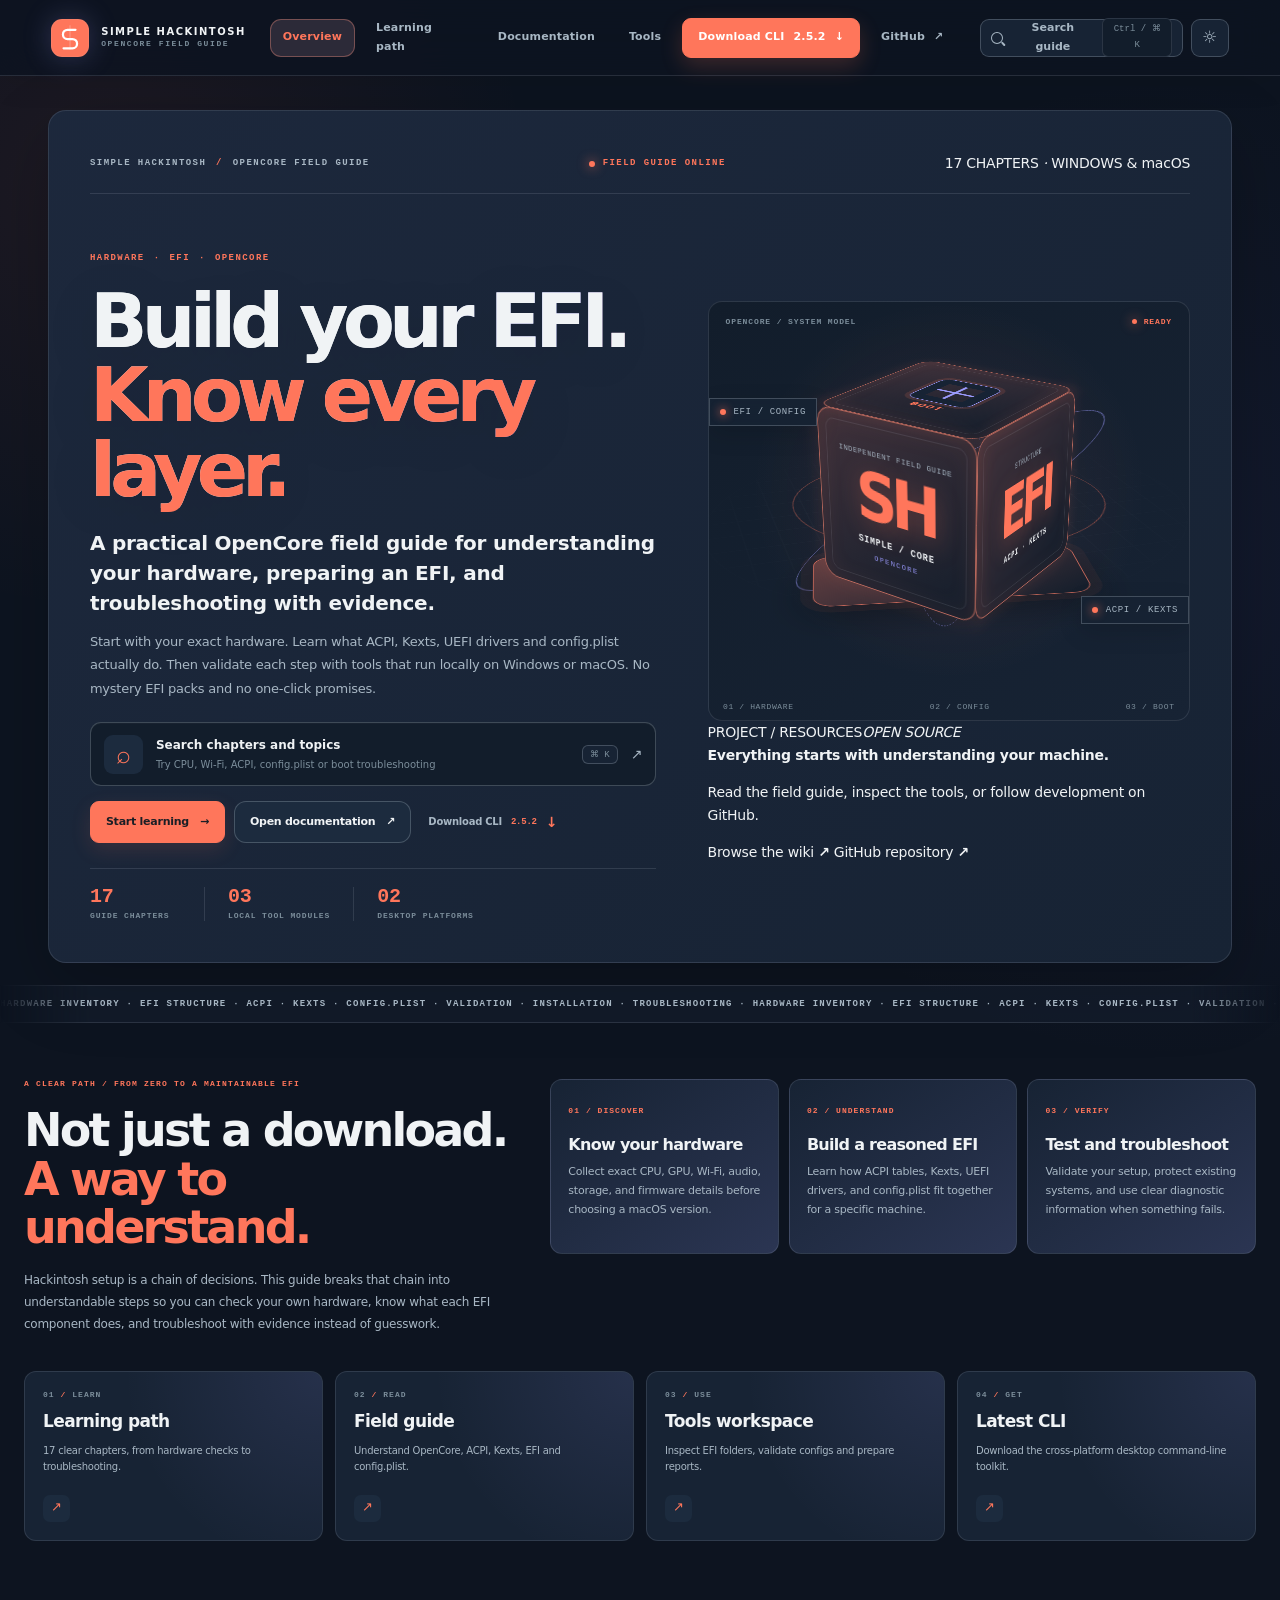
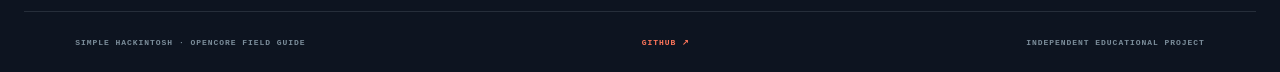
==== commit 998db541: "Redesign homepage structure after Crack World UI study" ====
--- a/site/index.html
+++ b/site/index.html
@@ -19,7 +19,7 @@
       document.documentElement.dataset.theme = saved === "light" ? "light" : "dark";
     } catch (error) {}
   </script>
-  <link rel="stylesheet" href="styles.css?v=studio-20261111"><link rel="stylesheet" href="studio.css?v=8">
+  <link rel="stylesheet" href="styles.css?v=studio-20261111"><link rel="stylesheet" href="studio.css?v=9">
   <script defer src="app.js"></script><script defer src="release.js?v=2"></script>
   <title>Simple Hackintosh — Hardware & OpenCore Studio</title>
 </head>
@@ -57,53 +57,66 @@
   <main id="main-content">
     <section class="home-view" id="home-view">
       <div class="sh-wide">
-        <section class="sh-poster" aria-labelledby="sh-title">
+        <section class="sh-poster cw-home-hub" aria-labelledby="sh-title">
           <div class="sh-hub-topline">
             <span class="sh-hub-brand">SIMPLE HACKINTOSH <i>/</i> OPENCORE FIELD GUIDE</span>
-            <span class="sh-hub-status"><i aria-hidden="true"></i> LEARNING HUB ONLINE</span>
+            <span class="sh-hub-status"><i aria-hidden="true"></i> FIELD GUIDE ONLINE</span>
+            <span class="sh-hub-edition">17 CHAPTERS <i>·</i> WINDOWS &amp; macOS</span>
           </div>
           <div class="sh-hub-layout">
             <div class="sh-hero-copy">
               <p class="sh-hub-kicker">HARDWARE <i>·</i> EFI <i>·</i> OPENCORE</p>
-              <h1 class="sh-title" id="sh-title">Build your EFI.<br><em>Understand every layer.</em></h1>
-              <p class="sh-lead">A practical place to learn, prepare, and validate your Hackintosh setup.</p>
-              <p class="sh-description">Explore 17 step-by-step chapters, learn how hardware compatibility and EFI components fit together, and use local tools to inspect configurations on Windows or macOS. Simple Hackintosh explains the process instead of promising a one-click solution.</p>
+              <h1 class="sh-title" id="sh-title">Build your EFI.<br><em>Know every layer.</em></h1>
+              <p class="sh-lead">A practical OpenCore field guide for understanding your hardware, preparing an EFI, and troubleshooting with evidence.</p>
+              <p class="sh-description">Start with your exact hardware. Learn what ACPI, Kexts, UEFI drivers and config.plist actually do. Then validate each step with tools that run locally on Windows or macOS. No mystery EFI packs and no one-click promises.</p>
               <button class="sh-search-launch" id="hero-search-open" type="button" aria-haspopup="dialog" aria-controls="search-dialog" aria-label="Search the field guide">
                 <span class="sh-search-symbol" aria-hidden="true">⌕</span>
-                <span class="sh-search-copy"><strong>Search the field guide</strong><small>Find chapters, hardware topics, EFI, ACPI and more</small></span>
+                <span class="sh-search-copy"><strong>Search chapters and topics</strong><small>Try CPU, Wi-Fi, ACPI, config.plist or boot troubleshooting</small></span>
                 <kbd>⌘ K</kbd>
+                <span class="sh-search-arrow" aria-hidden="true">↗</span>
               </button>
               <div class="sh-links">
                 <a class="sh-btn" href="#chapter/00-read-first">Start learning <span aria-hidden="true">→</span></a>
-                <a class="sh-btn sh-ghost" href="tools.html">Explore tools <span aria-hidden="true">↗</span></a>
+                <a class="sh-btn sh-ghost" href="#guide">Open documentation <span aria-hidden="true">↗</span></a>
                 <a class="sh-inline-download" href="https://github.com/Zevri1/Simple-Hackintosh/releases/latest" data-release-download>Download CLI <span data-release-version>latest</span> <b aria-hidden="true">↓</b></a>
               </div>
               <div class="sh-hero-metrics" aria-label="Project overview">
-                <div><strong>17</strong><span>LEARNING CHAPTERS</span></div>
+                <div><strong>17</strong><span>GUIDE CHAPTERS</span></div>
                 <div><strong>03</strong><span>LOCAL TOOL MODULES</span></div>
                 <div><strong>02</strong><span>DESKTOP PLATFORMS</span></div>
               </div>
             </div>
-            <div class="sh-3d-stage" aria-hidden="true">
-              <div class="sh-stage-topline"><span>OPENCORE / SYSTEM MODEL</span><b><i></i> READY</b></div>
-              <div class="sh-3d-orbit sh-orbit-one"></div>
-              <div class="sh-3d-orbit sh-orbit-two"></div>
-              <div class="sh-3d-orbit sh-orbit-three"></div>
-              <div class="sh-chip-platform"></div>
-              <div class="sh-chip-float">
-                <div class="sh-chip-cube">
-                  <div class="sh-cube-face sh-face-front"><small>INDEPENDENT FIELD GUIDE</small><strong>SH</strong><b>SIMPLE / CORE</b><i>OPENCORE</i></div>
-                  <div class="sh-cube-face sh-face-back"><small>BUILD WITH REASON</small><strong>01</strong><b>HARDWARE</b></div>
-                  <div class="sh-cube-face sh-face-right"><small>STRUCTURE</small><strong>EFI</strong><b>ACPI · KEXTS</b></div>
-                  <div class="sh-cube-face sh-face-left"><small>VALIDATE</small><strong>✓</strong><b>CONFIG.PLIST</b></div>
-                  <div class="sh-cube-face sh-face-top"><span class="sh-circuit-mark"></span><b>BOOT</b></div>
-                  <div class="sh-cube-face sh-face-bottom"><small>LEARN</small><b>ONE STEP AT A TIME</b></div>
+            <aside class="sh-side-stack" aria-label="Project overview and resources">
+              <div class="sh-3d-stage" aria-hidden="true">
+                <div class="sh-stage-topline"><span>OPENCORE / SYSTEM MODEL</span><b><i></i> READY</b></div>
+                <div class="sh-3d-orbit sh-orbit-one"></div>
+                <div class="sh-3d-orbit sh-orbit-two"></div>
+                <div class="sh-3d-orbit sh-orbit-three"></div>
+                <div class="sh-chip-platform"></div>
+                <div class="sh-chip-float">
+                  <div class="sh-chip-cube">
+                    <div class="sh-cube-face sh-face-front"><small>INDEPENDENT FIELD GUIDE</small><strong>SH</strong><b>SIMPLE / CORE</b><i>OPENCORE</i></div>
+                    <div class="sh-cube-face sh-face-back"><small>BUILD WITH REASON</small><strong>01</strong><b>HARDWARE</b></div>
+                    <div class="sh-cube-face sh-face-right"><small>STRUCTURE</small><strong>EFI</strong><b>ACPI · KEXTS</b></div>
+                    <div class="sh-cube-face sh-face-left"><small>VALIDATE</small><strong>✓</strong><b>CONFIG.PLIST</b></div>
+                    <div class="sh-cube-face sh-face-top"><span class="sh-circuit-mark"></span><b>BOOT</b></div>
+                    <div class="sh-cube-face sh-face-bottom"><small>LEARN</small><b>ONE STEP AT A TIME</b></div>
+                  </div>
+                </div>
+                <span class="sh-chip-callout sh-callout-a"><i></i> EFI / CONFIG</span>
+                <span class="sh-chip-callout sh-callout-b"><i></i> ACPI / KEXTS</span>
+                <div class="sh-stage-footer"><span>01 / HARDWARE</span><span>02 / CONFIG</span><span>03 / BOOT</span></div>
+              </div>
+              <div class="sh-side-card">
+                <div class="sh-side-card-top"><span>PROJECT / RESOURCES</span><i>OPEN SOURCE</i></div>
+                <strong>Everything starts with understanding your machine.</strong>
+                <p>Read the field guide, inspect the tools, or follow development on GitHub.</p>
+                <div class="sh-side-card-links">
+                  <a href="#guide">Browse the wiki <b aria-hidden="true">↗</b></a>
+                  <a href="https://github.com/Zevri1/Simple-Hackintosh" target="_blank" rel="noopener noreferrer">GitHub repository <b aria-hidden="true">↗</b></a>
                 </div>
               </div>
-              <span class="sh-chip-callout sh-callout-a"><i></i> EFI / CONFIG</span>
-              <span class="sh-chip-callout sh-callout-b"><i></i> ACPI / KEXTS</span>
-              <div class="sh-stage-footer"><span>01 / HARDWARE</span><span>02 / CONFIG</span><span>03 / BOOT</span></div>
-            </div>
+            </aside>
           </div>
         </section>
       </div>
--- a/site/studio.css
+++ b/site/studio.css
@@ -481,3 +481,236 @@
   .top-nav .top-link,.sh-btn,.sh-text-link[data-release-download],.sh-home-links a,.sh-home-links b{transition:none!important}
   .sh-btn:before{display:none}
 }
+
+
+/* ── Signal Studio v8: search-first dark hub, inspired by Crack World’s layout language ── */
+:root{
+  color-scheme:dark;
+  --bg:#0b0f14;--bg-2:#0e151c;--panel:#111a22;--panel-2:#17232d;--panel-3:#1d2b36;
+  --line:rgba(190,208,217,.13);--line-strong:rgba(190,208,217,.24);
+  --text:#eef4f6;--muted:#9aaab5;--soft:#687984;
+  --accent:#b8f36b;--accent-2:#7cc9ee;--warm:#f4c56b;--danger:#ff8d87;--accent-ink:#14200b;
+  --radius:14px;--shadow:0 24px 80px rgba(0,0,0,.3);
+}
+:root[data-theme="dark"]{color-scheme:dark}
+:root[data-theme="light"]{
+  color-scheme:light;--bg:#eef2ec;--bg-2:#e5ece5;--panel:#f8fbf7;--panel-2:#edf3ed;--panel-3:#e3ece4;
+  --line:rgba(30,54,43,.13);--line-strong:rgba(30,54,43,.24);
+  --text:#17251f;--muted:#62736a;--soft:#85948c;
+  --accent:#578d27;--accent-2:#267e9b;--warm:#a86b2d;--danger:#ba5147;--accent-ink:#f7fbf4;
+  --shadow:0 24px 80px rgba(25,45,34,.10);
+}
+html{background:var(--bg);scroll-padding-top:96px}
+body{
+  background:
+    radial-gradient(ellipse at 78% -18%,color-mix(in srgb,var(--accent-2) 11%,transparent),transparent 37rem),
+    radial-gradient(ellipse at 12% 18%,color-mix(in srgb,var(--accent) 5%,transparent),transparent 30rem),
+    var(--bg);
+  color:var(--text);font-family:Inter,"DM Sans",ui-sans-serif,system-ui,-apple-system,"Segoe UI",sans-serif;
+}
+.topbar{
+  height:76px;padding:0 clamp(18px,4vw,64px);background:color-mix(in srgb,var(--bg) 88%,transparent);
+  border-bottom:1px solid var(--line);backdrop-filter:blur(18px);
+}
+.brand-symbol{width:38px;height:38px;border-radius:11px;border:1px solid color-mix(in srgb,var(--accent) 45%,var(--line));background:color-mix(in srgb,var(--accent) 8%,var(--panel));color:var(--accent)}
+.brand-copy b{font-size:10px;letter-spacing:.15em}.brand-copy small{font-size:8px;letter-spacing:.2em;color:var(--soft)}
+.top-nav{gap:8px}
+.top-link{
+  height:38px;padding:0 13px;border:1px solid transparent;border-radius:9px;
+  color:var(--muted);font-size:11px;font-weight:700;letter-spacing:.015em;
+  transition:background .18s,border-color .18s,color .18s,transform .18s;
+}
+.top-link:hover{color:var(--text);background:var(--panel-2);border-color:var(--line);transform:translateY(-1px)}
+.top-link.active{color:var(--accent);background:color-mix(in srgb,var(--accent) 9%,var(--panel));border-color:color-mix(in srgb,var(--accent) 28%,var(--line))}
+.top-link.active:after{display:none}
+.top-link span{color:inherit;padding-left:3px}
+.top-download{
+  height:40px!important;padding:0 15px!important;border:1px solid var(--accent)!important;border-radius:9px!important;
+  background:var(--accent)!important;color:var(--accent-ink)!important;font-weight:850!important;
+  box-shadow:0 7px 22px color-mix(in srgb,var(--accent) 15%,transparent);
+}
+.top-download:hover{background:color-mix(in srgb,var(--accent) 88%,white)!important;color:var(--accent-ink)!important;transform:translateY(-2px)}
+.search-trigger,.icon-button,.mobile-menu-button{
+  height:38px;border:1px solid var(--line-strong);border-radius:9px;background:var(--panel);color:var(--muted)
+}
+.search-trigger:hover,.icon-button:hover,.mobile-menu-button:hover{border-color:var(--accent);color:var(--accent);background:var(--panel-2)}
+.sh-wide{width:min(1320px,calc(100% - 48px));max-width:1320px;padding:0;margin-inline:auto}
+.sh-poster{
+  display:block;position:relative;isolation:isolate;overflow:hidden;
+  width:min(1320px,calc(100% - 48px));max-width:1320px;min-height:0;
+  margin:34px auto 0;padding:clamp(22px,3.2vw,42px);
+  border:1px solid var(--line);border-radius:18px;
+  background:linear-gradient(135deg,color-mix(in srgb,var(--panel) 96%,var(--accent-2) 4%),var(--panel));
+  box-shadow:0 24px 70px rgba(0,0,0,.22);
+}
+.sh-poster:before,.sh-poster:after{content:none!important}
+.sh-hub-topline{display:flex;justify-content:space-between;align-items:center;gap:16px;padding:0 0 18px;border-bottom:1px solid var(--line)}
+.sh-hub-brand,.sh-hub-status,.sh-hub-kicker{font:800 9px/1.4 "DM Mono",ui-monospace,monospace;letter-spacing:.16em;color:var(--soft)}
+.sh-hub-brand{color:var(--muted)}
+.sh-hub-brand i,.sh-hub-kicker i{color:var(--accent);font-style:normal;padding:0 3px}
+.sh-hub-status{display:inline-flex;align-items:center;gap:8px;color:var(--accent)}
+.sh-hub-status i,.sh-stage-topline b i{width:6px;height:6px;display:inline-block;border-radius:50%;background:var(--accent);box-shadow:0 0 12px var(--accent)}
+.sh-hub-layout{display:grid;grid-template-columns:minmax(0,1.08fr) minmax(320px,.92fr);gap:clamp(18px,4vw,52px);align-items:center;padding-top:clamp(25px,4vw,50px)}
+.sh-hero-copy{max-width:720px;min-width:0;position:relative;z-index:4}
+.sh-hub-kicker{display:inline-flex;align-items:center;gap:6px;margin:0 0 19px;color:var(--accent)}
+.sh-title{
+  display:block;max-width:800px;margin:0 0 20px!important;
+  color:var(--text);font-size:clamp(42px,5.9vw,76px)!important;font-weight:850!important;
+  letter-spacing:-.075em!important;line-height:.99!important;overflow-wrap:normal;
+}
+.sh-title em{color:var(--accent);font-style:normal}
+.sh-dot{display:none}
+.sh-lead{max-width:620px;margin:0 0 12px;color:var(--text);font-size:clamp(16px,1.8vw,20px);line-height:1.5;font-weight:650}
+.sh-description{max-width:640px;margin:0 0 22px;color:var(--muted);font-size:13px;line-height:1.8}
+.sh-search-launch{
+  display:flex;align-items:center;gap:13px;width:min(100%,630px);min-height:64px;padding:10px 13px;
+  border:1px solid var(--line-strong);border-radius:11px;background:var(--bg-2);color:var(--muted);
+  text-align:left;cursor:pointer;box-shadow:inset 0 1px rgba(255,255,255,.025);
+  transition:border-color .18s,background .18s,box-shadow .18s,transform .18s;
+}
+.sh-search-launch:hover{border-color:color-mix(in srgb,var(--accent) 60%,var(--line));background:var(--panel-2);box-shadow:0 0 0 3px color-mix(in srgb,var(--accent) 8%,transparent);transform:translateY(-1px)}
+.sh-search-symbol{display:grid;place-items:center;width:39px;height:39px;border-radius:9px;background:var(--panel-2);color:var(--accent);font:25px/1 Arial,sans-serif}
+.sh-search-copy{display:flex;flex-direction:column;gap:3px;min-width:0}
+.sh-search-copy strong{color:var(--text);font-size:12px;font-weight:750}
+.sh-search-copy small{color:var(--soft);font-size:10px;line-height:1.4}
+.sh-search-launch kbd{margin-left:auto;white-space:nowrap;border:1px solid var(--line-strong);border-radius:6px;background:var(--panel);color:var(--soft);padding:3px 7px;font:9px "DM Mono",ui-monospace,monospace}
+.sh-links{display:flex;align-items:center;flex-wrap:wrap;gap:9px;margin:15px 0 0}
+.sh-btn{
+  display:inline-flex;align-items:center;justify-content:center;gap:11px;min-height:42px;padding:0 15px;
+  border:1px solid var(--accent);border-radius:9px;background:var(--accent);color:var(--accent-ink)!important;
+  font-size:11px;font-weight:850;text-decoration:none!important;box-shadow:0 7px 20px color-mix(in srgb,var(--accent) 13%,transparent);
+  transition:transform .18s,background .18s,border-color .18s,box-shadow .18s;
+}
+.sh-btn:before{display:none!important}
+.sh-btn:hover{background:color-mix(in srgb,var(--accent) 86%,white);border-color:var(--accent);color:var(--accent-ink)!important;transform:translateY(-2px);box-shadow:0 11px 25px color-mix(in srgb,var(--accent) 23%,transparent)}
+.sh-btn.sh-ghost{background:var(--panel-2);border-color:var(--line-strong);color:var(--text)!important;box-shadow:none}
+.sh-btn.sh-ghost:hover{background:var(--panel-3);border-color:var(--accent-2);color:var(--text)!important}
+.sh-inline-download{
+  display:inline-flex;align-items:center;gap:9px;min-height:40px;padding:0 8px;
+  color:var(--muted);font-size:10px;font-weight:750;text-decoration:none;border-radius:8px;
+  transition:color .18s,background .18s;
+}
+.sh-inline-download span{color:var(--accent);font-family:"DM Mono",ui-monospace,monospace;font-size:9px}
+.sh-inline-download b{color:var(--accent);font-size:14px}
+.sh-inline-download:hover{color:var(--accent);background:color-mix(in srgb,var(--accent) 7%,transparent)}
+.sh-hero-metrics{display:flex;flex-wrap:wrap;gap:0;margin-top:25px;padding-top:18px;border-top:1px solid var(--line)}
+.sh-hero-metrics div{display:flex;flex-direction:column;gap:3px;min-width:115px;padding:0 23px;border-right:1px solid var(--line)}
+.sh-hero-metrics div:first-child{padding-left:0}.sh-hero-metrics div:last-child{border:0}
+.sh-hero-metrics strong{font:800 20px/1 "DM Mono",ui-monospace,monospace;color:var(--accent)}
+.sh-hero-metrics span{font:800 8px/1.4 "DM Mono",ui-monospace,monospace;letter-spacing:.11em;color:var(--soft)}
+.sh-3d-stage{
+  position:relative;isolation:isolate;display:grid;place-items:center;min-width:0;width:100%;height:420px;
+  perspective:1000px;border:1px solid var(--line);border-radius:14px;overflow:hidden;
+  background:radial-gradient(ellipse at 50% 45%,color-mix(in srgb,var(--accent) 10%,transparent),transparent 58%),linear-gradient(145deg,var(--bg-2),var(--panel));
+}
+.sh-stage-topline{position:absolute;z-index:8;left:17px;right:17px;top:15px;display:flex;justify-content:space-between;align-items:center;color:var(--soft);font:800 8px "DM Mono",ui-monospace,monospace;letter-spacing:.11em}
+.sh-stage-topline b{display:flex;align-items:center;gap:7px;color:var(--accent);font:800 8px "DM Mono",ui-monospace,monospace}
+.sh-stage-topline b i{width:5px;height:5px}
+.sh-3d-stage:before{content:"";position:absolute;inset:0;opacity:.26;background-image:linear-gradient(var(--line) 1px,transparent 1px),linear-gradient(90deg,var(--line) 1px,transparent 1px);background-size:34px 34px;mask-image:radial-gradient(ellipse,#000,transparent 76%)}
+.sh-3d-orbit{border-color:color-mix(in srgb,var(--accent-2) 60%,transparent)}
+.sh-orbit-two{border-color:color-mix(in srgb,var(--accent) 45%,transparent)}
+.sh-chip-platform{border-color:color-mix(in srgb,var(--accent) 60%,var(--line));background:linear-gradient(145deg,color-mix(in srgb,var(--panel) 65%,var(--accent) 35%),var(--bg-2));box-shadow:0 0 0 12px color-mix(in srgb,var(--accent) 5%,transparent),0 28px 55px rgba(0,0,0,.28)}
+.sh-cube-face{border-color:color-mix(in srgb,var(--accent) 58%,var(--line-strong));background:linear-gradient(145deg,color-mix(in srgb,var(--panel) 82%,var(--accent) 18%),var(--bg-2));color:var(--text);box-shadow:inset 0 0 30px color-mix(in srgb,var(--accent) 9%,transparent),0 0 22px color-mix(in srgb,var(--accent) 12%,transparent)}
+.sh-cube-face strong{color:var(--accent);text-shadow:0 7px 28px color-mix(in srgb,var(--accent) 28%,transparent)}
+.sh-stage-footer{color:var(--soft)}
+.sh-chip-callout{border-color:var(--line-strong);background:color-mix(in srgb,var(--panel) 90%,transparent);color:var(--muted)}
+.sh-chip-callout i{background:var(--accent);box-shadow:0 0 10px var(--accent)}
+.sh-ticker{
+  margin:22px auto 0;border-block:1px solid var(--line);background:color-mix(in srgb,var(--panel) 48%,transparent);
+  color:var(--muted);font:800 9px "DM Mono",ui-monospace,monospace;letter-spacing:.14em;
+}
+.sh-ticker span{padding:13px 0;animation-duration:48s}
+.sh-about{width:min(1320px,calc(100% - 48px));grid-template-columns:.82fr 1.18fr;gap:36px;margin:56px auto 0}
+.sh-about-kicker{font:800 8px "DM Mono",ui-monospace,monospace;color:var(--accent);letter-spacing:.15em}
+.sh-about-heading h2{font-size:clamp(32px,4vw,46px);line-height:1.05;color:var(--text);letter-spacing:-.06em}
+.sh-about-heading h2 em{color:var(--accent)}
+.sh-about-heading>p:last-child{color:var(--muted);font-size:12px;line-height:1.85}
+.sh-about-grid{gap:10px}
+.sh-about-card{
+  min-height:175px;padding:17px;border:1px solid var(--line);border-radius:12px;
+  background:linear-gradient(145deg,var(--panel),color-mix(in srgb,var(--panel) 85%,var(--accent-2) 15%));
+  box-shadow:none;transition:transform .18s,border-color .18s,background .18s;
+}
+.sh-about-card:hover{transform:translateY(-3px);border-color:color-mix(in srgb,var(--accent) 38%,var(--line));background:var(--panel-2)}
+.sh-about-card>span{font:800 8px "DM Mono",ui-monospace,monospace;color:var(--accent);letter-spacing:.13em}
+.sh-about-card h3{font-size:16px;color:var(--text);margin:16px 0 8px}
+.sh-about-card p{color:var(--muted);font-size:11px;line-height:1.75}
+.sh-home-links{width:min(1320px,calc(100% - 48px));grid-template-columns:repeat(4,minmax(0,1fr));gap:12px;margin:35px auto 70px;border:0;padding:0}
+.sh-home-links a{
+  min-height:170px;display:flex;flex-direction:column;align-items:flex-start;gap:8px;padding:18px;
+  border:1px solid var(--line)!important;border-radius:12px!important;background:var(--panel)!important;
+  box-shadow:none;text-decoration:none!important;transition:transform .18s,border-color .18s,background .18s,box-shadow .18s;
+}
+.sh-home-links a:hover{background:var(--panel-2)!important;border-color:color-mix(in srgb,var(--accent) 45%,var(--line))!important;transform:translateY(-3px);box-shadow:0 12px 30px rgba(0,0,0,.18)}
+.sh-home-links span{font:800 8px "DM Mono",ui-monospace,monospace;color:var(--soft);letter-spacing:.13em}
+.sh-home-links span i{font-style:normal;color:var(--accent)}
+.sh-home-links strong{font-size:17px;font-weight:800;color:var(--text);letter-spacing:-.035em}
+.sh-home-links small{font-size:10px;line-height:1.65;color:var(--muted)}
+.sh-home-links b{display:grid;place-items:center;width:27px;height:27px;margin-top:auto;border-radius:7px;background:var(--panel-2);color:var(--accent);font-size:13px;transition:background .18s,color .18s,transform .18s}
+.sh-home-links a:hover b{background:var(--accent);color:var(--accent-ink);transform:translate(2px,-2px)}
+.sh-footer{width:min(1320px,calc(100% - 48px));border-color:var(--line);color:var(--soft);font:800 8px "DM Mono",ui-monospace,monospace;letter-spacing:.12em}
+.sh-footer a{color:var(--accent)}
+.docs-toolbar{background:color-mix(in srgb,var(--bg) 88%,transparent);border-color:var(--line)}
+.docs-sidebar{background:var(--bg-2);border-color:var(--line)}
+.doc-article,.doc-toc{border-radius:12px;border-color:var(--line);background:var(--panel)}
+.doc-article{color:var(--text);box-shadow:none}
+.doc-article a,.toc-help a,.docs-footer a{color:var(--accent)}
+.search-dialog{background:var(--panel);border:1px solid var(--line-strong);border-radius:15px;color:var(--text);box-shadow:0 30px 100px rgba(0,0,0,.52)}
+.search-dialog input{background:var(--bg-2);border:1px solid var(--line);border-radius:9px;color:var(--text)}
+@media(max-width:1050px){
+  .top-nav{gap:3px}.top-link{padding:0 9px}
+  .sh-hub-layout{grid-template-columns:1fr minmax(270px,.82fr);gap:18px}
+  .sh-title{font-size:clamp(40px,5.4vw,62px)!important}
+  .sh-3d-stage{height:370px}
+  .sh-about{grid-template-columns:1fr}
+  .sh-about-grid{grid-template-columns:repeat(3,minmax(0,1fr))}
+}
+@media(max-width:850px){
+  .top-nav{display:none;position:absolute;top:76px;left:15px;right:15px;height:auto;padding:10px;flex-direction:column;align-items:stretch;gap:5px;background:var(--panel);border:1px solid var(--line);border-radius:12px;box-shadow:var(--shadow)}
+  .top-nav .top-link{width:100%;height:40px;justify-content:flex-start}
+  body.nav-open .top-nav{display:flex}
+  .mobile-menu-button{display:grid}
+  .top-actions{margin-left:auto}
+  .sh-poster{width:calc(100% - 28px);margin-top:17px;padding:18px}
+  .sh-hub-layout{grid-template-columns:1fr;padding-top:23px}
+  .sh-hero-copy{max-width:none}
+  .sh-title{font-size:clamp(40px,8vw,66px)!important}
+  .sh-3d-stage{max-width:600px;height:380px;margin:4px auto 0}
+  .sh-home-links{grid-template-columns:repeat(2,minmax(0,1fr))}
+}
+@media(max-width:560px){
+  .topbar{height:66px;padding:0 14px;gap:10px}
+  .brand-symbol{height:34px;width:34px}.brand-copy b{font-size:9px}.brand-copy small{font-size:7px}
+  .search-label,.search-trigger kbd{display:none}
+  .top-nav{top:66px}
+  .sh-poster{width:calc(100% - 20px);padding:14px;border-radius:12px}
+  .sh-hub-topline{align-items:flex-start;flex-direction:column;gap:8px;padding-bottom:13px}
+  .sh-hub-brand,.sh-hub-status{font-size:8px}
+  .sh-title{font-size:clamp(35px,10.2vw,52px)!important;line-height:1.02!important}
+  .sh-lead{font-size:16px}
+  .sh-description{font-size:11px}
+  .sh-search-launch{min-height:58px;gap:9px;padding:8px}
+  .sh-search-symbol{width:34px;height:34px}
+  .sh-search-copy small{font-size:9px}
+  .sh-search-launch kbd{display:none}
+  .sh-links{gap:8px}.sh-btn{flex:1 1 auto;min-width:0;padding:0 10px;font-size:10px}
+  .sh-inline-download{width:100%;justify-content:center}
+  .sh-hero-metrics{justify-content:space-between;gap:0;margin-top:18px;padding-top:14px}
+  .sh-hero-metrics div{min-width:0;padding:0 9px}.sh-hero-metrics div:first-child{padding-left:0}
+  .sh-hero-metrics strong{font-size:16px}.sh-hero-metrics span{font-size:6px;letter-spacing:.07em}
+  .sh-3d-stage{height:310px;margin-top:8px}
+  .sh-chip-float{transform:translate(-50%,-50%) scale(.78)}
+  .sh-chip-platform{width:215px;height:86px}
+  .sh-orbit-one{width:270px;height:142px}.sh-orbit-two{width:235px;height:235px}.sh-orbit-three{width:205px;height:205px}
+  .sh-chip-callout{font-size:7px;padding:6px}.sh-stage-footer{font-size:6px}
+  .sh-about{width:calc(100% - 28px);margin-top:35px}
+  .sh-about-grid{grid-template-columns:1fr}
+  .sh-about-card{min-height:0}
+  .sh-home-links{width:calc(100% - 28px);grid-template-columns:1fr;margin-top:25px}
+  .sh-home-links a{min-height:128px}
+  .sh-footer{width:calc(100% - 28px);flex-wrap:wrap;gap:12px;padding:22px 0}
+}
+@media(prefers-reduced-motion:reduce){
+  .sh-chip-float,.sh-chip-cube,.sh-orbit-one,.sh-orbit-two,.sh-orbit-three,.sh-ticker span{animation:none!important}
+  .sh-home-links a,.sh-home-links b,.sh-btn,.sh-search-launch{transition:none!important}
+}
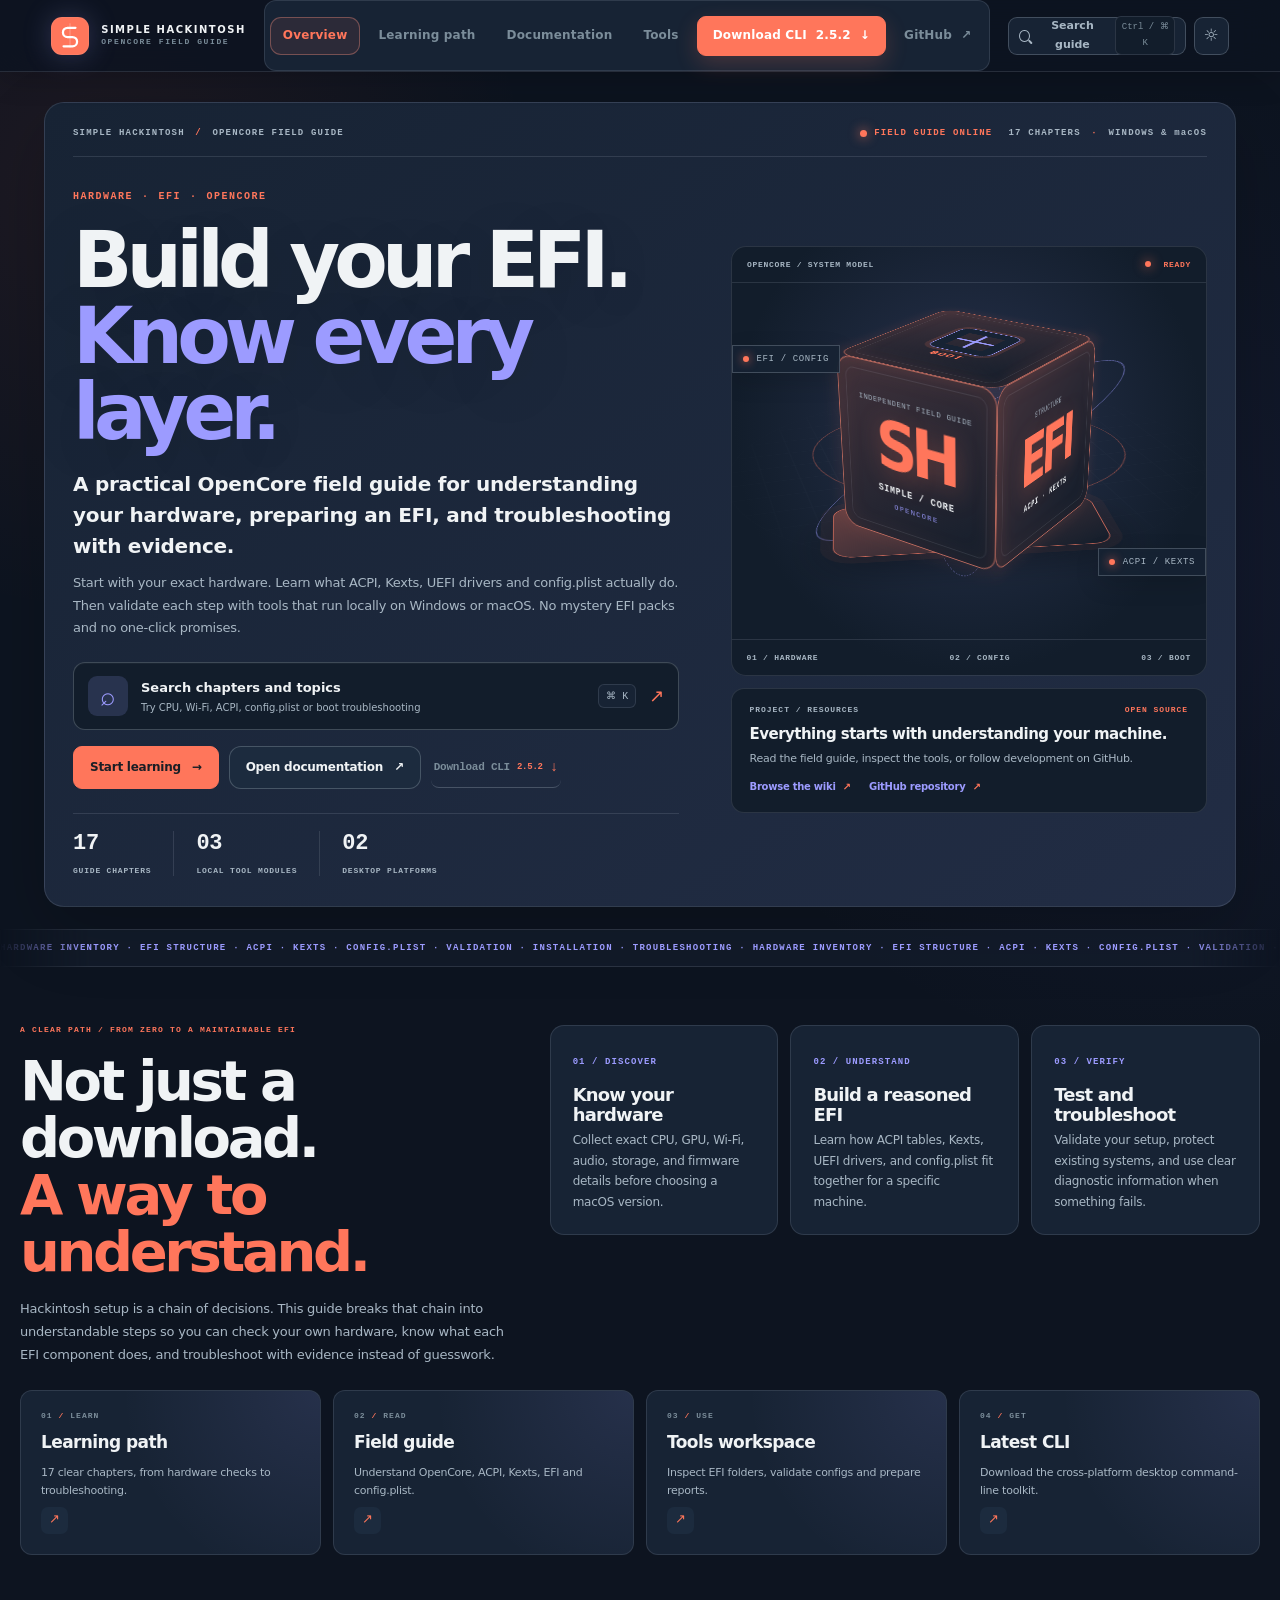
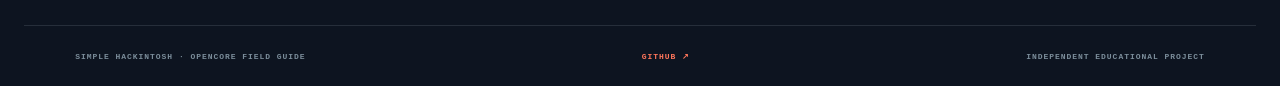
==== commit f6c1d0d5: "Bust homepage stylesheet cache for hub redesign" ====
--- a/site/index.html
+++ b/site/index.html
@@ -19,7 +19,7 @@
       document.documentElement.dataset.theme = saved === "light" ? "light" : "dark";
     } catch (error) {}
   </script>
-  <link rel="stylesheet" href="styles.css?v=studio-20261111"><link rel="stylesheet" href="studio.css?v=9">
+  <link rel="stylesheet" href="styles.css?v=studio-20261111"><link rel="stylesheet" href="studio.css?v=10">
   <script defer src="app.js"></script><script defer src="release.js?v=2"></script>
   <title>Simple Hackintosh — Hardware & OpenCore Studio</title>
 </head>
--- a/site/studio.css
+++ b/site/studio.css
@@ -714,3 +714,115 @@
   .sh-chip-float,.sh-chip-cube,.sh-orbit-one,.sh-orbit-two,.sh-orbit-three,.sh-ticker span{animation:none!important}
   .sh-home-links a,.sh-home-links b,.sh-btn,.sh-search-launch{transition:none!important}
 }
+
+
+/* Crack World-inspired hub composition: compact navigation, central search, utility side rail. */
+.topbar{height:72px;padding-inline:clamp(16px,4vw,58px);gap:18px;background:color-mix(in srgb,var(--bg) 94%,transparent);border-bottom:1px solid var(--line);box-shadow:0 8px 28px rgba(0,0,0,.16)}
+.brand{flex:0 0 auto}.brand-symbol{width:38px;height:38px;border-radius:11px}
+.top-nav{display:flex;align-items:center;gap:5px;margin-inline:auto;padding:5px;border:1px solid var(--line);border-radius:12px;background:var(--panel)}
+.top-link{height:36px;padding:0 13px;display:inline-flex;align-items:center;justify-content:center;border-radius:8px;font-size:12px;font-weight:700;color:var(--soft);white-space:nowrap}
+.top-link.active{background:var(--panel-2);color:var(--accent)}
+.top-link.active:after{display:none}
+.top-link:hover{background:var(--panel-2);color:var(--text)}
+.top-download{background:var(--accent);color:var(--accent-ink)!important;border:1px solid var(--accent);border-radius:8px;padding-inline:15px}
+.top-download:hover{background:var(--accent-2);border-color:var(--accent-2);color:#07111a!important}
+.top-actions{gap:8px}
+.sh-wide{width:min(1240px,calc(100% - 40px));max-width:1240px;padding:0}
+.sh-poster.cw-home-hub{margin:30px auto 0;padding:24px 28px 30px;border:1px solid var(--line);border-radius:20px;background:linear-gradient(145deg,var(--panel),color-mix(in srgb,var(--panel) 92%,var(--accent-2) 8%));box-shadow:0 24px 70px rgba(0,0,0,.2);overflow:hidden}
+.sh-poster.cw-home-hub:before{content:"";position:absolute;inset:0 0 auto auto;width:42%;height:100%;background:radial-gradient(ellipse at 80% 35%,color-mix(in srgb,var(--accent-2) 12%,transparent),transparent 70%);pointer-events:none}
+.sh-hub-topline{position:relative;z-index:1;display:flex;align-items:center;gap:16px;padding:0 0 16px;border-bottom:1px solid var(--line)}
+.sh-hub-brand,.sh-hub-status,.sh-hub-edition{font:800 9px/1.4 var(--mono);letter-spacing:.13em;color:var(--muted)}
+.sh-hub-brand i,.sh-hub-edition i{font-style:normal;color:var(--accent);padding-inline:4px}
+.sh-hub-status{display:inline-flex;align-items:center;gap:7px;margin-left:auto;color:var(--accent)}
+.sh-hub-status i{width:7px;height:7px;border-radius:50%;background:var(--accent);box-shadow:0 0 12px var(--accent)}
+.sh-hub-layout{position:relative;z-index:1;display:grid;grid-template-columns:minmax(0,1.12fr) minmax(300px,.88fr);gap:clamp(22px,4vw,54px);align-items:center;padding-top:26px}
+.sh-hero-copy{max-width:720px;min-width:0}
+.sh-hub-kicker{font:800 10px/1.5 var(--mono);letter-spacing:.15em;color:var(--accent);margin:0 0 18px}
+.sh-title{display:block;max-width:760px;margin:0 0 18px!important;font-size:clamp(44px,6.1vw,78px)!important;line-height:.98!important;letter-spacing:-.075em!important;color:var(--text);background:none;-webkit-text-fill-color:currentColor}
+.sh-title em{color:var(--accent-2);font-style:normal}
+.sh-lead{max-width:640px;margin:0 0 10px;font-size:clamp(16px,1.8vw,20px);line-height:1.55;color:var(--text)}
+.sh-description{max-width:660px;margin:0 0 22px;color:var(--muted);font-size:13px;line-height:1.75}
+.sh-search-launch{width:100%;min-height:68px;display:flex;align-items:center;gap:13px;padding:10px 14px;border:1px solid var(--line-strong);border-radius:12px;background:var(--bg-2);color:var(--text);text-align:left;cursor:pointer;box-shadow:inset 0 1px 0 rgba(255,255,255,.035);transition:border-color .18s,transform .18s,box-shadow .18s}
+.sh-search-launch:hover{border-color:var(--accent-2);transform:translateY(-2px);box-shadow:0 12px 28px rgba(0,0,0,.16),0 0 0 3px color-mix(in srgb,var(--accent-2) 10%,transparent)}
+.sh-search-symbol{width:40px;height:40px;display:grid;place-items:center;border-radius:9px;background:color-mix(in srgb,var(--accent-2) 13%,var(--panel));color:var(--accent-2);font-size:26px}
+.sh-search-copy{display:grid;gap:2px;min-width:0}.sh-search-copy strong{font-size:13px;font-weight:750}.sh-search-copy small{font-size:10px;color:var(--muted)}
+.sh-search-launch kbd{margin-left:auto;padding:5px 7px;border:1px solid var(--line);border-radius:6px;background:var(--panel);font:10px var(--mono);color:var(--muted)}
+.sh-search-arrow{font-size:18px;color:var(--accent)}
+.sh-links{display:flex;flex-wrap:wrap;align-items:center;gap:10px;margin:16px 0 0}
+.sh-btn{min-height:43px;padding:0 16px;border-radius:9px;background:var(--accent);color:var(--accent-ink)!important;box-shadow:none;font-size:12px;font-weight:800}
+.sh-btn:hover{background:var(--accent-2);color:#07111a!important;transform:translateY(-2px);box-shadow:0 9px 24px color-mix(in srgb,var(--accent-2) 20%,transparent)}
+.sh-btn.sh-ghost{background:var(--panel-2);border:1px solid var(--line-strong);color:var(--text)!important}
+.sh-btn.sh-ghost:hover{background:var(--panel);border-color:var(--accent-2);color:var(--accent-2)!important}
+.sh-inline-download{display:inline-flex;align-items:center;gap:7px;padding:8px 3px;color:var(--soft);font:700 11px var(--mono);text-decoration:none;border-bottom:1px solid var(--line-strong)}
+.sh-inline-download:hover{color:var(--accent);border-color:var(--accent)}
+.sh-inline-download b{color:var(--accent)}
+.sh-hero-metrics{display:flex;gap:0;margin-top:24px;padding-top:17px;border-top:1px solid var(--line)}
+.sh-hero-metrics div{min-width:0;padding:0 22px;border-right:1px solid var(--line)}
+.sh-hero-metrics div:first-child{padding-left:0}.sh-hero-metrics div:last-child{border:0}
+.sh-hero-metrics strong{display:block;font:800 22px/1.2 var(--mono);color:var(--text)}
+.sh-hero-metrics span{display:block;margin-top:4px;font:700 8px/1.4 var(--mono);letter-spacing:.1em;color:var(--muted)}
+.sh-side-stack{display:grid;gap:12px;min-width:0}
+.sh-3d-stage{position:relative;min-height:360px;height:clamp(340px,35vw,430px);margin:0;overflow:hidden;border:1px solid var(--line);border-radius:15px;background:radial-gradient(ellipse at 50% 42%,color-mix(in srgb,var(--accent-2) 13%,var(--panel)),var(--bg-2) 70%)}
+.sh-stage-topline,.sh-stage-footer{position:absolute;left:0;right:0;z-index:4;display:flex;justify-content:space-between;gap:8px;padding:13px 15px;font:700 8px var(--mono);letter-spacing:.09em;color:var(--muted)}
+.sh-stage-topline{top:0;border-bottom:1px solid var(--line)}.sh-stage-topline b{color:var(--accent);font-weight:800}.sh-stage-topline b i{display:inline-block;width:6px;height:6px;margin-right:5px;border-radius:50%;background:var(--accent)}
+.sh-stage-footer{bottom:0;border-top:1px solid var(--line);color:var(--muted)}
+.sh-side-card{padding:16px 18px;border:1px solid var(--line);border-radius:13px;background:var(--bg-2)}
+.sh-side-card-top{display:flex;justify-content:space-between;gap:10px;margin-bottom:10px;font:800 8px var(--mono);letter-spacing:.12em;color:var(--muted)}
+.sh-side-card-top i{font-style:normal;color:var(--accent)}
+.sh-side-card>strong{display:block;font-size:15px;line-height:1.35;letter-spacing:-.035em}
+.sh-side-card p{margin:6px 0 12px;font-size:11px;line-height:1.55;color:var(--muted)}
+.sh-side-card-links{display:flex;flex-wrap:wrap;gap:8px 18px}
+.sh-side-card-links a{font-size:10px;font-weight:750;color:var(--accent-2);text-decoration:none}
+.sh-side-card-links b{margin-left:4px;color:var(--accent)}
+.sh-ticker{margin-top:22px;border-block:1px solid var(--line);font:700 9px var(--mono);letter-spacing:.14em;color:var(--accent-2)}
+.sh-about{margin-top:58px}.sh-about-heading{max-width:740px}.sh-about-heading h2{font-size:clamp(34px,5vw,56px);line-height:1.02}.sh-about-heading>p:last-child{max-width:690px;color:var(--muted);font-size:13px;line-height:1.75}
+.sh-about-grid{gap:12px}.sh-about-card{border:1px solid var(--line);border-radius:14px;background:var(--panel);padding:22px;min-height:170px}
+.sh-about-card>span{font:800 9px var(--mono);letter-spacing:.12em;color:var(--accent-2)}
+.sh-about-card h3{font-size:18px;margin:14px 0 6px}.sh-about-card p{font-size:12px;color:var(--muted);line-height:1.7}
+.sh-home-links{gap:12px;margin-top:24px}.sh-home-links a{min-height:145px;border-radius:13px;padding:20px;background:var(--panel);box-shadow:none}
+.sh-home-links a:hover{transform:translateY(-3px);border-color:var(--accent-2)!important;background:var(--panel-2);box-shadow:0 16px 32px rgba(0,0,0,.15)}
+.sh-home-links strong{font-size:17px}.sh-home-links small{color:var(--muted);font-size:11px;line-height:1.55}.sh-home-links b{margin-top:auto}
+@media(max-width:980px){
+ .topbar{padding-inline:16px}.top-nav{gap:2px}.top-link{padding-inline:9px;font-size:11px}
+ .sh-hub-layout{grid-template-columns:minmax(0,1fr) minmax(270px,.82fr);gap:18px}
+ .sh-title{font-size:clamp(42px,6vw,62px)!important}
+ .sh-3d-stage{height:330px;min-height:320px}
+}
+@media(max-width:760px){
+ .topbar{height:68px}.top-nav{top:68px;display:none;position:absolute;left:14px;right:14px;z-index:30;flex-direction:column;align-items:stretch;padding:10px;background:var(--panel);border:1px solid var(--line);border-radius:13px;box-shadow:var(--shadow)}
+ .top-link{width:100%;height:42px;justify-content:flex-start;padding-inline:12px}
+ body.nav-open .top-nav{display:flex}
+ .sh-wide{width:calc(100% - 24px)}
+ .sh-poster.cw-home-hub{margin-top:14px;padding:17px;border-radius:15px}
+ .sh-hub-topline{flex-wrap:wrap;gap:8px}.sh-hub-status{margin-left:auto}.sh-hub-edition{width:100%}
+ .sh-hub-layout{grid-template-columns:1fr;padding-top:22px}
+ .sh-hero-copy{max-width:none}
+ .sh-title{font-size:clamp(40px,9vw,64px)!important}
+ .sh-side-stack{max-width:620px;width:100%;margin:0 auto}
+ .sh-3d-stage{height:360px}
+ .sh-home-links{grid-template-columns:repeat(2,minmax(0,1fr))}
+}
+@media(max-width:520px){
+ .topbar{height:64px;padding-inline:12px}.top-nav{top:64px}
+ .brand-copy b{font-size:10px}.brand-copy small{font-size:7px}
+ .sh-hub-brand{font-size:8px}.sh-hub-status{font-size:8px}
+ .sh-title{font-size:clamp(36px,10vw,52px)!important}
+ .sh-lead{font-size:15px}.sh-description{font-size:11px}
+ .sh-search-launch{min-height:60px;padding:8px;gap:9px}.sh-search-symbol{width:34px;height:34px}
+ .sh-search-copy strong{font-size:11px}.sh-search-copy small{font-size:9px}.sh-search-launch kbd{display:none}
+ .sh-links{display:grid;grid-template-columns:1fr 1fr;gap:8px}.sh-btn{justify-content:center;padding-inline:8px;font-size:10px}
+ .sh-inline-download{grid-column:1/-1;justify-content:center}
+ .sh-hero-metrics{justify-content:space-between;gap:0;margin-top:18px;padding-top:14px}
+ .sh-hero-metrics div{padding:0 9px}.sh-hero-metrics div:first-child{padding-left:0}
+ .sh-hero-metrics strong{font-size:16px}.sh-hero-metrics span{font-size:6px;letter-spacing:.06em}
+ .sh-3d-stage{height:310px;min-height:300px}.sh-chip-float{transform:translate(-50%,-50%) scale(.78)}
+ .sh-chip-platform{width:215px;height:86px}.sh-orbit-one{width:270px;height:142px}.sh-orbit-two{width:235px;height:235px}.sh-orbit-three{width:205px;height:205px}
+ .sh-chip-callout{font-size:7px;padding:6px}.sh-stage-footer{font-size:6px}
+ .sh-about{width:calc(100% - 28px);margin-top:38px}.sh-about-grid{grid-template-columns:1fr}
+ .sh-home-links{width:calc(100% - 28px);grid-template-columns:1fr;margin-top:22px}.sh-home-links a{min-height:118px}
+ .sh-footer{width:calc(100% - 28px);flex-wrap:wrap;gap:12px;padding:22px 0}
+}
+@media(prefers-reduced-motion:reduce){
+ .sh-chip-float,.sh-chip-cube,.sh-orbit-one,.sh-orbit-two,.sh-orbit-three,.sh-ticker span{animation:none!important}
+ .sh-home-links a,.sh-home-links b,.sh-btn,.sh-search-launch{transition:none!important}
+}
